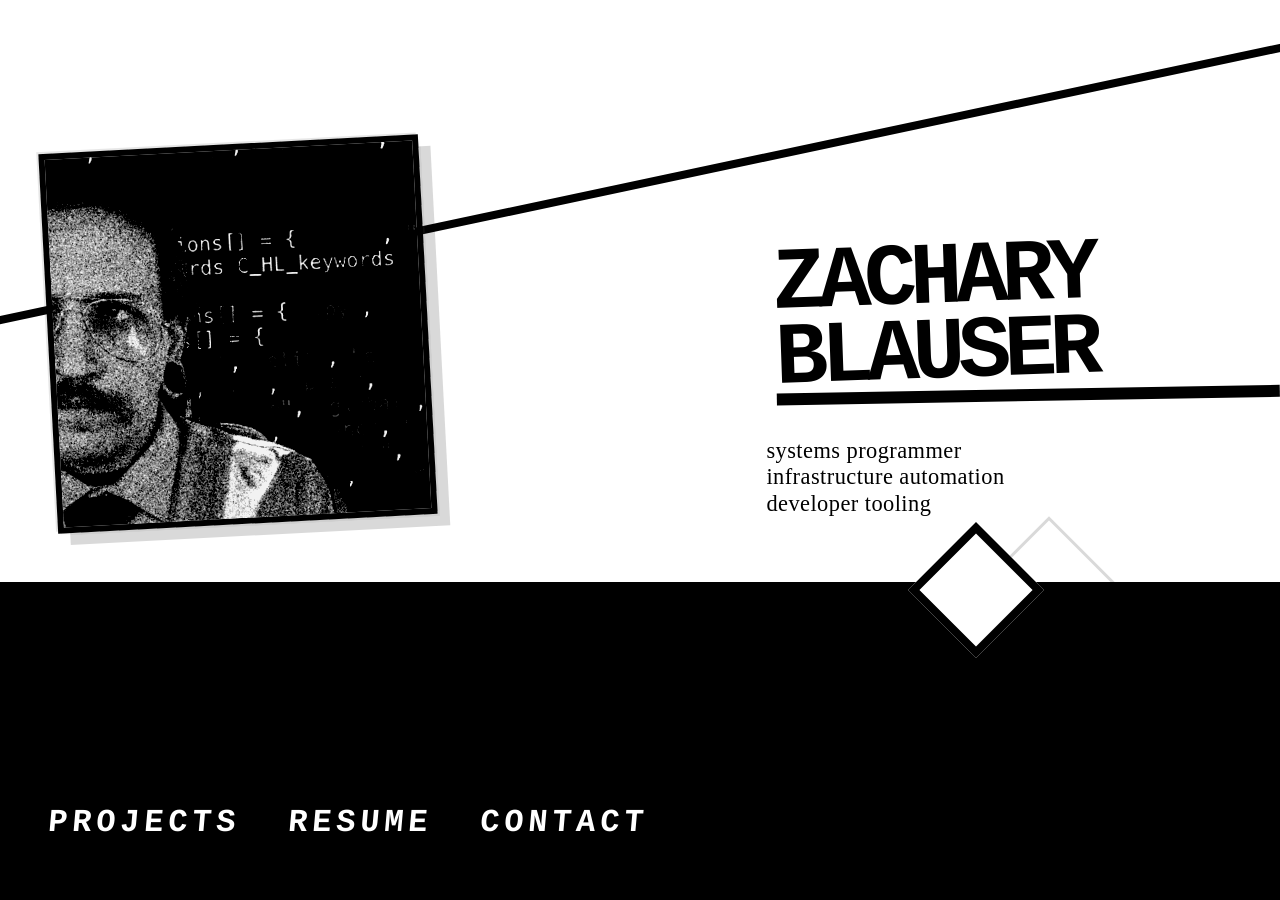
==== index.html @ addcf704 "v0.0.1 init commit" ====
<!DOCTYPE html>
<html lang="en">
<head>
	<meta charset="UTF-8">
	<meta name="viewport" content="width=device-width, initial-scale=1.0">
	<title>Zachary Blauser</title>
	<link rel="stylesheet" href="style.css">
</head>
<body>
	<div class="container">
		<!-- IMAGE PLACEHOLDER: 400x400px square, black and white preferred -->
		<!-- Place your image in /assets/profile.jpg or profile.png -->
		<div class="image-block">
			<img src="assets/profile.jpg" alt="Zachary Blauser">
		</div>

		<div class="text-block">
			<h1>ZACHARY BLAUSER</h1>
			<p class="subtitle">Systems programmer<br>Infrastructure automation<br>Developer tooling</p>
		</div>

		<nav class="nav-block">
			<a href="projects.html">PROJECTS</a>
			<a href="resume.html">RESUME</a>
			<a href="mailto:zacharymblauser@gmail.com">CONTACT</a>
		</nav>
	</div>
</body>
</html>
---- style.css ----
/* ========================================
   GLOBAL STYLES
   ======================================== */

* {
	margin: 0;
	padding: 0;
	box-sizing: border-box;
}

body {
	background: #ffffff;
	color: #000000;
	font-family: 'Courier New', monospace;
	line-height: 1.6;
	overflow-x: hidden;
}

/* ========================================
   HOMEPAGE STYLES
   ======================================== */

.container {
	min-height: 100vh;
	display: grid;
	grid-template-columns: 1.2fr 0.8fr;
	grid-template-rows: auto 1fr;
	gap: 0;
	padding: 3rem;
	position: relative;
}

/* Diagonal slash across the page */
.container::before {
	content: '';
	position: absolute;
	top: 20%;
	left: -10%;
	width: 120%;
	height: 8px;
	background: #000000;
	transform: rotate(-12deg);
	z-index: 0;
}

/* Pulsing geometric shape - trippy background element */
.container::after {
	content: '';
	position: absolute;
	bottom: 15%;
	right: 10%;
	width: 200px;
	height: 200px;
	border: 3px solid rgba(0, 0, 0, 0.15);
	transform: rotate(45deg);
	animation: pulse 8s ease-in-out infinite;
	z-index: 0;
}

@keyframes pulse {
	0%, 100% { transform: rotate(45deg) scale(1); opacity: 0.15; }
	50% { transform: rotate(45deg) scale(1.1); opacity: 0.25; }
}

/* IMAGE BLOCK - Tilted with RGB split */
.image-block {
	grid-column: 1;
	grid-row: 1 / 3;
	display: flex;
	align-items: flex-start;
	justify-content: flex-start;
	padding-right: 2rem;
	padding-top: 6rem;
	position: relative;
	z-index: 1;
}

.image-block img {
	width: 380px;
	height: 380px;
	object-fit: cover;
	border: 6px solid #000000;
	filter: grayscale(100%) contrast(1.4) brightness(0.95);
	image-rendering: crisp-edges;
	transform: rotate(-3deg);
	box-shadow: 
		12px 12px 0 rgba(0, 0, 0, 0.15),
		-2px -2px 0 rgba(255, 0, 0, 0.1),
		2px 2px 0 rgba(0, 255, 255, 0.1);
	position: relative;
}

/* TEXT BLOCK - Overlapping, aggressive scale */
.text-block {
	grid-column: 2;
	grid-row: 1;
	display: flex;
	flex-direction: column;
	justify-content: flex-start;
	align-items: flex-start;
	padding-top: 12rem;
	padding-left: 1rem;
	position: relative;
	z-index: 2;
}

/* Name with echo/shadow effect */
h1 {
	font-size: 5.5rem;
	font-weight: 900;
	letter-spacing: -0.08em;
	line-height: 0.85;
	text-transform: uppercase;
	margin-bottom: 3rem;
	position: relative;
	transform: rotate(-2deg);
}

/* Heavy underline slash */
h1::after {
	content: '';
	position: absolute;
	bottom: -12px;
	left: 0;
	width: 110%;
	height: 12px;
	background: #000000;
	transform: rotate(1deg);
}

.subtitle {
	font-size: 1.4rem;
	font-weight: 400;
	line-height: 1.2;
	text-transform: lowercase;
	font-family: 'Georgia', serif;
	letter-spacing: 0.02em;
	transform: translateX(-8px);
}

/* NAV BLOCK - Inverted section with glitch hover */
.nav-block {
	grid-column: 1 / 3;
	grid-row: 2;
	display: flex;
	flex-direction: row;
	justify-content: flex-start;
	align-items: flex-end;
	gap: 3rem;
	padding: 3rem;
	background: #000000;
	color: #ffffff;
	margin-top: 4rem;
	margin-left: -3rem;
	margin-right: -3rem;
	margin-bottom: -3rem;
	position: relative;
	z-index: 3;
}

.nav-block a {
	font-size: 2rem;
	font-weight: 900;
	text-decoration: none;
	color: #ffffff;
	text-transform: uppercase;
	letter-spacing: 0.15em;
	border-bottom: 4px solid transparent;
	transition: all 0.15s;
	transform: skewX(-5deg);
	position: relative;
}

/* Glitch effect on hover */
.nav-block a:hover {
	border-bottom: 4px solid #ffffff;
	transform: skewX(-5deg) translateY(-4px);
	animation: glitch 0.3s;
}

@keyframes glitch {
	0% { transform: skewX(-5deg) translateY(-4px); }
	25% { transform: skewX(-5deg) translateY(-4px) translateX(2px); }
	50% { transform: skewX(-5deg) translateY(-4px) translateX(-2px); }
	75% { transform: skewX(-5deg) translateY(-4px) translateX(1px); }
	100% { transform: skewX(-5deg) translateY(-4px); }
}

/* Geometric accent */
.nav-block::before {
	content: '';
	position: absolute;
	top: -40px;
	right: 20%;
	width: 80px;
	height: 80px;
	border: 8px solid #000000;
	background: #ffffff;
	transform: rotate(45deg);
}

/* ========================================
   RESUME PAGE STYLES
   ======================================== */

.resume-page {
	padding: 2rem 4rem;
	font-family: 'Georgia', serif;
}

/* Top navigation for resume/projects pages */
.top-nav {
	display: flex;
	gap: 2rem;
	justify-content: flex-start;
	padding: 1.5rem 0 2rem 0;
	border-bottom: 3px solid #000000;
	margin-bottom: 3rem;
}

/* Top navigation for resume/projects pages */
.top-nav a {
	font-family: 'Courier New', monospace;
	font-size: 1rem;
	font-weight: 900;
	text-decoration: none;
	color: #000000;
	text-transform: uppercase;
	letter-spacing: 0.12em;
	border-bottom: 3px solid transparent;
	transition: border-bottom 0.2s ease;
	display: inline-block;
}

.top-nav a:hover {
	border-bottom: 3px solid #000000;
}

.top-nav a:hover {
	animation: shake 0.3s ease;
}

/* Shake animation for nav hover */
@keyframes shake {
	0%, 100% { transform: translateX(0) rotate(0); }
	25% { transform: translateX(-3px) rotate(-1deg); }
	50% { transform: translateX(3px) rotate(1deg); }
	75% { transform: translateX(-2px) rotate(-0.5deg); }
}

/* Resume container */
.resume-container {
	max-width: 900px;
	margin: 0 auto;
	padding: 0 2rem;
}

/* Download section */
.download-section {
	text-align: left;
	margin-bottom: 3rem;
}

.download-btn {
	display: inline-block;
	font-family: 'Courier New', monospace;
	font-size: 1rem;
	font-weight: 900;
	text-decoration: none;
	color: #000000;
	background: transparent;
	padding: 0;
	text-transform: uppercase;
	letter-spacing: 0.12em;
	border: none;
	border-bottom: 3px solid transparent;
	transition: border-bottom 0.2s ease;
}

.download-btn:hover {
	border-bottom: 3px solid #000000;
}

.download-btn:hover {
	animation: pulse-scale 0.3s ease;
}

/* Pulse scale animation for download button */
@keyframes pulse-scale {
	0%, 100% { transform: scale(1); }
	50% { transform: scale(1.05); }
}

/* Resume header */
.resume-header {
	text-align: center;
	margin-bottom: 3rem;
	padding-bottom: 2rem;
	border-bottom: 4px solid #000000;
}

.resume-header h1 {
	font-family: 'Courier New', monospace;
	font-size: 3rem;
	font-weight: 900;
	letter-spacing: -0.05em;
	text-transform: uppercase;
	margin-bottom: 1rem;
	transform: none;
}

.resume-header h1::after {
	display: none;
}

.contact-info, .links {
	display: flex;
	justify-content: center;
	gap: 1.5rem;
	flex-wrap: wrap;
	font-size: 0.9rem;
	margin-top: 0.5rem;
}

.contact-info span, .links span {
	font-family: 'Courier New', monospace;
}

/* Resume sections */
.resume-section {
	margin-bottom: 2.5rem;
}

.resume-section h2 {
	font-family: 'Courier New', monospace;
	font-size: 1.3rem;
	font-weight: 900;
	text-transform: uppercase;
	letter-spacing: 0.05em;
	margin-bottom: 1rem;
	padding-bottom: 0.5rem;
	border-bottom: 3px solid #000000;
}

.resume-section p {
	margin-bottom: 1rem;
	text-align: justify;
}

/* Skills grid */
.skills-grid {
	display: grid;
	grid-template-columns: 1fr;
	gap: 0.5rem;
}

.skills-grid div {
	line-height: 1.8;
}

/* Job entries */
.job, .education, .project {
	margin-bottom: 2rem;
}

.job-header, .edu-header {
	display: flex;
	justify-content: space-between;
	align-items: baseline;
	margin-bottom: 0.25rem;
}

.job-header h3, .edu-header h3 {
	font-family: 'Courier New', monospace;
	font-size: 1.1rem;
	font-weight: 700;
}

.location {
	font-family: 'Courier New', monospace;
	font-size: 0.9rem;
	font-style: italic;
}

.job-title, .edu-details {
	display: flex;
	justify-content: space-between;
	font-style: italic;
	margin-bottom: 0.5rem;
	font-size: 0.95rem;
}

.date {
	font-family: 'Courier New', monospace;
	font-size: 0.9rem;
}

.job ul, .resume-section ul {
	margin-left: 1.5rem;
	margin-top: 0.5rem;
}

.job li, .resume-section li {
	margin-bottom: 0.5rem;
}

/* Project entries */
.project h3 {
	font-family: 'Courier New', monospace;
	font-size: 1rem;
	font-weight: 700;
	margin-bottom: 0.25rem;
}

.project p {
	margin-bottom: 0.5rem;
}

.github-link {
	font-style: italic;
	margin-top: 1rem;
}

/* ========================================
   PROJECTS PAGE STYLES
   ======================================== */

.projects-page {
	padding: 2rem 4rem;
	font-family: 'Georgia', serif;
}

/* Projects container */
.projects-container {
	max-width: 1000px;
	margin: 0 auto;
	padding: 0 2rem;
}

/* Projects header */
.projects-header {
	text-align: center;
	margin-bottom: 4rem;
	padding-bottom: 2rem;
	border-bottom: 4px solid #000000;
}

.projects-header h1 {
	font-family: 'Courier New', monospace;
	font-size: 3rem;
	font-weight: 900;
	letter-spacing: -0.05em;
	text-transform: uppercase;
	transform: none;
}

/* Individual project section */
.project-detail {
	margin-bottom: 5rem;
	padding-bottom: 3rem;
	border-bottom: 2px solid #000000;
}

.project-detail:last-of-type {
	border-bottom: none;
}

.project-content h2 {
	font-family: 'Courier New', monospace;
	font-size: 2.5rem;
	font-weight: 900;
	text-transform: uppercase;
	letter-spacing: -0.03em;
	margin-bottom: 0.5rem;
}

.project-subtitle {
	font-family: 'Courier New', monospace;
	font-size: 1.1rem;
	font-style: italic;
	margin-bottom: 2rem;
	color: #333333;
}

/* Project image */
.project-image {
	margin: 2rem 0;
	text-align: center;
}

.project-image img {
	max-width: 100%;
	height: auto;
	border: 3px solid #000000;
	box-shadow: 8px 8px 0 rgba(0, 0, 0, 0.1);
}

/* Project description */
.project-description {
	margin-bottom: 2rem;
}

.project-description p {
	margin-bottom: 1rem;
	line-height: 1.8;
}

.project-description ul {
	margin-left: 2rem;
	margin-top: 0.5rem;
	margin-bottom: 1rem;
}

.project-description li {
	margin-bottom: 0.5rem;
	line-height: 1.6;
}

.project-description code {
	font-family: 'Courier New', monospace;
	background: #f0f0f0;
	padding: 0.2rem 0.4rem;
	border: 1px solid #000000;
}

.tech-stack {
	font-family: 'Courier New', monospace;
	font-size: 0.95rem;
	margin-top: 1.5rem;
}

/* Project link */
.project-link {
	display: inline-block;
	font-family: 'Courier New', monospace;
	font-size: 1rem;
	font-weight: 900;
	text-decoration: none;
	color: #000000;
	text-transform: uppercase;
	letter-spacing: 0.12em;
	border-bottom: 3px solid #000000;
	padding-bottom: 0.25rem;
	transition: all 0.2s;
}

.project-link:hover {
	transform: translateX(5px);
	border-bottom: 3px solid transparent;
}

/* More projects section */
.more-projects {
	text-align: center;
	margin-top: 4rem;
	padding-top: 2rem;
	border-top: 2px solid #000000;
	font-style: italic;
}

.more-projects a {
	font-family: 'Courier New', monospace;
	color: #000000;
	text-decoration: underline;
	font-weight: 700;
}

.more-projects a:hover {
	text-decoration: none;
}

/* Projects page responsive */
@media (max-width: 768px) {
	.projects-page {
		padding: 1rem 1.5rem;
	}
	
	.projects-container {
		padding: 0 1rem;
	}

	.projects-header h1 {
		font-size: 2rem;
	}

	.project-content h2 {
		font-size: 1.8rem;
	}

	.project-image img {
		box-shadow: 4px 4px 0 rgba(0, 0, 0, 0.1);
	}
}

/* ========================================
   RESPONSIVE DESIGN
   ======================================== */

/* Homepage responsive */
@media (max-width: 768px) {
	.container {
		grid-template-columns: 1fr;
		grid-template-rows: auto auto auto;
		padding: 2rem;
	}

	.container::before,
	.container::after {
		display: none;
	}

	.image-block {
		grid-column: 1;
		grid-row: 1;
		padding-right: 0;
		padding-top: 0;
		justify-content: center;
		margin-bottom: 2rem;
	}

	.image-block img {
		width: 280px;
		height: 280px;
		transform: rotate(-2deg);
	}

	.text-block {
		grid-column: 1;
		grid-row: 2;
		padding-left: 0;
		padding-top: 0;
		align-items: center;
	}

	h1 {
		font-size: 3rem;
		text-align: center;
	}

	.subtitle {
		text-align: center;
		transform: none;
	}

	.nav-block {
		grid-column: 1;
		grid-row: 3;
		flex-direction: column;
		gap: 1.5rem;
		align-items: center;
		margin-left: -2rem;
		margin-right: -2rem;
	}

	.nav-block::before {
		display: none;
	}
}

/* Resume page responsive */
@media (max-width: 768px) {
	.resume-page {
		padding: 1rem 1.5rem;
	}
	
	.resume-container {
		padding: 0 1rem;
	}

	.resume-header h1 {
		font-size: 2rem;
	}

	.contact-info, .links {
		flex-direction: column;
		gap: 0.5rem;
	}

	.job-header, .edu-header, .job-title, .edu-details {
		flex-direction: column;
		gap: 0.25rem;
	}
}
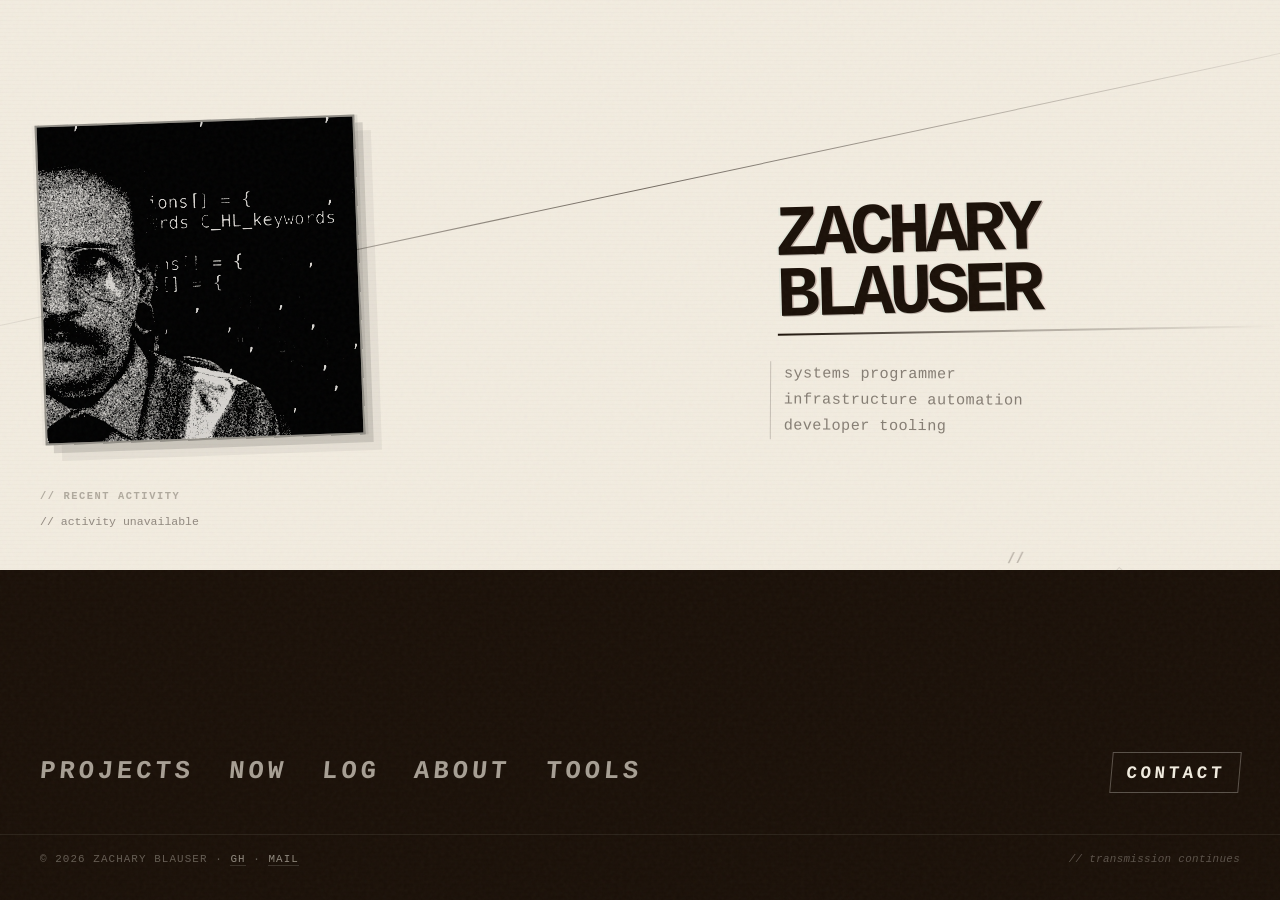
==== commit 7d9406b4: "v0.0.2 less static, more feed" ====
--- a/index.html
+++ b/index.html
@@ -8,22 +8,60 @@
 </head>
 <body>
 	<div class="container">
-		<!-- IMAGE PLACEHOLDER: 400x400px square, black and white preferred -->
-		<!-- Place your image in /assets/profile.jpg or profile.png -->
 		<div class="image-block">
 			<img src="assets/profile.jpg" alt="Zachary Blauser">
 		</div>
 
 		<div class="text-block">
 			<h1>ZACHARY BLAUSER</h1>
-			<p class="subtitle">Systems programmer<br>Infrastructure automation<br>Developer tooling</p>
+			<p class="subtitle">systems programmer<br>infrastructure automation<br>developer tooling</p>
+		</div>
+
+		<div class="activity-feed">
+			<h3>// recent activity</h3>
+			<ul class="activity-list" id="activity-list">
+				<li class="activity-loading">fetching commits...</li>
+			</ul>
 		</div>
 
 		<nav class="nav-block">
 			<a href="projects.html">PROJECTS</a>
-			<a href="resume.html">RESUME</a>
-			<a href="mailto:zacharymblauser@gmail.com">CONTACT</a>
+			<a href="now.html">NOW</a>
+			<a href="log.html">LOG</a>
+			<a href="about.html">ABOUT</a>
+			<a href="uses.html">TOOLS</a>
+			<a href="mailto:zacharymblauser@gmail.com" class="contact-cta">CONTACT</a>
 		</nav>
 	</div>
+
+	<script src="gh.js"></script>
+	<script src="site.js"></script>
+	<script>
+		async function renderActivity() {
+			const list = document.getElementById('activity-list');
+			const { events, error } = await GH.fetchEvents();
+
+			if (error && events.length === 0) {
+				list.innerHTML = '<li class="activity-item"><span class="message">// activity unavailable</span></li>';
+				return;
+			}
+			if (events.length === 0) {
+				list.innerHTML = '<li class="activity-item"><span class="message">// no recent activity</span></li>';
+				return;
+			}
+
+			const top = events.slice(0, 7);
+			list.innerHTML = top.map(item => `
+				<li class="activity-item">
+					<span class="repo">${GH.escapeHtml(item.repo)}</span>
+					<span class="message">${GH.escapeHtml(GH.truncate(item.message, 55))}</span>
+					<span class="time">${GH.timeAgo(item.time)}</span>
+				</li>
+			`).join('');
+		}
+
+		renderActivity();
+		Site.injectNav({ variant: 'home' }); Site.injectFooter({ variant: 'home', sig: '// transmission continues' });
+	</script>
 </body>
 </html>
--- a/style.css
+++ b/style.css
@@ -1,5 +1,6 @@
 /* ========================================
-   GLOBAL STYLES
+   ZACHARY BLAUSER — STYLE
+   Burroughs bones. Aged paper. Static nervous system.
    ======================================== */
 
 * {
@@ -8,61 +9,116 @@
 	box-sizing: border-box;
 }
 
+:root {
+	--ink: #1a1008;
+	--paper: #f2ece0;
+	--ink-90: rgba(26, 16, 8, 0.9);
+	--ink-70: rgba(26, 16, 8, 0.7);
+	--ink-50: rgba(26, 16, 8, 0.5);
+	--ink-35: rgba(26, 16, 8, 0.35);
+	--ink-20: rgba(26, 16, 8, 0.2);
+	--ink-10: rgba(26, 16, 8, 0.1);
+}
+
 body {
-	background: #ffffff;
-	color: #000000;
+	background: var(--paper);
+	color: var(--ink);
 	font-family: 'Courier New', monospace;
 	line-height: 1.6;
 	overflow-x: hidden;
 }
 
+/* Noise texture — aged paper */
+body::before {
+	content: '';
+	position: fixed;
+	inset: 0;
+	background-image: url("data:image/svg+xml,%3Csvg viewBox='0 0 256 256' xmlns='http://www.w3.org/2000/svg'%3E%3Cfilter id='noise'%3E%3CfeTurbulence type='fractalNoise' baseFrequency='0.85' numOctaves='4' stitchTiles='stitch'/%3E%3C/filter%3E%3Crect width='100%25' height='100%25' filter='url(%23noise)' opacity='0.035'/%3E%3C/svg%3E");
+	pointer-events: none;
+	z-index: 100;
+}
+
+/* Scanline — very subtle */
+body::after {
+	content: '';
+	position: fixed;
+	inset: 0;
+	background: repeating-linear-gradient(
+		0deg,
+		transparent,
+		transparent 3px,
+		rgba(26, 16, 8, 0.012) 3px,
+		rgba(26, 16, 8, 0.012) 4px
+	);
+	pointer-events: none;
+	z-index: 99;
+}
+
 /* ========================================
-   HOMEPAGE STYLES
+   PAGE FADE-IN — subtle entrance
+   ======================================== */
+
+@keyframes page-fade {
+	from { opacity: 0; transform: translateY(4px); }
+	to { opacity: 1; transform: translateY(0); }
+}
+
+body > * {
+	animation: page-fade 0.6s ease-out;
+}
+
+/* ========================================
+   HOMEPAGE
    ======================================== */
 
 .container {
 	min-height: 100vh;
 	display: grid;
 	grid-template-columns: 1.2fr 0.8fr;
-	grid-template-rows: auto 1fr;
+	grid-template-rows: auto auto 1fr auto;
 	gap: 0;
-	padding: 3rem;
+	padding: 2.5rem;
 	position: relative;
 }
 
-/* Diagonal slash across the page */
+/* Signal line */
 .container::before {
 	content: '';
 	position: absolute;
-	top: 20%;
+	top: 21%;
 	left: -10%;
 	width: 120%;
-	height: 8px;
-	background: #000000;
+	height: 1px;
+	background: linear-gradient(
+		90deg,
+		transparent,
+		rgba(26, 16, 8, 0.25),
+		rgba(26, 16, 8, 0.6),
+		rgba(26, 16, 8, 0.25),
+		transparent
+	);
 	transform: rotate(-12deg);
 	z-index: 0;
-}
-
-/* Pulsing geometric shape - trippy background element */
+	animation: signal-pulse 6s ease-in-out infinite;
+}
+
+@keyframes signal-pulse {
+	0%, 100% { opacity: 0.4; }
+	50% { opacity: 1; }
+}
+
 .container::after {
 	content: '';
 	position: absolute;
-	bottom: 15%;
-	right: 10%;
-	width: 200px;
-	height: 200px;
-	border: 3px solid rgba(0, 0, 0, 0.15);
-	transform: rotate(45deg);
-	animation: pulse 8s ease-in-out infinite;
+	bottom: 22%;
+	right: 8%;
+	width: 110px;
+	height: 110px;
+	border: 1px solid rgba(26, 16, 8, 0.1);
+	transform: rotate(43deg);
 	z-index: 0;
 }
 
-@keyframes pulse {
-	0%, 100% { transform: rotate(45deg) scale(1); opacity: 0.15; }
-	50% { transform: rotate(45deg) scale(1.1); opacity: 0.25; }
-}
-
-/* IMAGE BLOCK - Tilted with RGB split */
 .image-block {
 	grid-column: 1;
 	grid-row: 1 / 3;
@@ -70,27 +126,43 @@
 	align-items: flex-start;
 	justify-content: flex-start;
 	padding-right: 2rem;
-	padding-top: 6rem;
+	padding-top: 5rem;
 	position: relative;
 	z-index: 1;
 }
 
 .image-block img {
-	width: 380px;
-	height: 380px;
+	width: 320px;
+	height: 320px;
 	object-fit: cover;
-	border: 6px solid #000000;
-	filter: grayscale(100%) contrast(1.4) brightness(0.95);
+	border: 2px solid rgba(26, 16, 8, 0.4);
+	filter: grayscale(100%) contrast(1.7) brightness(0.82) sepia(0.08);
 	image-rendering: crisp-edges;
-	transform: rotate(-3deg);
-	box-shadow: 
-		12px 12px 0 rgba(0, 0, 0, 0.15),
-		-2px -2px 0 rgba(255, 0, 0, 0.1),
-		2px 2px 0 rgba(0, 255, 255, 0.1);
+	transform: rotate(-2deg);
+	box-shadow:
+		8px 8px 0 rgba(26, 16, 8, 0.12),
+		16px 16px 0 rgba(26, 16, 8, 0.05),
+		3px 0 0 rgba(180, 20, 20, 0.07),
+		-3px 0 0 rgba(0, 180, 180, 0.05);
 	position: relative;
-}
-
-/* TEXT BLOCK - Overlapping, aggressive scale */
+	animation: img-flicker 18s step-end infinite;
+}
+
+@keyframes img-flicker {
+	0%, 91%, 93%, 96%, 100% {
+		filter: grayscale(100%) contrast(1.7) brightness(0.82) sepia(0.08);
+		transform: rotate(-2deg);
+	}
+	92% {
+		filter: grayscale(100%) contrast(2.2) brightness(0.5);
+		transform: rotate(-2deg) translateX(2px);
+	}
+	94% {
+		filter: grayscale(90%) contrast(1.5) brightness(0.9) sepia(0.15);
+		transform: rotate(-2.3deg) translateX(-1px);
+	}
+}
+
 .text-block {
 	grid-column: 2;
 	grid-row: 1;
@@ -98,586 +170,1326 @@
 	flex-direction: column;
 	justify-content: flex-start;
 	align-items: flex-start;
-	padding-top: 12rem;
+	padding-top: 10rem;
 	padding-left: 1rem;
 	position: relative;
 	z-index: 2;
 }
 
-/* Name with echo/shadow effect */
 h1 {
-	font-size: 5.5rem;
+	font-size: 4.5rem;
 	font-weight: 900;
 	letter-spacing: -0.08em;
 	line-height: 0.85;
 	text-transform: uppercase;
-	margin-bottom: 3rem;
+	margin-bottom: 2.5rem;
 	position: relative;
-	transform: rotate(-2deg);
-}
-
-/* Heavy underline slash */
+	transform: rotate(-1.5deg);
+	color: var(--ink);
+	text-shadow:
+		1px 1px 0 rgba(26, 16, 8, 0.25),
+		2px 0 rgba(180, 20, 20, 0.08),
+		-2px 0 rgba(0, 160, 160, 0.06);
+}
+
 h1::after {
 	content: '';
 	position: absolute;
-	bottom: -12px;
+	bottom: -10px;
 	left: 0;
-	width: 110%;
-	height: 12px;
-	background: #000000;
-	transform: rotate(1deg);
+	width: 108%;
+	height: 2px;
+	background: linear-gradient(90deg, var(--ink), rgba(26, 16, 8, 0.3), transparent);
+	transform: rotate(0.5deg);
 }
 
 .subtitle {
-	font-size: 1.4rem;
+	font-size: 0.95rem;
 	font-weight: 400;
-	line-height: 1.2;
+	line-height: 1.7;
 	text-transform: lowercase;
-	font-family: 'Georgia', serif;
-	letter-spacing: 0.02em;
-	transform: translateX(-8px);
-}
-
-/* NAV BLOCK - Inverted section with glitch hover */
+	font-family: 'Courier New', monospace;
+	letter-spacing: 0.03em;
+	transform: translateX(-6px) rotate(0.3deg);
+	color: var(--ink-50);
+	border-left: 1px solid var(--ink-20);
+	padding-left: 0.8rem;
+}
+
+/* ACTIVITY FEED */
+.activity-feed {
+	grid-column: 1 / 3;
+	grid-row: 2;
+	padding: 1.5rem 0 0 0;
+	position: relative;
+	z-index: 2;
+	margin-top: 1.5rem;
+}
+
+.activity-feed h3 {
+	font-family: 'Courier New', monospace;
+	font-size: 0.65rem;
+	font-weight: 700;
+	text-transform: uppercase;
+	letter-spacing: 0.15em;
+	color: rgba(26, 16, 8, 0.3);
+	margin-bottom: 0.6rem;
+}
+
+.activity-list {
+	list-style: none;
+	display: flex;
+	flex-direction: column;
+	gap: 0.25rem;
+}
+
+.activity-item {
+	font-family: 'Courier New', monospace;
+	font-size: 0.72rem;
+	color: rgba(26, 16, 8, 0.45);
+	display: flex;
+	gap: 0.8rem;
+	align-items: baseline;
+	line-height: 1.4;
+	opacity: 0;
+	animation: fade-in-up 0.5s ease-out forwards;
+}
+
+.activity-item:nth-child(1) { animation-delay: 0.05s; }
+.activity-item:nth-child(2) { animation-delay: 0.10s; }
+.activity-item:nth-child(3) { animation-delay: 0.15s; }
+.activity-item:nth-child(4) { animation-delay: 0.20s; }
+.activity-item:nth-child(5) { animation-delay: 0.25s; }
+.activity-item:nth-child(6) { animation-delay: 0.30s; }
+.activity-item:nth-child(7) { animation-delay: 0.35s; }
+
+@keyframes fade-in-up {
+	from { opacity: 0; transform: translateY(3px); }
+	to { opacity: 1; transform: translateY(0); }
+}
+
+.activity-item .repo {
+	color: rgba(26, 16, 8, 0.65);
+	font-weight: 700;
+	min-width: 80px;
+}
+
+.activity-item .message {
+	flex: 1;
+	overflow: hidden;
+	text-overflow: ellipsis;
+	white-space: nowrap;
+}
+
+.activity-item .time {
+	color: rgba(26, 16, 8, 0.25);
+	white-space: nowrap;
+	font-size: 0.65rem;
+}
+
+.activity-loading {
+	font-family: 'Courier New', monospace;
+	font-size: 0.72rem;
+	color: rgba(26, 16, 8, 0.25);
+	animation: blink 1.2s step-end infinite;
+}
+
+/* NAV BLOCK (homepage) */
 .nav-block {
 	grid-column: 1 / 3;
-	grid-row: 2;
+	grid-row: 3;
 	display: flex;
 	flex-direction: row;
 	justify-content: flex-start;
 	align-items: flex-end;
-	gap: 3rem;
-	padding: 3rem;
-	background: #000000;
-	color: #ffffff;
-	margin-top: 4rem;
-	margin-left: -3rem;
-	margin-right: -3rem;
-	margin-bottom: -3rem;
+	gap: 2.2rem;
+	padding: 2.5rem;
+	background: var(--ink);
+	color: var(--paper);
+	margin-top: 2.5rem;
+	margin-left: -2.5rem;
+	margin-right: -2.5rem;
 	position: relative;
 	z-index: 3;
+	flex-wrap: wrap;
+}
+
+.nav-block::before {
+	content: '//';
+	position: absolute;
+	top: -22px;
+	right: 20%;
+	font-family: 'Courier New', monospace;
+	font-size: 0.9rem;
+	font-weight: 900;
+	color: rgba(26, 16, 8, 0.25);
+	transform: rotate(-2deg);
 }
 
 .nav-block a {
-	font-size: 2rem;
+	font-size: 1.6rem;
 	font-weight: 900;
 	text-decoration: none;
-	color: #ffffff;
+	color: rgba(242, 236, 224, 0.65);
 	text-transform: uppercase;
 	letter-spacing: 0.15em;
-	border-bottom: 4px solid transparent;
+	border-bottom: 1px solid transparent;
 	transition: all 0.15s;
 	transform: skewX(-5deg);
 	position: relative;
 }
 
-/* Glitch effect on hover */
+.nav-block a.contact-cta {
+	margin-left: auto;
+	color: var(--paper);
+	border: 1px solid rgba(242, 236, 224, 0.3);
+	padding: 0.35rem 0.9rem;
+	font-size: 1.1rem;
+	letter-spacing: 0.2em;
+}
+
+.nav-block a.contact-cta:hover {
+	background: var(--paper);
+	color: var(--ink);
+	border-color: var(--paper);
+	transform: skewX(-5deg) translateY(-2px);
+	text-shadow: none;
+	animation: none;
+}
+
 .nav-block a:hover {
-	border-bottom: 4px solid #ffffff;
+	color: var(--paper);
+	border-bottom: 1px solid rgba(242, 236, 224, 0.4);
 	transform: skewX(-5deg) translateY(-4px);
-	animation: glitch 0.3s;
-}
-
-@keyframes glitch {
+	text-shadow:
+		2px 0 rgba(180, 20, 20, 0.25),
+		-2px 0 rgba(0, 160, 160, 0.2);
+	animation: channel-glitch 0.35s;
+}
+
+@keyframes channel-glitch {
 	0% { transform: skewX(-5deg) translateY(-4px); }
-	25% { transform: skewX(-5deg) translateY(-4px) translateX(2px); }
-	50% { transform: skewX(-5deg) translateY(-4px) translateX(-2px); }
-	75% { transform: skewX(-5deg) translateY(-4px) translateX(1px); }
+	20% { transform: skewX(-5deg) translateY(-4px) translateX(3px) scaleY(1.01); }
+	40% { transform: skewX(-5deg) translateY(-4px) translateX(-2px) scaleY(0.99); }
+	70% { transform: skewX(-5deg) translateY(-4px) translateX(1px); }
 	100% { transform: skewX(-5deg) translateY(-4px); }
 }
 
-/* Geometric accent */
-.nav-block::before {
-	content: '';
-	position: absolute;
-	top: -40px;
-	right: 20%;
-	width: 80px;
-	height: 80px;
-	border: 8px solid #000000;
-	background: #ffffff;
-	transform: rotate(45deg);
-}
-
 /* ========================================
-   RESUME PAGE STYLES
+   SHARED INNER PAGE STYLES
+   ======================================== */
+
+.top-nav {
+	display: flex;
+	gap: 1.8rem;
+	justify-content: flex-start;
+	align-items: center;
+	padding: 1.2rem 0 1.5rem 0;
+	border-bottom: 1px solid rgba(26, 16, 8, 0.15);
+	margin-bottom: 2.5rem;
+	flex-wrap: wrap;
+}
+
+.top-nav a {
+	font-family: 'Courier New', monospace;
+	font-size: 0.82rem;
+	font-weight: 900;
+	text-decoration: none;
+	color: rgba(26, 16, 8, 0.45);
+	text-transform: uppercase;
+	letter-spacing: 0.12em;
+	transition: all 0.15s;
+}
+
+.top-nav a:hover {
+	color: var(--ink);
+	text-shadow: 1px 0 rgba(180,20,20,0.15), -1px 0 rgba(0,160,160,0.1);
+}
+
+.top-nav a.nav-current {
+	color: var(--ink);
+	border-bottom: 1px solid var(--ink);
+	padding-bottom: 0.1rem;
+}
+
+.top-nav a.contact-cta {
+	margin-left: auto;
+	border: 1px solid rgba(26, 16, 8, 0.3);
+	padding: 0.3rem 0.7rem;
+	color: var(--ink);
+}
+
+.top-nav a.contact-cta:hover {
+	background: var(--ink);
+	color: var(--paper);
+	text-shadow: none;
+}
+
+/* ========================================
+   RESUME PAGE
    ======================================== */
 
 .resume-page {
 	padding: 2rem 4rem;
 	font-family: 'Georgia', serif;
-}
-
-/* Top navigation for resume/projects pages */
-.top-nav {
-	display: flex;
-	gap: 2rem;
-	justify-content: flex-start;
-	padding: 1.5rem 0 2rem 0;
-	border-bottom: 3px solid #000000;
+	background: var(--paper);
+	min-height: 100vh;
+}
+
+.resume-container { max-width: 860px; margin: 0 auto; padding: 0 2rem; }
+
+.resume-embed-wrap {
+	margin-top: 1.5rem;
+	border: 1px solid rgba(26,16,8,0.15);
+	box-shadow: 6px 6px 0 rgba(26,16,8,0.07);
+}
+
+.resume-embed-wrap iframe {
+	width: 100%;
+	height: 85vh;
+	border: none;
+	display: block;
+}
+
+.resume-actions {
+	display: flex;
+	gap: 1.5rem;
+	align-items: center;
+	margin-bottom: 1.5rem;
+}
+
+/* ========================================
+   INNER PAGES — NOW / LOG / USES / ABOUT / PROJECTS
+   ======================================== */
+
+.inner-page {
+	padding: 2rem 4rem;
+	background: var(--paper);
+	min-height: 100vh;
+}
+
+.inner-container {
+	max-width: 680px;
+	margin: 0 auto;
+	padding: 0 2rem;
+}
+
+/* Projects gets a wider container */
+.projects-page {
+	font-family: 'Georgia', serif;
+}
+
+.projects-container { max-width: 860px; margin: 0 auto; padding: 2rem 2rem 0 2rem; }
+
+/* Unified inner page header */
+.projects-header,
+.inner-header {
+	margin-bottom: 2.5rem;
+	padding-bottom: 1.2rem;
+	border-bottom: 2px solid var(--ink);
+	display: flex;
+	justify-content: space-between;
+	align-items: baseline;
+}
+
+.projects-header h1,
+.inner-header h1 {
+	font-family: 'Courier New', monospace;
+	font-size: 2rem;
+	font-weight: 900;
+	letter-spacing: -0.05em;
+	text-transform: uppercase;
+	transform: none;
+	margin-bottom: 0;
+	text-shadow: 1px 1px 0 rgba(26,16,8,0.2), 2px 0 rgba(180,20,20,0.06), -2px 0 rgba(0,160,160,0.05);
+}
+
+.projects-header h1::after,
+.inner-header h1::after { display: none; }
+
+.projects-header .header-sub,
+.inner-header .header-sub {
+	font-family: 'Courier New', monospace;
+	font-size: 0.72rem;
+	color: rgba(26,16,8,0.3);
+	text-transform: uppercase;
+	letter-spacing: 0.1em;
+}
+
+/* PROJECT CARD */
+.project-card {
 	margin-bottom: 3rem;
-}
-
-/* Top navigation for resume/projects pages */
-.top-nav a {
-	font-family: 'Courier New', monospace;
-	font-size: 1rem;
+	padding-bottom: 2.5rem;
+	border-bottom: 1px solid rgba(26, 16, 8, 0.12);
+}
+
+.project-card:last-of-type { border-bottom: none; }
+
+.card-header {
+	display: flex;
+	justify-content: space-between;
+	align-items: baseline;
+	margin-bottom: 0.3rem;
+}
+
+.card-title {
+	font-family: 'Courier New', monospace;
+	font-size: 1.6rem;
+	font-weight: 900;
+	text-transform: uppercase;
+	letter-spacing: -0.03em;
+	text-shadow: 1px 1px 0 rgba(26,16,8,0.15);
+}
+
+.version-badge {
+	font-family: 'Courier New', monospace;
+	font-size: 0.68rem;
+	color: rgba(26, 16, 8, 0.35);
+	letter-spacing: 0.05em;
+	border: 1px solid rgba(26,16,8,0.15);
+	padding: 0.1rem 0.4rem;
+}
+
+.card-subtitle {
+	font-family: 'Courier New', monospace;
+	font-size: 0.8rem;
+	font-style: italic;
+	color: rgba(26, 16, 8, 0.38);
+	margin-bottom: 1rem;
+	border-left: 1px solid rgba(26,16,8,0.15);
+	padding-left: 0.6rem;
+}
+
+.card-description {
+	font-family: 'Georgia', serif;
+	font-size: 0.95rem;
+	line-height: 1.7;
+	color: rgba(26, 16, 8, 0.78);
+	margin-bottom: 1rem;
+	max-width: 680px;
+}
+
+.card-screenshots {
+	display: grid;
+	grid-template-columns: repeat(auto-fit, minmax(240px, 1fr));
+	gap: 0.8rem;
+	margin: 1rem 0;
+}
+
+.card-screenshots img {
+	width: 100%;
+	height: auto;
+	border: 1px solid rgba(26,16,8,0.2);
+	box-shadow: 4px 4px 0 rgba(26,16,8,0.08), 8px 8px 0 rgba(26,16,8,0.04);
+	filter: grayscale(15%) sepia(0.08) contrast(1.05);
+	transition: all 0.35s;
+	display: block;
+}
+
+.card-screenshots img:hover {
+	filter: grayscale(0%) sepia(0) contrast(1);
+	box-shadow: 6px 6px 0 rgba(26,16,8,0.12);
+	transform: translateY(-2px);
+}
+
+.card-footer {
+	display: flex;
+	align-items: center;
+	gap: 0.9rem;
+	flex-wrap: wrap;
+	margin-top: 1rem;
+}
+
+.card-link {
+	font-family: 'Courier New', monospace;
+	font-size: 0.8rem;
 	font-weight: 900;
 	text-decoration: none;
-	color: #000000;
-	text-transform: uppercase;
-	letter-spacing: 0.12em;
-	border-bottom: 3px solid transparent;
-	transition: border-bottom 0.2s ease;
+	color: var(--ink);
+	text-transform: uppercase;
+	letter-spacing: 0.1em;
+	border-bottom: 1px solid rgba(26,16,8,0.4);
+	padding-bottom: 0.15rem;
+	transition: all 0.15s;
+}
+
+.card-link:hover {
+	transform: translateX(4px);
+	border-bottom-color: transparent;
+	text-shadow: 1px 0 rgba(180,20,20,0.2), -1px 0 rgba(0,160,160,0.15);
+}
+
+.card-link.demo {
+	background: var(--ink);
+	color: var(--paper);
+	border-bottom: none;
+	padding: 0.22rem 0.6rem;
+}
+
+.card-link.demo:hover {
+	transform: translateX(4px);
+	text-shadow: none;
+	opacity: 0.85;
+}
+
+/* GitHub-style language bar + dots */
+.lang-bar {
+	display: flex;
+	width: 100%;
+	max-width: 680px;
+	height: 6px;
+	border-radius: 3px;
+	overflow: hidden;
+	margin: 0.2rem 0 0.6rem 0;
+	border: 1px solid rgba(26,16,8,0.1);
+	background: rgba(26,16,8,0.04);
+}
+
+.lang-bar-segment {
+	height: 100%;
+	opacity: 0;
+	animation: lang-fill 0.5s ease-out forwards;
+}
+
+@keyframes lang-fill {
+	from { opacity: 0; transform: scaleX(0.4); }
+	to { opacity: 1; transform: scaleX(1); }
+}
+
+.lang-group {
+	display: flex;
+	align-items: center;
+	gap: 0.7rem;
+	flex-wrap: wrap;
+	font-family: 'Courier New', monospace;
+	font-size: 0.72rem;
+	color: rgba(26, 16, 8, 0.55);
+}
+
+.lang-item {
+	display: inline-flex;
+	align-items: center;
+	gap: 0.35rem;
+}
+
+.lang-dot {
 	display: inline-block;
-}
-
-.top-nav a:hover {
-	border-bottom: 3px solid #000000;
-}
-
-.top-nav a:hover {
-	animation: shake 0.3s ease;
-}
-
-/* Shake animation for nav hover */
-@keyframes shake {
-	0%, 100% { transform: translateX(0) rotate(0); }
-	25% { transform: translateX(-3px) rotate(-1deg); }
-	50% { transform: translateX(3px) rotate(1deg); }
-	75% { transform: translateX(-2px) rotate(-0.5deg); }
-}
-
-/* Resume container */
-.resume-container {
-	max-width: 900px;
+	width: 10px;
+	height: 10px;
+	border-radius: 50%;
+	border: 1px solid rgba(26, 16, 8, 0.18);
+}
+
+.lang-pct {
+	color: rgba(26, 16, 8, 0.4);
+	font-size: 0.68rem;
+}
+
+.lang-loading {
+	font-family: 'Courier New', monospace;
+	font-size: 0.72rem;
+	color: rgba(26, 16, 8, 0.25);
+	animation: blink 1.2s step-end infinite;
+}
+
+.more-projects {
+	text-align: center;
+	margin-top: 2.5rem;
+	padding-top: 2rem;
+	border-top: 1px solid rgba(26,16,8,0.1);
+	font-style: italic;
+	color: rgba(26, 16, 8, 0.35);
+	font-family: 'Courier New', monospace;
+	font-size: 0.82rem;
+}
+
+.more-projects a { color: var(--ink); text-decoration: underline; font-weight: 700; }
+
+/* ========================================
+   SHARED UTILS
+   ======================================== */
+
+@keyframes blink {
+	0%, 100% { opacity: 1; }
+	50% { opacity: 0; }
+}
+
+/* ========================================
+   FIELDOPT IMAGE GRID
+   ======================================== */
+
+.fieldopt-grid,
+.hako-grid {
+	display: grid;
+	grid-template-columns: 1fr 1fr;
+	gap: 0.8rem;
+	margin: 1rem 0;
+	align-items: stretch;
+}
+
+.fieldopt-vertical,
+.hako-vertical {
+	width: 100%;
+	height: 100%;
+	object-fit: cover;
+	object-position: center;
+	border: 1px solid rgba(26,16,8,0.2);
+	box-shadow: 4px 4px 0 rgba(26,16,8,0.08);
+	filter: grayscale(15%) sepia(0.08) contrast(1.05);
+	transition: all 0.35s;
+	display: block;
+}
+
+.fieldopt-stack,
+.hako-stack {
+	display: flex;
+	flex-direction: column;
+	gap: 0.8rem;
+}
+
+.fieldopt-stack img,
+.hako-stack img {
+	width: 100%;
+	flex: 1;
+	object-fit: cover;
+	object-position: top left;
+	border: 1px solid rgba(26,16,8,0.2);
+	box-shadow: 4px 4px 0 rgba(26,16,8,0.08);
+	filter: grayscale(15%) sepia(0.08) contrast(1.05);
+	transition: all 0.35s;
+	display: block;
+}
+
+.fieldopt-vertical:hover,
+.hako-vertical:hover,
+.fieldopt-stack img:hover,
+.hako-stack img:hover {
+	filter: grayscale(0%) sepia(0) contrast(1);
+	transform: translateY(-2px);
+}
+
+/* ========================================
+   NOW PAGE
+   ======================================== */
+
+.now-section {
+	margin-bottom: 2.2rem;
+}
+
+.now-section h2,
+.uses-section h2 {
+	font-family: 'Courier New', monospace;
+	font-size: 0.75rem;
+	font-weight: 700;
+	text-transform: uppercase;
+	letter-spacing: 0.15em;
+	color: rgba(26,16,8,0.35);
+	margin-bottom: 1rem;
+	padding-bottom: 0.4rem;
+	border-bottom: 1px solid rgba(26,16,8,0.1);
+}
+
+.now-item {
+	margin-bottom: 1.3rem;
+}
+
+.now-label {
+	display: block;
+	font-family: 'Courier New', monospace;
+	font-size: 0.92rem;
+	font-weight: 900;
+	text-transform: uppercase;
+	letter-spacing: 0.05em;
+	margin-bottom: 0.3rem;
+	text-shadow: 1px 1px 0 rgba(26,16,8,0.15);
+}
+
+.now-item p {
+	font-family: 'Georgia', serif;
+	font-size: 0.9rem;
+	line-height: 1.7;
+	color: rgba(26,16,8,0.72);
+	margin-bottom: 0.4rem;
+}
+
+.now-link {
+	font-family: 'Courier New', monospace;
+	font-size: 0.75rem;
+	font-weight: 700;
+	text-decoration: none;
+	color: rgba(26,16,8,0.45);
+	border-bottom: 1px solid rgba(26,16,8,0.2);
+	transition: all 0.15s;
+	text-transform: lowercase;
+}
+
+.now-link:hover {
+	color: var(--ink);
+	text-shadow: 1px 0 rgba(180,20,20,0.15), -1px 0 rgba(0,160,160,0.1);
+	border-bottom-color: var(--ink);
+}
+
+.now-updated {
+	font-family: 'Courier New', monospace;
+	font-size: 0.68rem;
+	color: rgba(26,16,8,0.25);
+	margin-top: 2.5rem;
+	padding-top: 1.5rem;
+	border-top: 1px solid rgba(26,16,8,0.08);
+}
+
+/* TRANSMISSIONS — one-liner notes widget */
+.transmissions {
+	margin-top: 0.6rem;
+	padding: 1.1rem 1.3rem;
+	border: 1px solid rgba(26,16,8,0.18);
+	background: rgba(26,16,8,0.02);
+	position: relative;
+	box-shadow: 5px 5px 0 rgba(26,16,8,0.05);
+}
+
+.transmissions::before {
+	content: '';
+	position: absolute;
+	top: -1px;
+	left: 20px;
+	right: 20px;
+	height: 1px;
+	background: repeating-linear-gradient(
+		90deg,
+		rgba(26,16,8,0.3) 0,
+		rgba(26,16,8,0.3) 4px,
+		transparent 4px,
+		transparent 8px
+	);
+}
+
+.transmission-item {
+	padding: 0.6rem 0;
+	border-bottom: 1px dashed rgba(26,16,8,0.1);
+	font-family: 'Courier New', monospace;
+	font-size: 0.82rem;
+	color: rgba(26,16,8,0.78);
+	line-height: 1.55;
+	display: flex;
+	gap: 0.9rem;
+	align-items: baseline;
+	opacity: 0;
+	animation: fade-in-up 0.5s ease-out forwards;
+}
+
+.transmission-item:nth-child(1) { animation-delay: 0.05s; }
+.transmission-item:nth-child(2) { animation-delay: 0.10s; }
+.transmission-item:nth-child(3) { animation-delay: 0.15s; }
+.transmission-item:nth-child(4) { animation-delay: 0.20s; }
+.transmission-item:nth-child(5) { animation-delay: 0.25s; }
+
+.transmission-item:last-child { border-bottom: none; }
+
+.transmission-date {
+	font-size: 0.65rem;
+	color: rgba(26,16,8,0.35);
+	white-space: nowrap;
+	min-width: 60px;
+	letter-spacing: 0.05em;
+	text-transform: uppercase;
+}
+
+.transmission-text {
+	flex: 1;
+}
+
+/* LISTENING — YouTube */
+.listening-playlist {
+	border: 1px solid rgba(26,16,8,0.2);
+	box-shadow: 5px 5px 0 rgba(26,16,8,0.06);
+	margin-top: 0.6rem;
+	margin-bottom: 0.6rem;
+	position: relative;
+	filter: grayscale(25%) contrast(0.97);
+	transition: filter 0.4s;
+}
+
+.listening-playlist:hover {
+	filter: grayscale(0%) contrast(1);
+}
+
+.listening-playlist iframe {
+	width: 100%;
+	aspect-ratio: 16 / 9;
+	display: block;
+	border: none;
+}
+
+/* PRESENCE icon grid */
+.presence-grid {
+	display: grid;
+	grid-template-columns: repeat(auto-fit, minmax(150px, 1fr));
+	gap: 0.65rem;
+	margin-top: 0.5rem;
+}
+
+.presence-item {
+	display: flex;
+	align-items: center;
+	gap: 0.7rem;
+	padding: 0.65rem 0.85rem;
+	border: 1px solid rgba(26,16,8,0.15);
+	text-decoration: none;
+	color: rgba(26,16,8,0.75);
+	transition: all 0.2s;
+	background: rgba(26,16,8,0.015);
+}
+
+.presence-item:hover {
+	background: var(--ink);
+	color: var(--paper);
+	transform: translateX(3px);
+	border-color: var(--ink);
+}
+
+.presence-item:hover .presence-icon {
+	color: var(--paper);
+}
+
+.presence-icon {
+	width: 18px;
+	height: 18px;
+	flex-shrink: 0;
+	color: rgba(26,16,8,0.65);
+	transition: color 0.2s;
+}
+
+.presence-label {
+	font-family: 'Courier New', monospace;
+	font-size: 0.78rem;
+	font-weight: 700;
+	text-transform: lowercase;
+	letter-spacing: 0.05em;
+}
+
+/* ========================================
+   LOG PAGE
+   ======================================== */
+
+.log-loading,
+.log-empty {
+	font-family: 'Courier New', monospace;
+	font-size: 0.82rem;
+	color: rgba(26,16,8,0.3);
+	animation: blink 1.2s step-end infinite;
+}
+
+.log-day {
+	margin-bottom: 2.2rem;
+}
+
+.log-date {
+	font-family: 'Courier New', monospace;
+	font-size: 0.68rem;
+	font-weight: 700;
+	text-transform: uppercase;
+	letter-spacing: 0.15em;
+	color: rgba(26,16,8,0.3);
+	margin-bottom: 0.8rem;
+	padding-bottom: 0.4rem;
+	border-bottom: 1px solid rgba(26,16,8,0.08);
+}
+
+.log-entry {
+	margin-bottom: 1rem;
+	padding-left: 0.8rem;
+	border-left: 1px solid rgba(26,16,8,0.12);
+	transition: border-color 0.2s, padding-left 0.2s;
+}
+
+.log-entry:hover {
+	border-left-color: var(--ink);
+	padding-left: 1rem;
+}
+
+.log-entry-header {
+	display: flex;
+	gap: 0.7rem;
+	align-items: baseline;
+	margin-bottom: 0.2rem;
+	flex-wrap: wrap;
+}
+
+.log-repo {
+	font-family: 'Courier New', monospace;
+	font-size: 0.75rem;
+	font-weight: 900;
+	text-decoration: none;
+	color: rgba(26,16,8,0.6);
+	text-transform: uppercase;
+	letter-spacing: 0.05em;
+	transition: color 0.15s;
+}
+
+.log-repo:hover { color: var(--ink); }
+
+.log-source {
+	font-family: 'Courier New', monospace;
+	font-size: 0.62rem;
+	text-transform: uppercase;
+	letter-spacing: 0.1em;
+	color: rgba(26,16,8,0.4);
+	border: 1px solid rgba(26,16,8,0.15);
+	padding: 0.05rem 0.35rem;
+}
+
+.log-source.src-gh { background: rgba(26,16,8,0.03); }
+.log-source.src-rust { background: rgba(183, 65, 14, 0.08); color: rgba(183, 65, 14, 0.9); border-color: rgba(183, 65, 14, 0.2); }
+.log-source.src-dev { background: rgba(26,16,8,0.06); }
+
+.log-sha {
+	font-family: 'Courier New', monospace;
+	font-size: 0.68rem;
+	text-decoration: none;
+	color: rgba(26,16,8,0.25);
+	transition: color 0.15s;
+}
+
+.log-sha:hover { color: rgba(26,16,8,0.6); }
+
+.log-message {
+	font-family: 'Courier New', monospace;
+	font-size: 0.85rem;
+	color: rgba(26,16,8,0.75);
+	line-height: 1.5;
+}
+
+.log-message a {
+	color: rgba(26,16,8,0.9);
+	text-decoration: none;
+	border-bottom: 1px solid rgba(26,16,8,0.25);
+}
+
+.log-message a:hover { border-bottom-color: var(--ink); color: var(--ink); }
+
+.log-body {
+	font-family: 'Georgia', serif;
+	font-size: 0.8rem;
+	color: rgba(26,16,8,0.45);
+	line-height: 1.6;
+	margin-top: 0.3rem;
+	white-space: pre-wrap;
+}
+
+/* ========================================
+   USES PAGE
+   ======================================== */
+
+.uses-intro {
+	font-family: 'Georgia', serif;
+	font-size: 0.95rem;
+	line-height: 1.8;
+	color: rgba(26,16,8,0.75);
+	margin-bottom: 2.5rem;
+	padding-bottom: 1.8rem;
+	border-bottom: 1px solid rgba(26,16,8,0.1);
+	max-width: 620px;
+}
+
+.uses-intro p {
+	margin-bottom: 0.9rem;
+}
+
+.uses-intro p:last-child {
+	margin-bottom: 0;
+}
+
+.uses-section {
+	margin-bottom: 2rem;
+}
+
+/* Compact two-col uses */
+.uses-compact {
+	display: grid;
+	grid-template-columns: 1fr 1fr;
+	gap: 0.3rem 1.5rem;
+}
+
+.uses-compact .uses-item {
+	display: flex;
+	gap: 0.6rem;
+	align-items: baseline;
+	margin-bottom: 0;
+	padding: 0.2rem 0;
+	grid-template-columns: none;
+}
+
+.uses-item {
+	display: grid;
+	grid-template-columns: 130px 1fr;
+	gap: 1rem;
+	margin-bottom: 0.55rem;
+	align-items: baseline;
+}
+
+.uses-label {
+	font-family: 'Courier New', monospace;
+	font-size: 0.82rem;
+	font-weight: 900;
+	color: var(--ink);
+	text-shadow: 1px 1px 0 rgba(26,16,8,0.08);
+	white-space: nowrap;
+}
+
+.uses-desc {
+	font-family: 'Georgia', serif;
+	font-size: 0.88rem;
+	color: rgba(26,16,8,0.65);
+	line-height: 1.55;
+}
+
+.uses-compact .uses-desc {
+	font-size: 0.82rem;
+	color: rgba(26,16,8,0.55);
+}
+
+.uses-block-text {
+	font-family: 'Georgia', serif;
+	font-size: 0.9rem;
+	line-height: 1.75;
+	color: rgba(26,16,8,0.72);
+	max-width: 620px;
+}
+
+.uses-block-text p { margin-bottom: 0.8rem; }
+.uses-block-text p:last-child { margin-bottom: 0; }
+
+/* ========================================
+   ABOUT PAGE
+   ======================================== */
+
+.about-body p {
+	font-family: 'Georgia', serif;
+	font-size: 0.98rem;
+	line-height: 1.85;
+	color: rgba(26,16,8,0.78);
+	margin-bottom: 1.3rem;
+	max-width: 620px;
+}
+
+.about-body a {
+	color: var(--ink);
+	font-weight: 700;
+	text-decoration: underline;
+	transition: opacity 0.15s;
+}
+
+.about-body a:hover { opacity: 0.6; }
+
+.about-links {
+	margin-top: 2rem;
+	padding-top: 1.5rem;
+	border-top: 1px solid rgba(26,16,8,0.12);
+	display: flex;
+	flex-direction: column;
+	gap: 0.5rem;
+}
+
+.about-links a {
+	font-family: 'Courier New', monospace;
+	font-size: 0.82rem;
+	font-weight: 700;
+	text-decoration: none;
+	color: rgba(26,16,8,0.45);
+	border-bottom: 1px solid rgba(26,16,8,0.15);
+	padding-bottom: 0.1rem;
+	display: inline-block;
+	transition: all 0.15s;
+	width: fit-content;
+}
+
+.about-links a:hover {
+	color: var(--ink);
+	text-shadow: 1px 0 rgba(180,20,20,0.15), -1px 0 rgba(0,160,160,0.1);
+}
+
+/* ========================================
+   TOOLS PAGE — node graph
+   ======================================== */
+
+.tools-page .tools-container {
+	max-width: 1100px;
 	margin: 0 auto;
 	padding: 0 2rem;
 }
 
-/* Download section */
-.download-section {
-	text-align: left;
-	margin-bottom: 3rem;
-}
-
-.download-btn {
-	display: inline-block;
-	font-family: 'Courier New', monospace;
-	font-size: 1rem;
-	font-weight: 900;
-	text-decoration: none;
-	color: #000000;
-	background: transparent;
-	padding: 0;
-	text-transform: uppercase;
-	letter-spacing: 0.12em;
-	border: none;
-	border-bottom: 3px solid transparent;
-	transition: border-bottom 0.2s ease;
-}
-
-.download-btn:hover {
-	border-bottom: 3px solid #000000;
-}
-
-.download-btn:hover {
-	animation: pulse-scale 0.3s ease;
-}
-
-/* Pulse scale animation for download button */
-@keyframes pulse-scale {
-	0%, 100% { transform: scale(1); }
-	50% { transform: scale(1.05); }
-}
-
-/* Resume header */
-.resume-header {
-	text-align: center;
-	margin-bottom: 3rem;
-	padding-bottom: 2rem;
-	border-bottom: 4px solid #000000;
-}
-
-.resume-header h1 {
-	font-family: 'Courier New', monospace;
-	font-size: 3rem;
-	font-weight: 900;
-	letter-spacing: -0.05em;
-	text-transform: uppercase;
-	margin-bottom: 1rem;
-	transform: none;
-}
-
-.resume-header h1::after {
-	display: none;
-}
-
-.contact-info, .links {
-	display: flex;
-	justify-content: center;
-	gap: 1.5rem;
-	flex-wrap: wrap;
-	font-size: 0.9rem;
-	margin-top: 0.5rem;
-}
-
-.contact-info span, .links span {
-	font-family: 'Courier New', monospace;
-}
-
-/* Resume sections */
-.resume-section {
-	margin-bottom: 2.5rem;
-}
-
-.resume-section h2 {
-	font-family: 'Courier New', monospace;
-	font-size: 1.3rem;
-	font-weight: 900;
-	text-transform: uppercase;
-	letter-spacing: 0.05em;
-	margin-bottom: 1rem;
-	padding-bottom: 0.5rem;
-	border-bottom: 3px solid #000000;
-}
-
-.resume-section p {
-	margin-bottom: 1rem;
-	text-align: justify;
-}
-
-/* Skills grid */
-.skills-grid {
-	display: grid;
-	grid-template-columns: 1fr;
-	gap: 0.5rem;
-}
-
-.skills-grid div {
-	line-height: 1.8;
-}
-
-/* Job entries */
-.job, .education, .project {
-	margin-bottom: 2rem;
-}
-
-.job-header, .edu-header {
+.tools-page .uses-intro {
+	max-width: 680px;
+}
+
+.tools-graph-wrap {
+	margin: 2rem 0 1rem 0;
+	padding: 1rem 1.2rem 1.4rem 1.2rem;
+	border: 1px solid rgba(26,16,8,0.18);
+	background: rgba(26,16,8,0.015);
+	box-shadow: 5px 5px 0 rgba(26,16,8,0.05);
+	position: relative;
+}
+
+.tools-graph-wrap::before {
+	content: '';
+	position: absolute;
+	top: -1px; left: 20px; right: 20px;
+	height: 1px;
+	background: repeating-linear-gradient(
+		90deg,
+		rgba(26,16,8,0.3) 0,
+		rgba(26,16,8,0.3) 4px,
+		transparent 4px,
+		transparent 8px
+	);
+}
+
+.tools-graph-header {
 	display: flex;
 	justify-content: space-between;
 	align-items: baseline;
-	margin-bottom: 0.25rem;
-}
-
-.job-header h3, .edu-header h3 {
-	font-family: 'Courier New', monospace;
-	font-size: 1.1rem;
-	font-weight: 700;
-}
-
-.location {
-	font-family: 'Courier New', monospace;
-	font-size: 0.9rem;
+	flex-wrap: wrap;
+	gap: 0.8rem;
+	margin-bottom: 0.6rem;
+	padding-bottom: 0.5rem;
+	border-bottom: 1px solid rgba(26,16,8,0.08);
+}
+
+.tools-graph-label {
+	font-family: 'Courier New', monospace;
+	font-size: 0.7rem;
+	text-transform: uppercase;
+	letter-spacing: 0.12em;
+	color: rgba(26,16,8,0.4);
+}
+
+.tools-graph-legend {
+	display: flex;
+	flex-wrap: wrap;
+	gap: 0.9rem;
+	align-items: center;
+}
+
+.tools-legend-item {
+	display: inline-flex;
+	align-items: center;
+	gap: 0.3rem;
+	font-family: 'Courier New', monospace;
+	font-size: 0.7rem;
+	color: rgba(26,16,8,0.55);
+	text-transform: lowercase;
+}
+
+.tools-legend-dot {
+	display: inline-block;
+	width: 9px;
+	height: 9px;
+	border-radius: 50%;
+	border: 1px solid rgba(26,16,8,0.2);
+}
+
+.tools-graph {
+	width: 100%;
+	display: block;
+	cursor: default;
+	touch-action: none;
+}
+
+.tools-graph .tg-node text {
+	user-select: none;
+}
+
+/* Zoom controls */
+.tools-graph-controls {
+	position: absolute;
+	top: 3.4rem;
+	right: 1rem;
+	display: flex;
+	flex-direction: column;
+	gap: 0.3rem;
+	z-index: 2;
+}
+
+.tg-btn {
+	width: 28px;
+	height: 28px;
+	border: 1px solid rgba(26,16,8,0.25);
+	background: rgba(242, 236, 224, 0.9);
+	color: rgba(26,16,8,0.6);
+	font-family: 'Courier New', monospace;
+	font-size: 0.95rem;
+	font-weight: 900;
+	cursor: pointer;
+	transition: all 0.15s;
+	display: flex;
+	align-items: center;
+	justify-content: center;
+	padding: 0;
+	line-height: 1;
+}
+
+.tg-btn:hover {
+	background: var(--ink);
+	color: var(--paper);
+	border-color: var(--ink);
+}
+
+.tg-btn:active {
+	transform: scale(0.95);
+}
+
+/* ========================================
+   FOOTER — shared
+   ======================================== */
+
+.site-footer {
+	max-width: 860px;
+	margin: 3.5rem auto 0 auto;
+	padding: 1.6rem 2rem 2rem 2rem;
+	border-top: 1px solid rgba(26,16,8,0.15);
+	font-family: 'Courier New', monospace;
+	font-size: 0.68rem;
+	color: rgba(26,16,8,0.4);
+	display: flex;
+	justify-content: space-between;
+	align-items: baseline;
+	flex-wrap: wrap;
+	gap: 0.7rem;
+	text-transform: uppercase;
+	letter-spacing: 0.1em;
+}
+
+.site-footer .footer-sig {
 	font-style: italic;
-}
-
-.job-title, .edu-details {
+	text-transform: none;
+	letter-spacing: 0.03em;
+	color: rgba(26,16,8,0.3);
+}
+
+.site-footer a {
+	color: rgba(26,16,8,0.55);
+	text-decoration: none;
+	border-bottom: 1px solid rgba(26,16,8,0.15);
+	transition: all 0.15s;
+}
+
+.site-footer a:hover {
+	color: var(--ink);
+	border-bottom-color: var(--ink);
+}
+
+/* Homepage footer — lives inside the dark nav zone */
+.home-footer {
+	grid-column: 1 / 3;
+	grid-row: 4;
+	background: var(--ink);
+	color: rgba(242, 236, 224, 0.35);
+	margin-left: -2.5rem;
+	margin-right: -2.5rem;
+	margin-bottom: -2.5rem;
+	padding: 1rem 2.5rem 2rem 2.5rem;
+	border-top: 1px solid rgba(242, 236, 224, 0.08);
+	font-family: 'Courier New', monospace;
+	font-size: 0.68rem;
 	display: flex;
 	justify-content: space-between;
+	align-items: baseline;
+	flex-wrap: wrap;
+	gap: 0.7rem;
+	text-transform: uppercase;
+	letter-spacing: 0.1em;
+}
+
+.home-footer .footer-sig {
 	font-style: italic;
-	margin-bottom: 0.5rem;
-	font-size: 0.95rem;
-}
-
-.date {
-	font-family: 'Courier New', monospace;
-	font-size: 0.9rem;
-}
-
-.job ul, .resume-section ul {
-	margin-left: 1.5rem;
-	margin-top: 0.5rem;
-}
-
-.job li, .resume-section li {
-	margin-bottom: 0.5rem;
-}
-
-/* Project entries */
-.project h3 {
-	font-family: 'Courier New', monospace;
-	font-size: 1rem;
-	font-weight: 700;
-	margin-bottom: 0.25rem;
-}
-
-.project p {
-	margin-bottom: 0.5rem;
-}
-
-.github-link {
-	font-style: italic;
-	margin-top: 1rem;
+	text-transform: none;
+	letter-spacing: 0.03em;
+	color: rgba(242, 236, 224, 0.3);
+}
+
+.home-footer a {
+	color: rgba(242, 236, 224, 0.55);
+	text-decoration: none;
+	border-bottom: 1px solid rgba(242, 236, 224, 0.15);
+	transition: all 0.15s;
+}
+
+.home-footer a:hover {
+	color: var(--paper);
+	border-bottom-color: var(--paper);
 }
 
 /* ========================================
-   PROJECTS PAGE STYLES
+   RESPONSIVE
    ======================================== */
 
-.projects-page {
-	padding: 2rem 4rem;
-	font-family: 'Georgia', serif;
-}
-
-/* Projects container */
-.projects-container {
-	max-width: 1000px;
-	margin: 0 auto;
-	padding: 0 2rem;
-}
-
-/* Projects header */
-.projects-header {
-	text-align: center;
-	margin-bottom: 4rem;
-	padding-bottom: 2rem;
-	border-bottom: 4px solid #000000;
-}
-
-.projects-header h1 {
-	font-family: 'Courier New', monospace;
-	font-size: 3rem;
-	font-weight: 900;
-	letter-spacing: -0.05em;
-	text-transform: uppercase;
-	transform: none;
-}
-
-/* Individual project section */
-.project-detail {
-	margin-bottom: 5rem;
-	padding-bottom: 3rem;
-	border-bottom: 2px solid #000000;
-}
-
-.project-detail:last-of-type {
-	border-bottom: none;
-}
-
-.project-content h2 {
-	font-family: 'Courier New', monospace;
-	font-size: 2.5rem;
-	font-weight: 900;
-	text-transform: uppercase;
-	letter-spacing: -0.03em;
-	margin-bottom: 0.5rem;
-}
-
-.project-subtitle {
-	font-family: 'Courier New', monospace;
-	font-size: 1.1rem;
-	font-style: italic;
-	margin-bottom: 2rem;
-	color: #333333;
-}
-
-/* Project image */
-.project-image {
-	margin: 2rem 0;
-	text-align: center;
-}
-
-.project-image img {
-	max-width: 100%;
-	height: auto;
-	border: 3px solid #000000;
-	box-shadow: 8px 8px 0 rgba(0, 0, 0, 0.1);
-}
-
-/* Project description */
-.project-description {
-	margin-bottom: 2rem;
-}
-
-.project-description p {
-	margin-bottom: 1rem;
-	line-height: 1.8;
-}
-
-.project-description ul {
-	margin-left: 2rem;
-	margin-top: 0.5rem;
-	margin-bottom: 1rem;
-}
-
-.project-description li {
-	margin-bottom: 0.5rem;
-	line-height: 1.6;
-}
-
-.project-description code {
-	font-family: 'Courier New', monospace;
-	background: #f0f0f0;
-	padding: 0.2rem 0.4rem;
-	border: 1px solid #000000;
-}
-
-.tech-stack {
-	font-family: 'Courier New', monospace;
-	font-size: 0.95rem;
-	margin-top: 1.5rem;
-}
-
-/* Project link */
-.project-link {
-	display: inline-block;
-	font-family: 'Courier New', monospace;
-	font-size: 1rem;
-	font-weight: 900;
-	text-decoration: none;
-	color: #000000;
-	text-transform: uppercase;
-	letter-spacing: 0.12em;
-	border-bottom: 3px solid #000000;
-	padding-bottom: 0.25rem;
-	transition: all 0.2s;
-}
-
-.project-link:hover {
-	transform: translateX(5px);
-	border-bottom: 3px solid transparent;
-}
-
-/* More projects section */
-.more-projects {
-	text-align: center;
-	margin-top: 4rem;
-	padding-top: 2rem;
-	border-top: 2px solid #000000;
-	font-style: italic;
-}
-
-.more-projects a {
-	font-family: 'Courier New', monospace;
-	color: #000000;
-	text-decoration: underline;
-	font-weight: 700;
-}
-
-.more-projects a:hover {
-	text-decoration: none;
-}
-
-/* Projects page responsive */
-@media (max-width: 768px) {
-	.projects-page {
-		padding: 1rem 1.5rem;
-	}
-	
-	.projects-container {
-		padding: 0 1rem;
-	}
-
-	.projects-header h1 {
-		font-size: 2rem;
-	}
-
-	.project-content h2 {
-		font-size: 1.8rem;
-	}
-
-	.project-image img {
-		box-shadow: 4px 4px 0 rgba(0, 0, 0, 0.1);
-	}
-}
-
-/* ========================================
-   RESPONSIVE DESIGN
-   ======================================== */
-
-/* Homepage responsive */
 @media (max-width: 768px) {
 	.container {
 		grid-template-columns: 1fr;
-		grid-template-rows: auto auto auto;
+		grid-template-rows: auto auto auto auto auto;
 		padding: 2rem;
 	}
 
-	.container::before,
-	.container::after {
-		display: none;
-	}
+	.container::before, .container::after { display: none; }
 
 	.image-block {
-		grid-column: 1;
-		grid-row: 1;
-		padding-right: 0;
-		padding-top: 0;
+		grid-column: 1; grid-row: 1;
+		padding-right: 0; padding-top: 0;
 		justify-content: center;
 		margin-bottom: 2rem;
 	}
 
-	.image-block img {
-		width: 280px;
-		height: 280px;
-		transform: rotate(-2deg);
-	}
+	.image-block img { width: 240px; height: 240px; }
 
 	.text-block {
-		grid-column: 1;
-		grid-row: 2;
-		padding-left: 0;
-		padding-top: 0;
+		grid-column: 1; grid-row: 2;
+		padding-left: 0; padding-top: 0;
 		align-items: center;
 	}
 
-	h1 {
-		font-size: 3rem;
-		text-align: center;
-	}
-
-	.subtitle {
-		text-align: center;
-		transform: none;
-	}
+	h1 { font-size: 2.6rem; text-align: center; }
+	.subtitle { text-align: center; transform: none; border-left: none; padding-left: 0; }
+
+	.activity-feed { grid-column: 1; grid-row: 3; }
 
 	.nav-block {
-		grid-column: 1;
-		grid-row: 3;
+		grid-column: 1; grid-row: 4;
 		flex-direction: column;
-		gap: 1.5rem;
+		gap: 1.2rem;
 		align-items: center;
 		margin-left: -2rem;
 		margin-right: -2rem;
 	}
 
-	.nav-block::before {
-		display: none;
+	.nav-block a.contact-cta { margin-left: 0; }
+	.nav-block::before { display: none; }
+
+	.home-footer {
+		grid-column: 1; grid-row: 5;
+		margin-left: -2rem;
+		margin-right: -2rem;
+		flex-direction: column;
+		align-items: flex-start;
 	}
-}
-
-/* Resume page responsive */
-@media (max-width: 768px) {
-	.resume-page {
-		padding: 1rem 1.5rem;
-	}
-	
-	.resume-container {
-		padding: 0 1rem;
-	}
-
-	.resume-header h1 {
-		font-size: 2rem;
-	}
-
-	.contact-info, .links {
-		flex-direction: column;
-		gap: 0.5rem;
-	}
-
-	.job-header, .edu-header, .job-title, .edu-details {
-		flex-direction: column;
-		gap: 0.25rem;
-	}
-}
+
+	.resume-page, .projects-page { padding: 1rem 1.5rem; }
+	.resume-container { padding: 0; }
+	.projects-container { padding: 1.5rem 0 0 0; }
+	.projects-header h1, .inner-header h1 { font-size: 1.6rem; }
+	.card-screenshots { grid-template-columns: 1fr; }
+	.card-header { flex-direction: column; gap: 0.3rem; }
+	.projects-header, .inner-header { flex-direction: column; gap: 0.4rem; align-items: flex-start; }
+	.fieldopt-grid, .hako-grid { grid-template-columns: 1fr; }
+	.fieldopt-vertical, .hako-vertical { height: auto; }
+	.inner-page { padding: 1rem 1.5rem; }
+	.inner-container { padding: 0; }
+	.uses-item { grid-template-columns: 1fr; gap: 0.2rem; }
+	.uses-compact { grid-template-columns: 1fr; }
+	.uses-compact .uses-item { padding: 0.15rem 0; }
+	.uses-label { font-size: 0.78rem; }
+	.top-nav a.contact-cta { margin-left: 0; }
+	.site-footer { flex-direction: column; align-items: flex-start; padding: 1.5rem 1.5rem; }
+	.resume-embed-wrap iframe { height: 70vh; }
+}
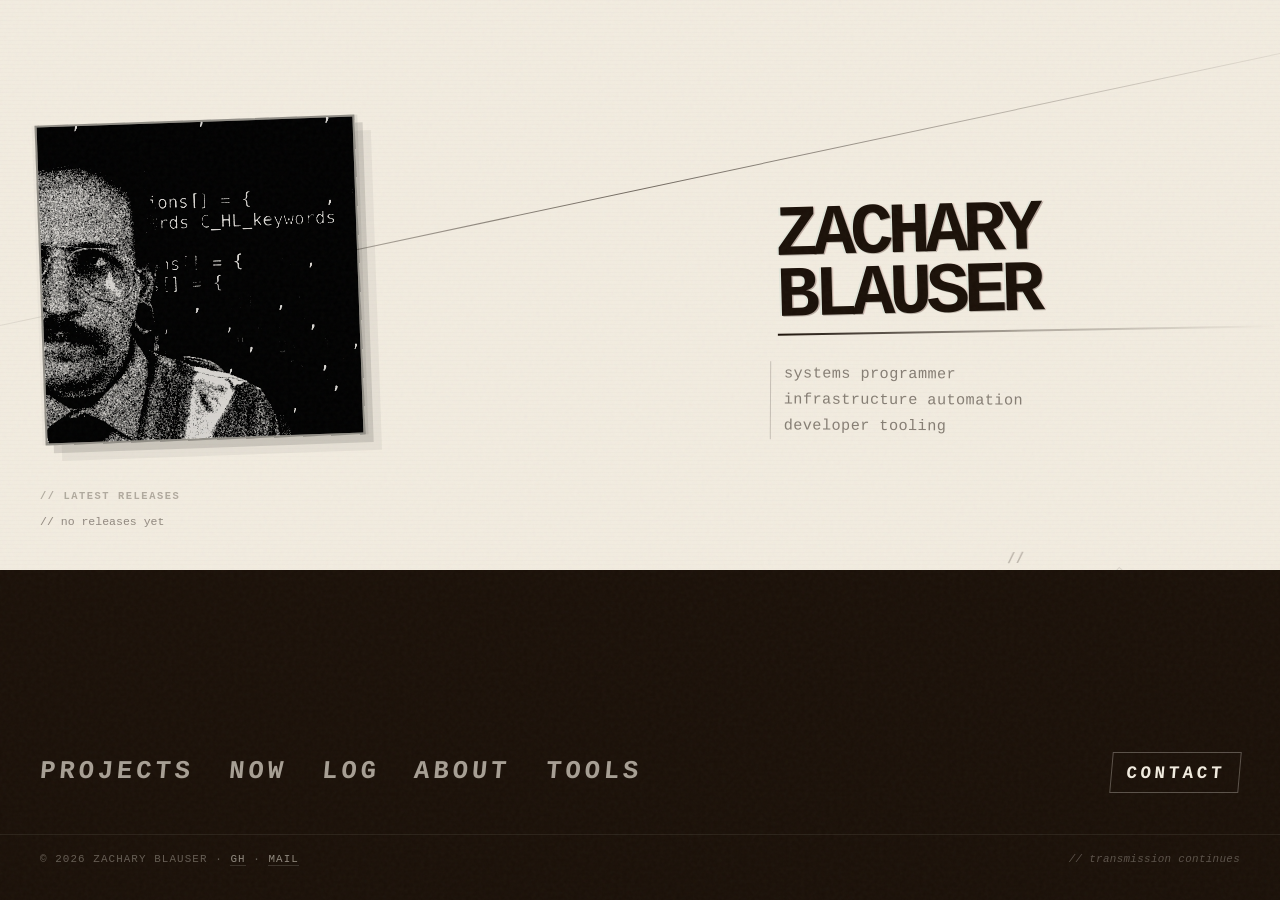
==== commit e5c7a841: "v0.0.3 more automatic fetching, rewrote about" ====
--- a/index.html
+++ b/index.html
@@ -18,7 +18,7 @@
 		</div>
 
 		<div class="activity-feed">
-			<h3>// recent activity</h3>
+			<h3>// latest releases</h3>
 			<ul class="activity-list" id="activity-list">
 				<li class="activity-loading">fetching commits...</li>
 			</ul>
@@ -39,23 +39,18 @@
 	<script>
 		async function renderActivity() {
 			const list = document.getElementById('activity-list');
-			const { events, error } = await GH.fetchEvents();
+			const { releases } = await GH.fetchReleases();
 
-			if (error && events.length === 0) {
-				list.innerHTML = '<li class="activity-item"><span class="message">// activity unavailable</span></li>';
-				return;
-			}
-			if (events.length === 0) {
-				list.innerHTML = '<li class="activity-item"><span class="message">// no recent activity</span></li>';
+			if (!releases || releases.length === 0) {
+				list.innerHTML = '<li class="activity-item"><span class="message">// no releases yet</span></li>';
 				return;
 			}
 
-			const top = events.slice(0, 7);
-			list.innerHTML = top.map(item => `
+			list.innerHTML = releases.map(r => `
 				<li class="activity-item">
-					<span class="repo">${GH.escapeHtml(item.repo)}</span>
-					<span class="message">${GH.escapeHtml(GH.truncate(item.message, 55))}</span>
-					<span class="time">${GH.timeAgo(item.time)}</span>
+					<span class="repo">${GH.escapeHtml(r.repo)}</span>
+					<span class="message"><a href="${r.url}" target="_blank" rel="noopener" style="color:inherit;text-decoration:none;border-bottom:1px solid rgba(26,16,8,0.2)">${GH.escapeHtml(r.tag)}</a></span>
+					<span class="time">${GH.timeAgo(r.time)}</span>
 				</li>
 			`).join('');
 		}
--- a/style.css
+++ b/style.css
@@ -7,6 +7,11 @@
 	margin: 0;
 	padding: 0;
 	box-sizing: border-box;
+}
+
+html {
+	overflow-x: hidden;
+	background: var(--paper);
 }
 
 :root {
@@ -1422,6 +1427,353 @@
 }
 
 /* ========================================
+   ORG CARDS & README EXPAND
+   ======================================== */
+
+.card-top {
+	display: flex;
+	align-items: flex-start;
+	justify-content: space-between;
+	gap: 1rem;
+	margin-bottom: 0;
+}
+
+.card-top-text {
+	flex: 1;
+	min-width: 0;
+}
+
+.card-org-label {
+	font-family: 'Courier New', monospace;
+	font-size: 0.65rem;
+	text-transform: uppercase;
+	letter-spacing: 0.12em;
+	color: rgba(26,16,8,0.35);
+	margin-bottom: 0.35rem;
+}
+
+.card-org-avatar-lg {
+	width: 52px;
+	height: 52px;
+	object-fit: cover;
+	# filter: grayscale(100%) contrast(1.1) sepia(0.05);
+	border: 1px solid rgba(26,16,8,0.15);
+	flex-shrink: 0;
+	margin-top: 0.1rem;
+}
+
+.card-title-wrap {
+	display: flex;
+	align-items: center;
+	gap: 0.5rem;
+}
+
+.card-title-icon {
+	width: 22px;
+	height: 22px;
+	object-fit: cover;
+	filter: grayscale(100%) contrast(1.2) sepia(0.05);
+	border: 1px solid rgba(26,16,8,0.15);
+	flex-shrink: 0;
+}
+
+.org-tools {
+	display: flex;
+	flex-direction: column;
+	gap: 0.7rem;
+	margin: 1rem 0;
+	padding: 1rem 1.2rem;
+	border: 1px solid rgba(26,16,8,0.1);
+	background: rgba(26,16,8,0.02);
+}
+
+.org-tool {
+	display: flex;
+	flex-direction: column;
+	gap: 0.25rem;
+}
+
+.org-tool-header {
+	display: flex;
+	align-items: center;
+	gap: 0.5rem;
+}
+
+.org-tool-icon {
+	width: 24px;
+	height: 24px;
+	object-fit: cover;
+	filter: grayscale(100%) contrast(1.2) sepia(0.05);
+	border: 1px solid rgba(26,16,8,0.15);
+	flex-shrink: 0;
+}
+
+.org-tool-name {
+	font-family: 'Courier New', monospace;
+	font-size: 0.88rem;
+	font-weight: 900;
+	color: var(--ink);
+}
+
+.org-tool-badge {
+	font-family: 'Courier New', monospace;
+	font-size: 0.65rem;
+	color: rgba(26,16,8,0.35);
+	border: 1px solid rgba(26,16,8,0.15);
+	padding: 0.05rem 0.35rem;
+	white-space: nowrap;
+}
+
+.org-tool-desc {
+	font-family: 'Georgia', serif;
+	font-size: 0.85rem;
+	color: rgba(26,16,8,0.6);
+	line-height: 1.5;
+}
+
+.org-tool-links {
+	margin-left: auto;
+	display: flex;
+	gap: 0.7rem;
+	align-items: center;
+	flex-shrink: 0;
+}
+
+.org-tool-link {
+	font-family: 'Courier New', monospace;
+	font-size: 0.68rem;
+	font-weight: 700;
+	text-decoration: none;
+	color: rgba(26,16,8,0.38);
+	text-transform: lowercase;
+	border-bottom: 1px solid rgba(26,16,8,0.18);
+	transition: all 0.15s;
+	white-space: nowrap;
+}
+
+.org-tool-link:hover {
+	color: var(--ink);
+	border-bottom-color: var(--ink);
+}
+
+.readme-toggle {
+	font-family: 'Courier New', monospace;
+	font-size: 0.8rem;
+	font-weight: 900;
+	text-transform: uppercase;
+	letter-spacing: 0.1em;
+	color: rgba(26,16,8,0.45);
+	background: none;
+	border: none;
+	border-bottom: 1px solid rgba(26,16,8,0.2);
+	cursor: pointer;
+	padding: 0 0 0.15rem 0;
+	transition: all 0.15s;
+}
+
+.readme-toggle:hover {
+	color: var(--ink);
+	border-bottom-color: var(--ink);
+}
+
+.readme-panel {
+	margin-top: 1.2rem;
+	padding: 1.4rem 1.6rem;
+	border: 1px solid rgba(26,16,8,0.12);
+	background: rgba(26,16,8,0.015);
+	max-height: 720px;
+	overflow-y: auto;
+	overflow-x: hidden;
+}
+
+.readme-panel h1,
+.readme-panel h2,
+.readme-panel h3 {
+	font-family: 'Courier New', monospace;
+	font-weight: 900;
+	margin: 1rem 0 0.5rem 0;
+	color: var(--ink);
+	text-transform: uppercase;
+}
+
+.readme-panel h1 { font-size: 1.1rem; }
+.readme-panel h2 { font-size: 0.95rem; }
+.readme-panel h3 { font-size: 0.85rem; }
+
+.readme-panel p {
+	font-family: 'Georgia', serif;
+	font-size: 0.88rem;
+	line-height: 1.75;
+	color: rgba(26,16,8,0.78);
+	margin-bottom: 0.8rem;
+}
+
+.readme-panel code {
+	font-family: 'Courier New', monospace;
+	font-size: 0.82rem;
+	background: rgba(26,16,8,0.06);
+	padding: 0.1rem 0.3rem;
+}
+
+.readme-panel pre {
+	background: rgba(26,16,8,0.05);
+	padding: 0.8rem;
+	overflow-x: auto;
+	margin-bottom: 0.8rem;
+	border: 1px solid rgba(26,16,8,0.1);
+}
+
+.readme-panel pre code {
+	background: none;
+	padding: 0;
+}
+
+.readme-panel a {
+	color: var(--ink);
+	text-decoration: underline;
+}
+
+.readme-panel ul,
+.readme-panel ol {
+	font-family: 'Georgia', serif;
+	font-size: 0.88rem;
+	line-height: 1.75;
+	color: rgba(26,16,8,0.78);
+	padding-left: 1.5rem;
+	margin-bottom: 0.8rem;
+}
+
+.readme-panel img {
+	max-width: 100%;
+	height: auto;
+	display: block;
+	margin: 1rem auto;
+	filter: none;
+	border: 1px solid rgba(26,16,8,0.1);
+}
+
+.readme-panel blockquote {
+	border-left: 3px solid rgba(26,16,8,0.25);
+	padding: 0.3rem 0 0.3rem 1rem;
+	margin: 0.8rem 0;
+	color: rgba(26,16,8,0.55);
+	font-style: italic;
+}
+
+.readme-panel hr {
+	border: none;
+	border-top: 1px solid rgba(26,16,8,0.1);
+	margin: 1.2rem 0;
+}
+
+.readme-panel table {
+	border-collapse: collapse;
+	width: 100%;
+	font-family: 'Courier New', monospace;
+	font-size: 0.8rem;
+	margin-bottom: 0.8rem;
+	display: block;
+	overflow-x: auto;
+}
+
+.readme-panel th,
+.readme-panel td {
+	border: 1px solid rgba(26,16,8,0.15);
+	padding: 0.35rem 0.6rem;
+	text-align: left;
+	color: rgba(26,16,8,0.75);
+}
+
+.readme-panel th {
+	background: rgba(26,16,8,0.05);
+	font-weight: 700;
+}
+
+.card-link-sep {
+	font-family: 'Courier New', monospace;
+	color: rgba(26,16,8,0.2);
+	padding: 0 0.1rem;
+	user-select: none;
+}
+
+.org-avatar-wrap {
+	display: flex;
+	justify-content: flex-start;
+	margin: 1rem 0;
+}
+
+.org-avatar {
+	width: 120px;
+	height: 120px;
+	object-fit: cover;
+	border: 1px solid rgba(26,16,8,0.2);
+	filter: grayscale(100%) contrast(1.2) sepia(0.08);
+}
+
+.transmission-hidden {
+	display: none;
+}
+
+.transmission-more {
+	font-family: 'Courier New', monospace;
+	font-size: 0.72rem;
+	color: rgba(26,16,8,0.35);
+	background: none;
+	border: none;
+	border-bottom: 1px dashed rgba(26,16,8,0.2);
+	cursor: pointer;
+	padding: 0.4rem 0 0.15rem 0;
+	margin-top: 0.3rem;
+	transition: color 0.15s;
+	display: block;
+}
+
+.transmission-more:hover {
+	color: var(--ink);
+}
+
+.log-week {
+	margin-bottom: 1.5rem;
+}
+
+.log-week-toggle {
+	display: flex;
+	justify-content: space-between;
+	align-items: baseline;
+	width: 100%;
+	background: none;
+	border: none;
+	border-bottom: 1px solid rgba(26,16,8,0.12);
+	padding: 0.4rem 0;
+	cursor: pointer;
+	text-align: left;
+	margin-bottom: 0.8rem;
+}
+
+.log-week-toggle:hover .log-week-label {
+	color: var(--ink);
+}
+
+.log-week-label {
+	font-family: 'Courier New', monospace;
+	font-size: 0.68rem;
+	font-weight: 700;
+	text-transform: uppercase;
+	letter-spacing: 0.12em;
+	color: rgba(26,16,8,0.45);
+	transition: color 0.15s;
+}
+
+.log-week-count {
+	font-family: 'Courier New', monospace;
+	font-size: 0.62rem;
+	color: rgba(26,16,8,0.55);
+	border: 1px solid rgba(26,16,8,0.2);
+	padding: 0.05rem 0.35rem;
+	letter-spacing: 0.05em;
+}
+
+/* ========================================
    RESPONSIVE
    ======================================== */
 
@@ -1474,6 +1826,7 @@
 		align-items: flex-start;
 	}
 
+	.tools-page .tools-container { padding: 0; }
 	.resume-page, .projects-page { padding: 1rem 1.5rem; }
 	.resume-container { padding: 0; }
 	.projects-container { padding: 1.5rem 0 0 0; }
@@ -1492,4 +1845,7 @@
 	.top-nav a.contact-cta { margin-left: 0; }
 	.site-footer { flex-direction: column; align-items: flex-start; padding: 1.5rem 1.5rem; }
 	.resume-embed-wrap iframe { height: 70vh; }
-}
+	.org-tool-badge { display: inline-block; margin-bottom: 0.1rem; }
+	.card-org-avatar-lg { width: 40px; height: 40px; }
+	.readme-panel { max-height: 380px; }
+}
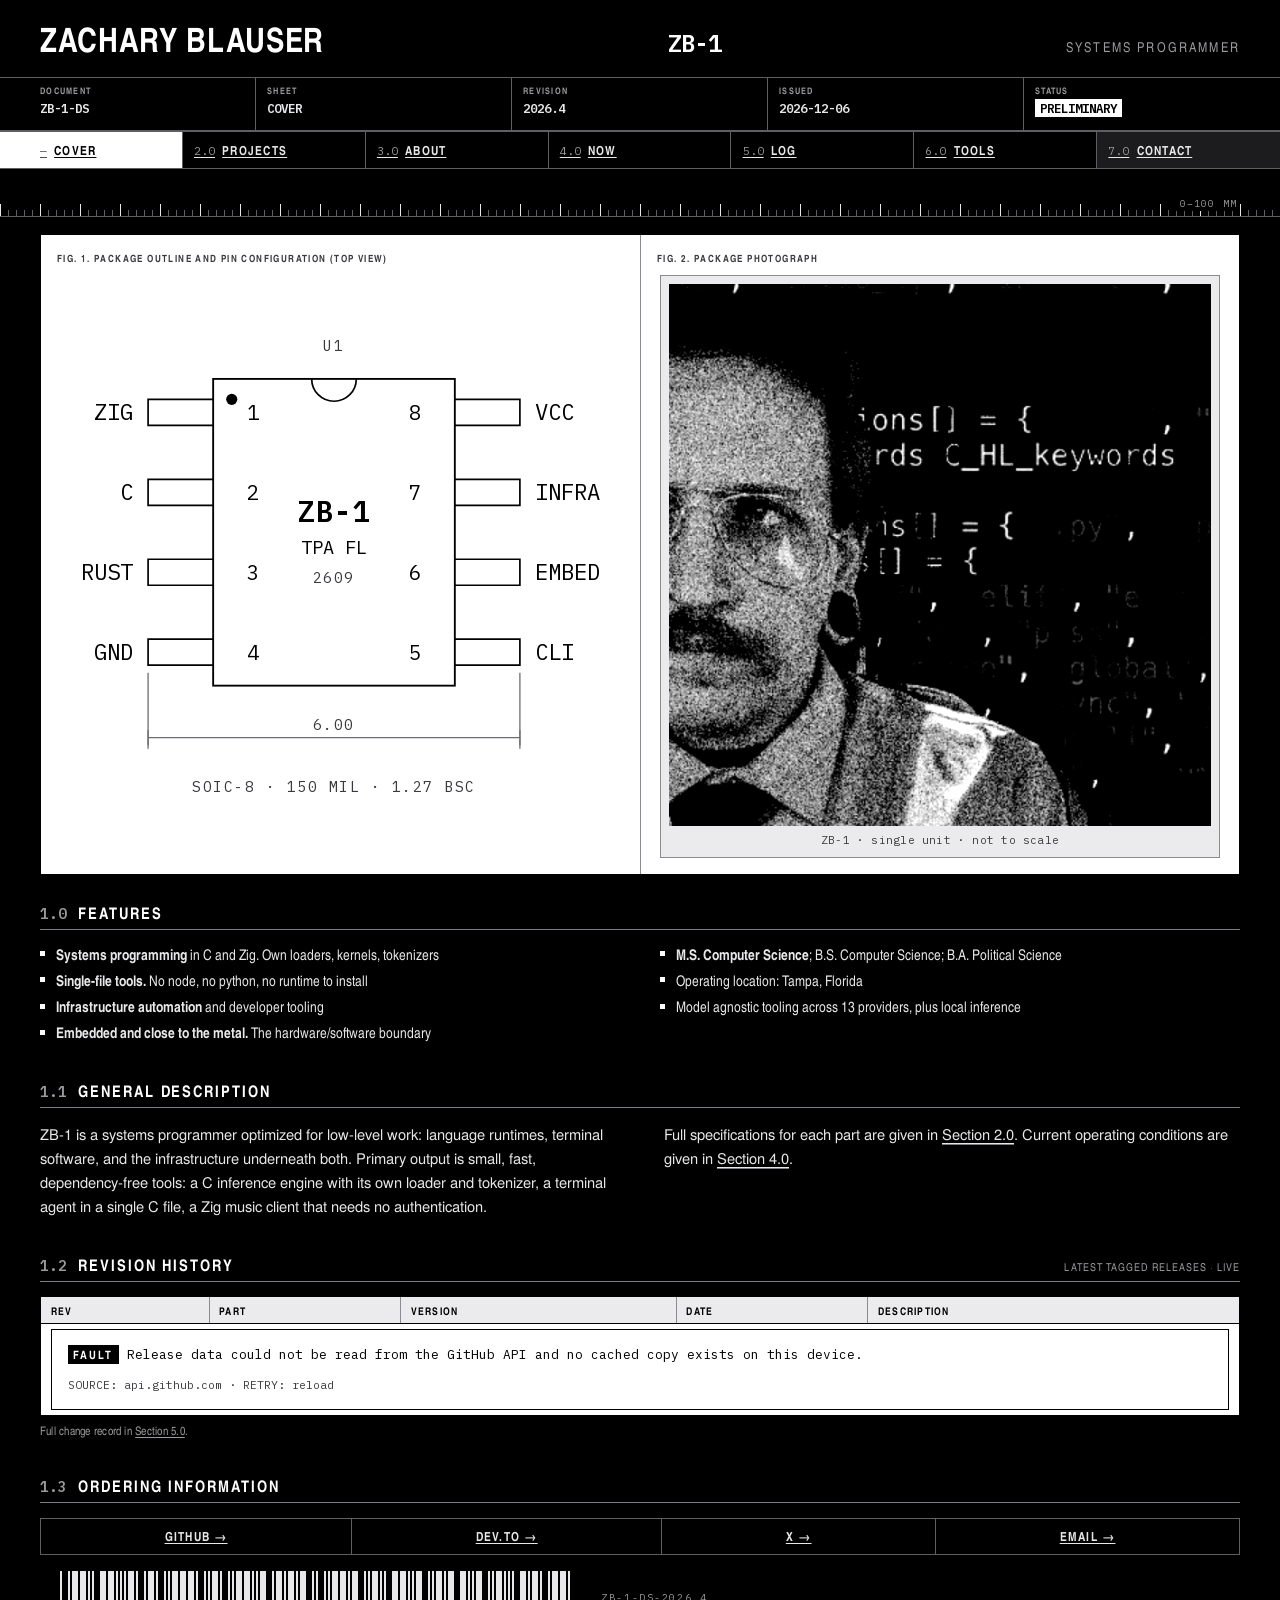
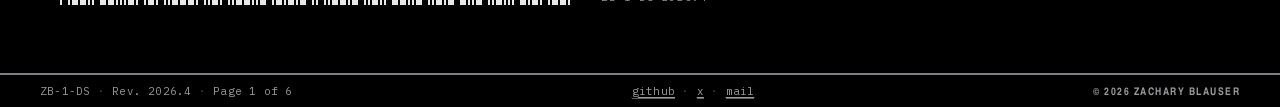
==== commit 01b09242: "v0.0.4 redesign" ====
--- a/index.html
+++ b/index.html
@@ -3,60 +3,254 @@
 <head>
 	<meta charset="UTF-8">
 	<meta name="viewport" content="width=device-width, initial-scale=1.0">
-	<title>Zachary Blauser</title>
+	<title>ZB-1 · Zachary Blauser</title>
+	<meta name="description" content="Zachary Blauser, systems programmer. C and Zig, infrastructure automation, developer tooling. Tampa, Florida.">
+	<link rel="canonical" href="https://zblauser.dev/">
+	<link rel="icon" href="assets/favicon.svg" type="image/svg+xml">
+	<link rel="icon" href="assets/favicon-32.png" sizes="32x32">
+	<link rel="apple-touch-icon" href="assets/favicon-180.png">
+	<meta name="theme-color" content="#000000">
+	<meta property="og:type" content="website">
+	<meta property="og:site_name" content="Zachary Blauser">
+	<meta property="og:title" content="ZB-1 · Zachary Blauser">
+	<meta property="og:description" content="Zachary Blauser, systems programmer. C and Zig, infrastructure automation, developer tooling. Tampa, Florida.">
+	<meta property="og:url" content="https://zblauser.dev/">
+	<meta property="og:image" content="https://zblauser.dev/assets/og.png">
+	<meta property="og:image:width" content="1200">
+	<meta property="og:image:height" content="630">
+	<meta name="twitter:card" content="summary_large_image">
+	<meta name="twitter:creator" content="@parhelicsquare">
+	<meta name="twitter:title" content="ZB-1 · Zachary Blauser">
+	<meta name="twitter:description" content="Zachary Blauser, systems programmer. C and Zig, infrastructure automation, developer tooling. Tampa, Florida.">
+	<meta name="twitter:image" content="https://zblauser.dev/assets/og.png">
 	<link rel="stylesheet" href="style.css">
 </head>
 <body>
-	<div class="container">
-		<div class="image-block">
-			<img src="assets/profile.jpg" alt="Zachary Blauser">
-		</div>
-
-		<div class="text-block">
-			<h1>ZACHARY BLAUSER</h1>
-			<p class="subtitle">systems programmer<br>infrastructure automation<br>developer tooling</p>
-		</div>
-
-		<div class="activity-feed">
-			<h3>// latest releases</h3>
-			<ul class="activity-list" id="activity-list">
-				<li class="activity-loading">fetching commits...</li>
-			</ul>
-		</div>
-
-		<nav class="nav-block">
-			<a href="projects.html">PROJECTS</a>
-			<a href="now.html">NOW</a>
-			<a href="log.html">LOG</a>
-			<a href="about.html">ABOUT</a>
-			<a href="uses.html">TOOLS</a>
-			<a href="mailto:zacharymblauser@gmail.com" class="contact-cta">CONTACT</a>
-		</nav>
+	<div class="sheet">
+		<header class="title-block">
+			<div class="tb-name">
+				<h1>ZACHARY BLAUSER</h1>
+				<span class="tb-part">ZB-1</span>
+				<span class="tb-fn">SYSTEMS PROGRAMMER</span>
+			</div>
+			<div class="tb-cells">
+				<div class="tb-cell"><span class="lbl">Document</span><span class="val">ZB-1-DS</span></div>
+				<div class="tb-cell"><span class="lbl">Sheet</span><span class="val">COVER</span></div>
+			</div>
+		</header>
+		<nav class="toc"><a href="index.html" aria-current="page"><span class="sec">—</span>COVER</a><a href="projects.html"><span class="sec">2.0</span>PROJECTS</a><a href="about.html"><span class="sec">3.0</span>ABOUT</a><a href="now.html"><span class="sec">4.0</span>NOW</a><a href="log.html"><span class="sec">5.0</span>LOG</a><a href="uses.html"><span class="sec">6.0</span>TOOLS</a><a href="mailto:zacharymblauser@gmail.com" class="contact-cta"><span class="sec">7.0</span>CONTACT</a></nav>
+
+		<main class="doc-body">
+
+			<div class="tick-rule" data-label="0–100 MM"></div>
+
+
+			<div class="cover-grid">
+				<div class="cover-cell">
+					<span class="cell-label">Fig. 1. Package outline and pin configuration (top view)</span>
+					<svg class="pin-diagram" viewBox="51 26 305 260" role="img"
+						aria-label="SOIC-8 package, top view. Left pins 1 to 4: ZIG, C, RUST, GND. Right pins 8 to 5: VCC, INFRA, EMBED, CLI.">
+
+						<text class="ref" x="200" y="40" text-anchor="middle">U1</text>
+
+						<!-- gull-wing leads, drawn to pitch: 1.27 BSC scaled off the body -->
+						<path class="pin-lead" d="M 135 66 H 100 V 80 H 135" />
+						<path class="pin-lead" d="M 135 109 H 100 V 123 H 135" />
+						<path class="pin-lead" d="M 135 152 H 100 V 166 H 135" />
+						<path class="pin-lead" d="M 135 195 H 100 V 209 H 135" />
+						<path class="pin-lead" d="M 265 66 H 300 V 80 H 265" />
+						<path class="pin-lead" d="M 265 109 H 300 V 123 H 265" />
+						<path class="pin-lead" d="M 265 152 H 300 V 166 H 265" />
+						<path class="pin-lead" d="M 265 195 H 300 V 209 H 265" />
+
+						<!-- body, drawn over the lead roots so they read as tucked under -->
+						<rect class="pkg-body" x="135" y="55" width="130" height="165" />
+						<path class="pkg-mark" d="M 188 55 A 12 12 0 0 0 212 55" />
+						<circle class="pin-pad" cx="145" cy="66" r="3" />
+
+						<!-- pin numbers inside the body, signal names outside the leads -->
+						<text class="pin-num" x="153" y="77">1</text>
+						<text class="pin-num" x="153" y="120">2</text>
+						<text class="pin-num" x="153" y="163">3</text>
+						<text class="pin-num" x="153" y="206">4</text>
+						<text class="pin-num" x="247" y="77"  text-anchor="end">8</text>
+						<text class="pin-num" x="247" y="120" text-anchor="end">7</text>
+						<text class="pin-num" x="247" y="163" text-anchor="end">6</text>
+						<text class="pin-num" x="247" y="206" text-anchor="end">5</text>
+
+						<text x="92" y="77"  font-size="12" text-anchor="end">ZIG</text>
+						<text x="92" y="120" font-size="12" text-anchor="end">C</text>
+						<text x="92" y="163" font-size="12" text-anchor="end">RUST</text>
+						<text x="92" y="206" font-size="12" text-anchor="end">GND</text>
+						<text x="308" y="77"  font-size="12">VCC</text>
+						<text x="308" y="120" font-size="12">INFRA</text>
+						<text x="308" y="163" font-size="12">EMBED</text>
+						<text x="308" y="206" font-size="12">CLI</text>
+
+						<!-- laser marking -->
+						<text x="200" y="132" font-size="16" text-anchor="middle" font-weight="600">ZB-1</text>
+						<text x="200" y="149" font-size="10" text-anchor="middle">TPA FL</text>
+						<text class="ref" x="200" y="165" text-anchor="middle">2609</text>
+
+						<!-- overall lead span, real datasheet furniture -->
+						<path class="dim" d="M 100 213 V 254" />
+						<path class="dim" d="M 300 213 V 254" />
+						<path class="dim" d="M 100 248 H 300" />
+						<path class="dim" d="M 100 244 V 252" />
+						<path class="dim" d="M 300 244 V 252" />
+						<text class="ref" x="200" y="244" text-anchor="middle">6.00</text>
+
+						<text class="ref" x="200" y="277" text-anchor="middle">SOIC-8 &#183; 150 MIL &#183; 1.27 BSC</text>
+					</svg>
+				</div>
+
+				<div class="cover-cell">
+					<span class="cell-label">Fig. 2. Package photograph</span>
+					<figure class="package-photo">
+						<img src="assets/profile.jpg" alt="Zachary Blauser">
+						<figcaption>ZB-1 · single unit · not to scale</figcaption>
+					</figure>
+				</div>
+			</div>
+
+			<section class="section" id="features">
+				<h2><span class="sec-no">1.0</span> Features</h2>
+				<ul class="features">
+					<li><b>Systems programming</b> in C and Zig. Own loaders, kernels, tokenizers</li>
+					<li><b>Single-file tools.</b> No node, no python, no runtime to install</li>
+					<li><b>Infrastructure automation</b> and developer tooling</li>
+					<li><b>Embedded and close to the metal.</b> The hardware/software boundary</li>
+					<li><b>M.S. Computer Science</b>; B.S. Computer Science; B.A. Political Science</li>
+					<li>Operating location: Tampa, Florida</li>
+					<li>Model agnostic tooling across 13 providers, plus local inference</li>
+				</ul>
+			</section>
+
+			<section class="section" id="description">
+				<h2><span class="sec-no">1.1</span> General Description</h2>
+				<div class="prose">
+					<p>
+						ZB-1 is a systems programmer optimized for low-level work: language runtimes,
+						terminal software, and the infrastructure underneath both. Primary output is
+						small, fast, dependency-free tools: a C inference engine with its own loader
+						and tokenizer, a terminal agent in a single C file, a Zig music client that
+						needs no authentication.
+					</p>
+					<p>
+						Full specifications for each part are given in
+						<a href="projects.html">Section 2.0</a>. Current operating conditions are given
+						in <a href="now.html">Section 4.0</a>.
+					</p>
+				</div>
+			</section>
+
+			<section class="section" id="revisions">
+				<h2>
+					<span class="sec-no">1.2</span> Revision History
+					<span class="sec-note">Latest tagged releases · live</span>
+				</h2>
+				<div class="table-wrap">
+					<table class="spec">
+						<thead>
+							<tr>
+								<th>Rev</th>
+								<th>Part</th>
+								<th>Version</th>
+								<th>Date</th>
+								<th>Description</th>
+							</tr>
+						</thead>
+						<tbody id="rev-body">
+							<tr><td colspan="5"><span class="data-na">READING</span></td></tr>
+						</tbody>
+					</table>
+				</div>
+				<p class="table-note">Full change record in <a href="log.html">Section 5.0</a>.</p>
+			</section>
+
+			<section class="section" id="ordering">
+				<h2><span class="sec-no">1.3</span> Ordering Information</h2>
+				<div class="order-links" id="order-links"></div>
+				<div class="barcode-row" data-barcode></div>
+			</section>
+
+		</main>
 	</div>
 
 	<script src="gh.js"></script>
 	<script src="site.js"></script>
 	<script>
-		async function renderActivity() {
-			const list = document.getElementById('activity-list');
-			const { releases } = await GH.fetchReleases();
+		Site.initDoc({ title: 'COVER' });
+
+		// Ordering information. Links only, no third-party feeds.
+		(function renderOrder() {
+			const host = document.getElementById('order-links');
+			const D = Site.DOC;
+			const items = [
+				{ href: D.github, label: 'GitHub' },
+				{ href: 'https://dev.to/zblauser', label: 'dev.to' },
+				D.x ? { href: D.x, label: 'X' } : null,
+				{ href: 'mailto:' + D.email, label: 'Email' }
+			].filter(Boolean);
+
+			host.innerHTML = items.map(i =>
+				`<a href="${i.href}"${i.href.startsWith('mailto:') ? '' : ' target="_blank" rel="noopener"'}>${i.label} →</a>`
+			).join('');
+		})();
+
+		// Revision history: latest release per part, newest first.
+		//
+		// Deferred until the table is actually on screen. This costs ten of a
+		// visitor's sixty unauthenticated GitHub requests, and section 1.2 sits
+		// well below the fold — a reader who never scrolls to it should not pay
+		// for it. IntersectionObserver is unavailable in nothing we support, but
+		// the fallback runs the fetch immediately rather than showing nothing.
+		function whenVisible(el, run) {
+			if (!('IntersectionObserver' in window)) { run(); return; }
+			const io = new IntersectionObserver(entries => {
+				if (entries.some(e => e.isIntersecting)) { io.disconnect(); run(); }
+			}, { rootMargin: '300px' });
+			io.observe(el);
+		}
+
+		whenVisible(document.getElementById('revisions'), async function renderRevisions() {
+			const body = document.getElementById('rev-body');
+			const { releases, stale } = await GH.fetchReleases();
 
 			if (!releases || releases.length === 0) {
-				list.innerHTML = '<li class="activity-item"><span class="message">// no releases yet</span></li>';
+				body.innerHTML = '<tr><td colspan="5">' + Site.fault(
+					'Release data could not be read from the GitHub API and no cached copy exists on this device.',
+					'SOURCE: api.github.com · RETRY: reload'
+				) + '</td></tr>';
 				return;
 			}
 
-			list.innerHTML = releases.map(r => `
-				<li class="activity-item">
-					<span class="repo">${GH.escapeHtml(r.repo)}</span>
-					<span class="message"><a href="${r.url}" target="_blank" rel="noopener" style="color:inherit;text-decoration:none;border-bottom:1px solid rgba(26,16,8,0.2)">${GH.escapeHtml(r.tag)}</a></span>
-					<span class="time">${GH.timeAgo(r.time)}</span>
-				</li>
-			`).join('');
-		}
-
-		renderActivity();
-		Site.injectNav({ variant: 'home' }); Site.injectFooter({ variant: 'home', sig: '// transmission continues' });
+			const rows = releases.slice(0, 8);
+			const total = rows.length;
+
+			body.innerHTML = rows.map((r, i) => {
+				// Newest release carries the highest revision number.
+				const rev = String(total - i).padStart(3, '0');
+				const isNew = GH.isRecent(r.time, 21);
+				const desc = GH.escapeHtml(GH.truncate(r.body || r.name || '—', 64));
+				return `
+					<tr${isNew ? ' class="is-new"' : ''}>
+						<td class="num">${rev}</td>
+						<td class="id"><a href="https://github.com/${GH.escapeHtml(r.repoFull)}" target="_blank" rel="noopener">${GH.escapeHtml(r.repo)}</a></td>
+						<td class="id"><a href="${GH.escapeHtml(r.url)}" target="_blank" rel="noopener">${GH.escapeHtml(r.tag)}</a></td>
+						<td class="num">${GH.isoDate(r.time)}</td>
+						<td>${desc}</td>
+					</tr>
+				`;
+			}).join('');
+
+			if (stale) {
+				body.insertAdjacentHTML('beforeend', '<tr><td colspan="5">' + Site.fault(
+					'Showing the last cached copy. The GitHub API did not respond.',
+					'SOURCE: api.github.com · CACHED'
+				) + '</td></tr>');
+			}
+		});
 	</script>
 </body>
 </html>
--- a/style.css
+++ b/style.css
@@ -1,7 +1,99 @@
 /* ========================================
-   ZACHARY BLAUSER — STYLE
-   Burroughs bones. Aged paper. Static nervous system.
-   ======================================== */
+   ZACHARY BLAUSER — ZB-1 DATASHEET
+   Document type: semiconductor part specification.
+   Hierarchy comes from rule weight, type size and alignment.
+   No opacity ramps, no texture overlays, no glitch.
+   ======================================== */
+
+/* ========================================
+   FONTS — self-hosted, no third-party requests.
+   TeX Gyre Heros / Heros Cn — GUST Font License (LPPL-style).
+   IBM Plex Mono — SIL OFL 1.1.
+   Licenses in assets/fonts/.
+   ======================================== */
+
+@font-face {
+	font-family: 'Heros';
+	src: url('assets/fonts/heros-regular.woff2') format('woff2');
+	font-weight: 400;
+	font-style: normal;
+	font-display: swap;
+}
+
+@font-face {
+	font-family: 'Heros';
+	src: url('assets/fonts/heros-bold.woff2') format('woff2');
+	font-weight: 700;
+	font-style: normal;
+	font-display: swap;
+}
+
+@font-face {
+	font-family: 'Heros Cn';
+	src: url('assets/fonts/heros-cn-regular.woff2') format('woff2');
+	font-weight: 400;
+	font-style: normal;
+	font-display: swap;
+}
+
+@font-face {
+	font-family: 'Heros Cn';
+	src: url('assets/fonts/heros-cn-bold.woff2') format('woff2');
+	font-weight: 700;
+	font-style: normal;
+	font-display: swap;
+}
+
+@font-face {
+	font-family: 'Plex Mono';
+	src: url('assets/fonts/plex-mono-regular.woff2') format('woff2');
+	font-weight: 400;
+	font-style: normal;
+	font-display: swap;
+}
+
+@font-face {
+	font-family: 'Plex Mono';
+	src: url('assets/fonts/plex-mono-semibold.woff2') format('woff2');
+	font-weight: 600;
+	font-style: normal;
+	font-display: swap;
+}
+
+/* ========================================
+   TOKENS
+   Black and white only, blueprint logic. The sheet is black with white
+   ink; figures and tables invert to white with black ink. No hue at all,
+   so emphasis is carried by inversion rather than colour.
+   ======================================== */
+
+:root {
+	--ground: #121214;       /* outside the sheet, so the sheet edge reads */
+	--stock: #000000;        /* the sheet itself */
+	--ink: #e8e8ea;          /* white ink */
+	--bright: #ffffff;
+	--dim: #9a9a9e;
+	--rule: #5e5e63;
+	--rule-bright: #7d7d83;
+	--tint: #141416;
+	--tint-deep: #1c1c1f;
+
+	/* Inverted panel. Figures and tables are drawings pasted onto the sheet,
+	   so they carry the opposite polarity. No hue anywhere: emphasis comes
+	   from inversion, the way schematic printing does it. */
+	--panel: #ffffff;
+	--panel-ink: #000000;
+	--panel-dim: #3a3a3e;
+	--panel-rule: #8a8a90;
+	--panel-rule-bright: #6e6e74;
+	--panel-tint: #ebebed;
+
+	--sans: 'Heros', Helvetica, Arial, sans-serif;
+	--cond: 'Heros Cn', 'Helvetica Neue Condensed', 'Arial Narrow', Helvetica, sans-serif;
+	--mono: 'Plex Mono', ui-monospace, Menlo, monospace;
+
+	--gut: 2.5rem;
+}
 
 * {
 	margin: 0;
@@ -10,1842 +102,1262 @@
 }
 
 html {
-	overflow-x: hidden;
-	background: var(--paper);
-}
-
-:root {
-	--ink: #1a1008;
-	--paper: #f2ece0;
-	--ink-90: rgba(26, 16, 8, 0.9);
-	--ink-70: rgba(26, 16, 8, 0.7);
-	--ink-50: rgba(26, 16, 8, 0.5);
-	--ink-35: rgba(26, 16, 8, 0.35);
-	--ink-20: rgba(26, 16, 8, 0.2);
-	--ink-10: rgba(26, 16, 8, 0.1);
+	background: var(--stock);
+	-webkit-text-size-adjust: 100%;
+	color-scheme: dark;
 }
 
 body {
-	background: var(--paper);
+	background: var(--stock);
 	color: var(--ink);
-	font-family: 'Courier New', monospace;
-	line-height: 1.6;
-	overflow-x: hidden;
-}
-
-/* Noise texture — aged paper */
-body::before {
-	content: '';
-	position: fixed;
-	inset: 0;
-	background-image: url("data:image/svg+xml,%3Csvg viewBox='0 0 256 256' xmlns='http://www.w3.org/2000/svg'%3E%3Cfilter id='noise'%3E%3CfeTurbulence type='fractalNoise' baseFrequency='0.85' numOctaves='4' stitchTiles='stitch'/%3E%3C/filter%3E%3Crect width='100%25' height='100%25' filter='url(%23noise)' opacity='0.035'/%3E%3C/svg%3E");
-	pointer-events: none;
-	z-index: 100;
-}
-
-/* Scanline — very subtle */
-body::after {
-	content: '';
-	position: fixed;
-	inset: 0;
-	background: repeating-linear-gradient(
-		0deg,
-		transparent,
-		transparent 3px,
-		rgba(26, 16, 8, 0.012) 3px,
-		rgba(26, 16, 8, 0.012) 4px
-	);
-	pointer-events: none;
-	z-index: 99;
-}
-
-/* ========================================
-   PAGE FADE-IN — subtle entrance
-   ======================================== */
-
-@keyframes page-fade {
-	from { opacity: 0; transform: translateY(4px); }
-	to { opacity: 1; transform: translateY(0); }
-}
-
-body > * {
-	animation: page-fade 0.6s ease-out;
-}
-
-/* ========================================
-   HOMEPAGE
-   ======================================== */
-
-.container {
+	font-family: var(--cond);
+	font-size: 15px;
+	line-height: 1.45;
+}
+
+.sheet {
+	width: 100%;
+	background: var(--stock);
 	min-height: 100vh;
+	padding: 0 var(--gut);
+	display: flex;
+	flex-direction: column;
+}
+
+/* Wider windows get a deeper margin so the rules do not run to the glass. */
+@media (min-width: 1400px) {
+	:root { --gut: 4rem; }
+}
+
+a {
+	color: inherit;
+	text-decoration: underline;
+	text-underline-offset: 0.18em;
+	text-decoration-thickness: 1px;
+}
+
+a:hover {
+	background: var(--bright);
+	color: var(--stock);
+	text-decoration: none;
+}
+
+::selection {
+	background: var(--bright);
+	color: var(--stock);
+}
+
+/* ========================================
+   TITLE BLOCK
+   Drawing title block: labelled cells, divided by rules.
+   ======================================== */
+
+.title-block {
+	border-bottom: 2px solid var(--rule);
+	margin: 0 calc(-1 * var(--gut));
+	padding: 0;
+}
+
+.tb-name {
+	display: flex;
+	align-items: baseline;
+	justify-content: space-between;
+	gap: 1rem;
+	padding: 1.4rem var(--gut) 1rem var(--gut);
+	border-bottom: 1px solid var(--rule);
+	flex-wrap: wrap;
+}
+
+.tb-name h1 {
+	font-family: var(--cond);
+	font-size: 2.1rem;
+	font-weight: 700;
+	letter-spacing: 0.02em;
+	text-transform: uppercase;
+	line-height: 1;
+}
+
+.tb-name .tb-part {
+	font-family: var(--mono);
+	font-size: 1.5rem;
+	font-weight: 600;
+	letter-spacing: -0.02em;
+}
+
+.tb-name .tb-fn {
+	font-family: var(--cond);
+	font-size: 0.85rem;
+	text-transform: uppercase;
+	letter-spacing: 0.16em;
+	white-space: nowrap;
+}
+
+/* Labelled cell strip */
+.tb-cells {
 	display: grid;
-	grid-template-columns: 1.2fr 0.8fr;
-	grid-template-rows: auto auto 1fr auto;
-	gap: 0;
-	padding: 2.5rem;
+	grid-template-columns: repeat(5, 1fr);
+}
+
+.tb-cell {
+	padding: 0.4rem 0.7rem 0.45rem 0.7rem;
+	border-right: 1px solid var(--rule);
+	min-width: 0;
+}
+
+.tb-cell:first-child { padding-left: var(--gut); }
+.tb-cell:last-child { border-right: none; padding-right: var(--gut); }
+
+.tb-cell .lbl {
+	display: block;
+	font-family: var(--cond);
+	font-size: 0.56rem;
+	font-weight: 700;
+	letter-spacing: 0.14em;
+	text-transform: uppercase;
+	color: var(--ink);
+	opacity: 0.55;
+	margin-bottom: 0.1rem;
+}
+
+.tb-cell .val {
+	display: block;
+	font-family: var(--mono);
+	font-size: 0.78rem;
+	font-weight: 600;
+	white-space: nowrap;
+	overflow: hidden;
+	text-overflow: ellipsis;
+}
+
+.tb-cell .val.caution {
+	color: var(--stock);
+	background: var(--bright);
+	padding: 0 0.3rem;
+	display: inline-block;
+}
+
+/* ========================================
+   TABLE OF CONTENTS / NAV
+   ======================================== */
+
+.toc {
+	display: grid;
+	grid-template-columns: repeat(7, 1fr);
+	border-bottom: 1px solid var(--rule);
+	margin: 0 calc(-1 * var(--gut));
+}
+
+.toc a {
+	display: flex;
+	align-items: baseline;
+	gap: 0.45rem;
+	padding: 0.55rem 0.7rem;
+	border-right: 1px solid var(--rule);
+	font-family: var(--cond);
+	font-size: 0.78rem;
+	font-weight: 700;
+	letter-spacing: 0.1em;
+	text-transform: uppercase;
+}
+
+.toc a:first-child { padding-left: var(--gut); }
+.toc a:last-child { border-right: none; }
+
+.toc a .sec {
+	font-family: var(--mono);
+	font-size: 0.7rem;
+	font-weight: 400;
+	opacity: 0.55;
+	letter-spacing: 0;
+}
+
+.toc a:hover {
+	background: var(--tint);
+}
+
+.toc a[aria-current='page'] {
+	background: var(--ink);
+	color: var(--stock);
+}
+
+.toc a[aria-current='page'] .sec { opacity: 0.7; }
+
+.toc a.contact-cta {
+	background: var(--tint-deep);
+}
+
+.toc a.contact-cta:hover {
+	background: var(--ink);
+	color: var(--stock);
+}
+
+/* ========================================
+   SECTIONS
+   ======================================== */
+
+.doc-body {
+	flex: 1;
+	padding: 1.6rem 0 2rem 0;
+}
+
+.section {
+	margin-bottom: 2.2rem;
+}
+
+.section > h2 {
+	display: flex;
+	align-items: baseline;
+	gap: 0.7rem;
+	font-family: var(--cond);
+	font-size: 1rem;
+	font-weight: 700;
+	letter-spacing: 0.12em;
+	text-transform: uppercase;
+	border-bottom: 1.5px solid var(--rule);
+	padding-bottom: 0.25rem;
+	margin-bottom: 0.9rem;
+}
+
+.section > h2 .sec-no {
+	font-family: var(--mono);
+	font-size: 0.9rem;
+	font-weight: 600;
+	letter-spacing: 0;
+}
+
+.section > h2 .sec-note {
+	margin-left: auto;
+	font-size: 0.68rem;
+	font-weight: 400;
+	letter-spacing: 0.1em;
+	opacity: 0.6;
+}
+
+.section h3 {
+	font-family: var(--cond);
+	font-size: 0.85rem;
+	font-weight: 700;
+	letter-spacing: 0.1em;
+	text-transform: uppercase;
+	margin: 1.3rem 0 0.5rem 0;
+	display: flex;
+	align-items: baseline;
+	gap: 0.6rem;
+}
+
+.section h3 .sec-no {
+	font-family: var(--mono);
+	font-size: 0.78rem;
+	font-weight: 400;
+	opacity: 0.6;
+}
+
+/* ========================================
+   FEATURES LIST — square bullets, two columns
+   ======================================== */
+
+.features {
+	list-style: none;
+	columns: 2;
+	column-gap: 2.5rem;
+	font-size: 0.92rem;
+}
+
+.features li {
+	break-inside: avoid;
+	padding-left: 1rem;
 	position: relative;
-}
-
-/* Signal line */
-.container::before {
+	margin-bottom: 0.3rem;
+}
+
+.features li::before {
 	content: '';
 	position: absolute;
-	top: 21%;
-	left: -10%;
-	width: 120%;
-	height: 1px;
-	background: linear-gradient(
-		90deg,
-		transparent,
-		rgba(26, 16, 8, 0.25),
-		rgba(26, 16, 8, 0.6),
-		rgba(26, 16, 8, 0.25),
-		transparent
-	);
-	transform: rotate(-12deg);
-	z-index: 0;
-	animation: signal-pulse 6s ease-in-out infinite;
-}
-
-@keyframes signal-pulse {
-	0%, 100% { opacity: 0.4; }
-	50% { opacity: 1; }
-}
-
-.container::after {
-	content: '';
-	position: absolute;
-	bottom: 22%;
-	right: 8%;
-	width: 110px;
-	height: 110px;
-	border: 1px solid rgba(26, 16, 8, 0.1);
-	transform: rotate(43deg);
-	z-index: 0;
-}
-
-.image-block {
-	grid-column: 1;
-	grid-row: 1 / 3;
-	display: flex;
-	align-items: flex-start;
-	justify-content: flex-start;
-	padding-right: 2rem;
-	padding-top: 5rem;
-	position: relative;
-	z-index: 1;
-}
-
-.image-block img {
-	width: 320px;
-	height: 320px;
-	object-fit: cover;
-	border: 2px solid rgba(26, 16, 8, 0.4);
-	filter: grayscale(100%) contrast(1.7) brightness(0.82) sepia(0.08);
-	image-rendering: crisp-edges;
-	transform: rotate(-2deg);
-	box-shadow:
-		8px 8px 0 rgba(26, 16, 8, 0.12),
-		16px 16px 0 rgba(26, 16, 8, 0.05),
-		3px 0 0 rgba(180, 20, 20, 0.07),
-		-3px 0 0 rgba(0, 180, 180, 0.05);
-	position: relative;
-	animation: img-flicker 18s step-end infinite;
-}
-
-@keyframes img-flicker {
-	0%, 91%, 93%, 96%, 100% {
-		filter: grayscale(100%) contrast(1.7) brightness(0.82) sepia(0.08);
-		transform: rotate(-2deg);
-	}
-	92% {
-		filter: grayscale(100%) contrast(2.2) brightness(0.5);
-		transform: rotate(-2deg) translateX(2px);
-	}
-	94% {
-		filter: grayscale(90%) contrast(1.5) brightness(0.9) sepia(0.15);
-		transform: rotate(-2.3deg) translateX(-1px);
-	}
-}
-
-.text-block {
-	grid-column: 2;
-	grid-row: 1;
+	left: 0;
+	top: 0.5em;
+	width: 5px;
+	height: 5px;
+	background: var(--ink);
+}
+
+.features li b {
+	font-weight: 700;
+}
+
+/* ========================================
+   SPEC TABLES
+   ======================================== */
+
+.table-wrap {
+	overflow-x: auto;
+	-webkit-overflow-scrolling: touch;
+	border: 1px solid var(--rule);
+}
+
+table.spec {
+	width: 100%;
+	border-collapse: collapse;
+	font-size: 0.82rem;
+	min-width: 780px;
+}
+
+table.spec caption {
+	caption-side: top;
+	text-align: left;
+	font-family: var(--cond);
+	font-size: 0.7rem;
+	font-weight: 700;
+	letter-spacing: 0.12em;
+	text-transform: uppercase;
+	padding: 0 0 0.35rem 0;
+}
+
+table.spec thead th {
+	background: var(--tint);
+	font-family: var(--cond);
+	font-size: 0.66rem;
+	font-weight: 700;
+	letter-spacing: 0.12em;
+	text-transform: uppercase;
+	text-align: left;
+	padding: 0.35rem 0.6rem;
+	border-bottom: 1px solid var(--rule);
+	border-right: 1px solid var(--rule);
+	white-space: nowrap;
+}
+
+table.spec thead th:last-child { border-right: none; }
+
+table.spec tbody td {
+	padding: 0.3rem 0.6rem;
+	min-width: 0;
+	border-bottom: 1px solid rgba(46, 138, 82, 0.28);
+	border-right: 1px solid rgba(46, 138, 82, 0.18);
+	vertical-align: top;
+}
+
+table.spec tbody td:last-child { border-right: none; }
+table.spec tbody tr:last-child td { border-bottom: none; }
+
+/* Numeric / identifier columns run in mono, right aligned. */
+table.spec .num,
+table.spec td.num {
+	font-family: var(--mono);
+	font-size: 0.76rem;
+	text-align: right;
+	white-space: nowrap;
+}
+
+table.spec .id,
+table.spec td.id {
+	font-family: var(--mono);
+	font-size: 0.76rem;
+	font-weight: 600;
+	white-space: nowrap;
+}
+
+table.spec .unit {
+	font-family: var(--cond);
+	font-size: 0.72rem;
+	text-transform: uppercase;
+	letter-spacing: 0.06em;
+	opacity: 0.7;
+	white-space: nowrap;
+}
+
+
+/* Short columns never wrap; the description column takes the slack. */
+table.spec thead th:not(:last-child),
+table.spec tbody td.id,
+table.spec tbody td.num,
+table.spec tbody td.unit { white-space: nowrap; }
+
+table.spec tbody td:last-child { min-width: 22ch; }
+
+table.spec tr.caution td {
+	font-weight: 700;
+}
+
+table.spec tr.is-new td.id::after {
+	content: 'NEW';
+	display: inline-block;
+	margin-left: 0.4rem;
+	font-family: var(--cond);
+	font-size: 0.58rem;
+	font-weight: 700;
+	letter-spacing: 0.1em;
+	color: var(--panel);
+	background: var(--panel-ink);
+	padding: 0 0.25rem;
+	vertical-align: 0.1em;
+}
+
+table.spec tr.is-new td.id ~ td.id::after { content: none; }
+
+table.spec tbody tr:hover {
+	background: var(--tint);
+}
+
+table.spec a {
+	border-bottom: 1px solid var(--rule);
+}
+
+table.spec a:hover {
+	border-bottom-color: var(--ink);
+	background: var(--tint-deep);
+}
+
+.table-note {
+	font-family: var(--cond);
+	font-size: 0.74rem;
+	letter-spacing: 0.02em;
+	margin-top: 0.4rem;
+}
+
+/* Short metadata strips keep the caps treatment. */
+.table-note.meta {
+	font-size: 0.68rem;
+	letter-spacing: 0.06em;
+	text-transform: uppercase;
+}
+
+.data-na {
+	font-family: var(--mono);
+	font-size: 0.76rem;
+	letter-spacing: 0.04em;
+	opacity: 0.65;
+}
+
+/* Vendored icons: small, squared off, no rounding. */
+.part-icon {
+	width: 14px;
+	height: 14px;
+	object-fit: contain;
+	vertical-align: -2px;
+	margin-right: 0.35rem;
+}
+
+.org-avatar {
+	width: 18px;
+	height: 18px;
+	object-fit: contain;
+	border: 1px solid var(--rule);
+	vertical-align: -4px;
+}
+
+/* ========================================
+   COVER — pin diagram beside package photo
+   ======================================== */
+
+.cover-grid {
+	display: grid;
+	grid-template-columns: 1fr 1fr;
+	gap: 0;
+	border: 1px solid var(--rule);
+	margin-bottom: 1.6rem;
+}
+
+.cover-cell {
+	padding: 1rem;
+	min-width: 0;
 	display: flex;
 	flex-direction: column;
-	justify-content: flex-start;
-	align-items: flex-start;
-	padding-top: 10rem;
-	padding-left: 1rem;
-	position: relative;
-	z-index: 2;
-}
-
-h1 {
-	font-size: 4.5rem;
-	font-weight: 900;
-	letter-spacing: -0.08em;
-	line-height: 0.85;
-	text-transform: uppercase;
-	margin-bottom: 2.5rem;
-	position: relative;
-	transform: rotate(-1.5deg);
-	color: var(--ink);
-	text-shadow:
-		1px 1px 0 rgba(26, 16, 8, 0.25),
-		2px 0 rgba(180, 20, 20, 0.08),
-		-2px 0 rgba(0, 160, 160, 0.06);
-}
-
-h1::after {
-	content: '';
-	position: absolute;
-	bottom: -10px;
-	left: 0;
-	width: 108%;
-	height: 2px;
-	background: linear-gradient(90deg, var(--ink), rgba(26, 16, 8, 0.3), transparent);
-	transform: rotate(0.5deg);
-}
-
-.subtitle {
-	font-size: 0.95rem;
-	font-weight: 400;
-	line-height: 1.7;
-	text-transform: lowercase;
-	font-family: 'Courier New', monospace;
-	letter-spacing: 0.03em;
-	transform: translateX(-6px) rotate(0.3deg);
-	color: var(--ink-50);
-	border-left: 1px solid var(--ink-20);
-	padding-left: 0.8rem;
-}
-
-/* ACTIVITY FEED */
-.activity-feed {
-	grid-column: 1 / 3;
-	grid-row: 2;
-	padding: 1.5rem 0 0 0;
-	position: relative;
-	z-index: 2;
-	margin-top: 1.5rem;
-}
-
-.activity-feed h3 {
-	font-family: 'Courier New', monospace;
-	font-size: 0.65rem;
-	font-weight: 700;
-	text-transform: uppercase;
-	letter-spacing: 0.15em;
-	color: rgba(26, 16, 8, 0.3);
+}
+
+/* The two cells rarely match in height; centre the drawing in whatever
+   space it gets rather than leaving a block of empty panel beneath it. */
+.cover-cell .pin-diagram {
+	margin-block: auto;
+	margin-inline: auto;
+	max-width: 620px;
+}
+
+.cover-cell .package-photo {
+	margin-block: auto;
+	margin-inline: auto;
+	max-width: 560px;
+	width: 100%;
+}
+
+.cover-cell + .cover-cell {
+	border-left: 1px solid var(--rule);
+}
+
+.cover-cell .cell-label {
+	font-family: var(--cond);
+	font-size: 0.62rem;
+	font-weight: 700;
+	letter-spacing: 0.14em;
+	text-transform: uppercase;
+	opacity: 0.6;
 	margin-bottom: 0.6rem;
-}
-
-.activity-list {
-	list-style: none;
+	display: block;
+}
+
+.pin-diagram {
+	width: 100%;
+	height: auto;
+	display: block;
+}
+
+.pin-diagram text {
+	font-family: var(--mono);
+	fill: var(--ink);
+}
+
+.pin-diagram .pkg-body {
+	fill: none;
+	stroke: var(--ink);
+	stroke-width: 1;
+}
+
+.pin-diagram .pin-lead {
+	fill: none;
+	stroke: var(--ink);
+	stroke-width: 0.9;
+}
+
+/* Pin numbers sit inside the body: smaller than the signal names, and
+   left to inherit their colour from `.pin-diagram text` so they invert
+   correctly inside a white panel. */
+.pin-diagram .pin-num { font-size: 11px; }
+
+/* Dimension lines are furniture, not the part: lighter than the outline. */
+.pin-diagram .dim {
+	fill: none;
+	stroke: var(--rule-bright);
+	stroke-width: 0.7;
+}
+
+.pin-diagram .pin-pad {
+	fill: var(--ink);
+}
+
+.pin-diagram .pkg-mark {
+	fill: none;
+	stroke: var(--ink);
+	stroke-width: 0.9;
+}
+
+.package-photo {
+	border: 1px solid var(--rule);
+	padding: 0.5rem;
+	background: var(--tint);
+}
+
+.package-photo img {
+	width: 100%;
+	height: auto;
+	display: block;
+	filter: grayscale(1) contrast(1.08);
+}
+
+.package-photo figcaption {
+	font-family: var(--mono);
+	font-size: 0.68rem;
+	margin-top: 0.45rem;
+	text-align: center;
+	letter-spacing: 0.02em;
+}
+
+/* ========================================
+   PROSE — set in normal-width Heros, datasheet measure
+   ======================================== */
+
+.prose {
+	font-family: var(--sans);
+	font-size: 0.92rem;
+	line-height: 1.62;
+	max-width: 78ch;
+}
+
+/* Above roughly 1150px there is room for two measures side by side. */
+@media (min-width: 1150px) {
+	.prose {
+		max-width: none;
+		column-width: 30rem;
+		column-gap: 3rem;
+	}
+
+	.prose p { break-inside: avoid-column; }
+}
+
+.prose p {
+	margin-bottom: 0.85rem;
+}
+
+.prose p:last-child { margin-bottom: 0; }
+
+.prose a {
+	border-bottom: 1px solid var(--rule-bright);
+}
+
+.prose a:hover {
+	background: var(--tint-deep);
+	border-bottom-color: var(--ink);
+}
+
+.prose-cols {
+	columns: 2;
+	column-gap: 2.5rem;
+	max-width: none;
+}
+
+.prose-cols p { break-inside: avoid-column; }
+
+/* ========================================
+   LINK ROW — ordering information style
+   ======================================== */
+
+.order-links {
 	display: flex;
-	flex-direction: column;
-	gap: 0.25rem;
-}
-
-.activity-item {
-	font-family: 'Courier New', monospace;
-	font-size: 0.72rem;
-	color: rgba(26, 16, 8, 0.45);
-	display: flex;
-	gap: 0.8rem;
-	align-items: baseline;
-	line-height: 1.4;
-	opacity: 0;
-	animation: fade-in-up 0.5s ease-out forwards;
-}
-
-.activity-item:nth-child(1) { animation-delay: 0.05s; }
-.activity-item:nth-child(2) { animation-delay: 0.10s; }
-.activity-item:nth-child(3) { animation-delay: 0.15s; }
-.activity-item:nth-child(4) { animation-delay: 0.20s; }
-.activity-item:nth-child(5) { animation-delay: 0.25s; }
-.activity-item:nth-child(6) { animation-delay: 0.30s; }
-.activity-item:nth-child(7) { animation-delay: 0.35s; }
-
-@keyframes fade-in-up {
-	from { opacity: 0; transform: translateY(3px); }
-	to { opacity: 1; transform: translateY(0); }
-}
-
-.activity-item .repo {
-	color: rgba(26, 16, 8, 0.65);
-	font-weight: 700;
-	min-width: 80px;
-}
-
-.activity-item .message {
-	flex: 1;
-	overflow: hidden;
-	text-overflow: ellipsis;
+	flex-wrap: wrap;
+	gap: 0;
+	border: 1px solid var(--rule);
+}
+
+.order-links a {
+	flex: 1 1 auto;
+	padding: 0.55rem 0.9rem;
+	border-right: 1px solid var(--rule);
+	font-family: var(--cond);
+	font-size: 0.78rem;
+	font-weight: 700;
+	letter-spacing: 0.1em;
+	text-transform: uppercase;
+	text-align: center;
 	white-space: nowrap;
 }
 
-.activity-item .time {
-	color: rgba(26, 16, 8, 0.25);
-	white-space: nowrap;
-	font-size: 0.65rem;
-}
-
-.activity-loading {
-	font-family: 'Courier New', monospace;
-	font-size: 0.72rem;
-	color: rgba(26, 16, 8, 0.25);
-	animation: blink 1.2s step-end infinite;
-}
-
-/* NAV BLOCK (homepage) */
-.nav-block {
-	grid-column: 1 / 3;
-	grid-row: 3;
-	display: flex;
-	flex-direction: row;
-	justify-content: flex-start;
-	align-items: flex-end;
-	gap: 2.2rem;
-	padding: 2.5rem;
+.order-links a:last-child { border-right: none; }
+
+.order-links a:hover {
 	background: var(--ink);
-	color: var(--paper);
-	margin-top: 2.5rem;
-	margin-left: -2.5rem;
-	margin-right: -2.5rem;
-	position: relative;
-	z-index: 3;
-	flex-wrap: wrap;
-}
-
-.nav-block::before {
-	content: '//';
-	position: absolute;
-	top: -22px;
-	right: 20%;
-	font-family: 'Courier New', monospace;
-	font-size: 0.9rem;
-	font-weight: 900;
-	color: rgba(26, 16, 8, 0.25);
-	transform: rotate(-2deg);
-}
-
-.nav-block a {
-	font-size: 1.6rem;
-	font-weight: 900;
-	text-decoration: none;
-	color: rgba(242, 236, 224, 0.65);
-	text-transform: uppercase;
-	letter-spacing: 0.15em;
-	border-bottom: 1px solid transparent;
-	transition: all 0.15s;
-	transform: skewX(-5deg);
-	position: relative;
-}
-
-.nav-block a.contact-cta {
-	margin-left: auto;
-	color: var(--paper);
-	border: 1px solid rgba(242, 236, 224, 0.3);
-	padding: 0.35rem 0.9rem;
-	font-size: 1.1rem;
-	letter-spacing: 0.2em;
-}
-
-.nav-block a.contact-cta:hover {
-	background: var(--paper);
-	color: var(--ink);
-	border-color: var(--paper);
-	transform: skewX(-5deg) translateY(-2px);
-	text-shadow: none;
-	animation: none;
-}
-
-.nav-block a:hover {
-	color: var(--paper);
-	border-bottom: 1px solid rgba(242, 236, 224, 0.4);
-	transform: skewX(-5deg) translateY(-4px);
-	text-shadow:
-		2px 0 rgba(180, 20, 20, 0.25),
-		-2px 0 rgba(0, 160, 160, 0.2);
-	animation: channel-glitch 0.35s;
-}
-
-@keyframes channel-glitch {
-	0% { transform: skewX(-5deg) translateY(-4px); }
-	20% { transform: skewX(-5deg) translateY(-4px) translateX(3px) scaleY(1.01); }
-	40% { transform: skewX(-5deg) translateY(-4px) translateX(-2px) scaleY(0.99); }
-	70% { transform: skewX(-5deg) translateY(-4px) translateX(1px); }
-	100% { transform: skewX(-5deg) translateY(-4px); }
-}
-
-/* ========================================
-   SHARED INNER PAGE STYLES
-   ======================================== */
-
-.top-nav {
-	display: flex;
-	gap: 1.8rem;
-	justify-content: flex-start;
-	align-items: center;
-	padding: 1.2rem 0 1.5rem 0;
-	border-bottom: 1px solid rgba(26, 16, 8, 0.15);
-	margin-bottom: 2.5rem;
-	flex-wrap: wrap;
-}
-
-.top-nav a {
-	font-family: 'Courier New', monospace;
-	font-size: 0.82rem;
-	font-weight: 900;
-	text-decoration: none;
-	color: rgba(26, 16, 8, 0.45);
-	text-transform: uppercase;
-	letter-spacing: 0.12em;
-	transition: all 0.15s;
-}
-
-.top-nav a:hover {
-	color: var(--ink);
-	text-shadow: 1px 0 rgba(180,20,20,0.15), -1px 0 rgba(0,160,160,0.1);
-}
-
-.top-nav a.nav-current {
-	color: var(--ink);
-	border-bottom: 1px solid var(--ink);
-	padding-bottom: 0.1rem;
-}
-
-.top-nav a.contact-cta {
-	margin-left: auto;
-	border: 1px solid rgba(26, 16, 8, 0.3);
-	padding: 0.3rem 0.7rem;
-	color: var(--ink);
-}
-
-.top-nav a.contact-cta:hover {
-	background: var(--ink);
-	color: var(--paper);
-	text-shadow: none;
-}
-
-/* ========================================
-   RESUME PAGE
-   ======================================== */
-
-.resume-page {
-	padding: 2rem 4rem;
-	font-family: 'Georgia', serif;
-	background: var(--paper);
-	min-height: 100vh;
-}
-
-.resume-container { max-width: 860px; margin: 0 auto; padding: 0 2rem; }
-
-.resume-embed-wrap {
-	margin-top: 1.5rem;
-	border: 1px solid rgba(26,16,8,0.15);
-	box-shadow: 6px 6px 0 rgba(26,16,8,0.07);
-}
-
-.resume-embed-wrap iframe {
-	width: 100%;
-	height: 85vh;
-	border: none;
-	display: block;
-}
-
-.resume-actions {
-	display: flex;
-	gap: 1.5rem;
-	align-items: center;
-	margin-bottom: 1.5rem;
-}
-
-/* ========================================
-   INNER PAGES — NOW / LOG / USES / ABOUT / PROJECTS
-   ======================================== */
-
-.inner-page {
-	padding: 2rem 4rem;
-	background: var(--paper);
-	min-height: 100vh;
-}
-
-.inner-container {
-	max-width: 680px;
-	margin: 0 auto;
-	padding: 0 2rem;
-}
-
-/* Projects gets a wider container */
-.projects-page {
-	font-family: 'Georgia', serif;
-}
-
-.projects-container { max-width: 860px; margin: 0 auto; padding: 2rem 2rem 0 2rem; }
-
-/* Unified inner page header */
-.projects-header,
-.inner-header {
-	margin-bottom: 2.5rem;
-	padding-bottom: 1.2rem;
-	border-bottom: 2px solid var(--ink);
+	color: var(--stock);
+}
+
+/* ========================================
+   DOCUMENT FOOTER
+   ======================================== */
+
+.doc-footer {
+	border-top: 2px solid var(--rule);
+	margin: 0 calc(-1 * var(--gut));
+	padding: 0.5rem var(--gut);
 	display: flex;
 	justify-content: space-between;
 	align-items: baseline;
-}
-
-.projects-header h1,
-.inner-header h1 {
-	font-family: 'Courier New', monospace;
-	font-size: 2rem;
-	font-weight: 900;
-	letter-spacing: -0.05em;
-	text-transform: uppercase;
-	transform: none;
-	margin-bottom: 0;
-	text-shadow: 1px 1px 0 rgba(26,16,8,0.2), 2px 0 rgba(180,20,20,0.06), -2px 0 rgba(0,160,160,0.05);
-}
-
-.projects-header h1::after,
-.inner-header h1::after { display: none; }
-
-.projects-header .header-sub,
-.inner-header .header-sub {
-	font-family: 'Courier New', monospace;
-	font-size: 0.72rem;
-	color: rgba(26,16,8,0.3);
-	text-transform: uppercase;
+	gap: 1rem;
+	flex-wrap: wrap;
+	font-family: var(--mono);
+	font-size: 0.68rem;
+	letter-spacing: 0.02em;
+}
+
+.doc-footer a {
+	border-bottom: 1px solid var(--rule);
+}
+
+.doc-footer a:hover { background: var(--tint-deep); }
+
+.doc-footer .foot-sep { opacity: 0.4; }
+
+.doc-footer .foot-status {
+	font-family: var(--cond);
+	font-weight: 700;
+	letter-spacing: 0.14em;
+	text-transform: uppercase;
+	font-size: 0.66rem;
+}
+
+/* ========================================
+   BLOCK DIAGRAM — uses / typical application
+   ======================================== */
+
+.block-diagram {
+	width: 100%;
+	max-width: 900px;
+	height: auto;
+	display: block;
+	margin-inline: auto;
+	border: 1px solid var(--rule);
+	background: var(--stock);
+	/* Arrow markers resolve `currentColor` against this. */
+	color: var(--ink);
+}
+
+.block-diagram text {
+	font-family: var(--mono);
+	fill: var(--ink);
+}
+
+.block-diagram .blk {
+	fill: none;
+	stroke: var(--ink);
+	stroke-width: 1;
+}
+
+.block-diagram .blk-fill {
+	fill: var(--tint);
+	stroke: var(--ink);
+	stroke-width: 1;
+}
+
+.block-diagram .sig {
+	stroke: var(--ink);
+	stroke-width: 0.9;
+	fill: none;
+}
+
+.block-diagram .sig-label {
+	font-size: 9px;
+	letter-spacing: 0.04em;
+}
+
+/* Reference designators sit under the part name, never level with it. */
+.pin-diagram .ref,
+.block-diagram .ref {
+	font-size: 8px;
 	letter-spacing: 0.1em;
-}
-
-/* PROJECT CARD */
-.project-card {
-	margin-bottom: 3rem;
-	padding-bottom: 2.5rem;
-	border-bottom: 1px solid rgba(26, 16, 8, 0.12);
-}
-
-.project-card:last-of-type { border-bottom: none; }
-
-.card-header {
-	display: flex;
-	justify-content: space-between;
-	align-items: baseline;
-	margin-bottom: 0.3rem;
-}
-
-.card-title {
-	font-family: 'Courier New', monospace;
-	font-size: 1.6rem;
-	font-weight: 900;
-	text-transform: uppercase;
-	letter-spacing: -0.03em;
-	text-shadow: 1px 1px 0 rgba(26,16,8,0.15);
-}
-
-.version-badge {
-	font-family: 'Courier New', monospace;
-	font-size: 0.68rem;
-	color: rgba(26, 16, 8, 0.35);
-	letter-spacing: 0.05em;
-	border: 1px solid rgba(26,16,8,0.15);
-	padding: 0.1rem 0.4rem;
-}
-
-.card-subtitle {
-	font-family: 'Courier New', monospace;
-	font-size: 0.8rem;
-	font-style: italic;
-	color: rgba(26, 16, 8, 0.38);
-	margin-bottom: 1rem;
-	border-left: 1px solid rgba(26,16,8,0.15);
-	padding-left: 0.6rem;
-}
-
-.card-description {
-	font-family: 'Georgia', serif;
-	font-size: 0.95rem;
-	line-height: 1.7;
-	color: rgba(26, 16, 8, 0.78);
-	margin-bottom: 1rem;
-	max-width: 680px;
-}
-
-.card-screenshots {
+	fill: var(--dim);
+}
+
+/* ========================================
+   NOTES / TRANSMISSIONS
+   ======================================== */
+
+.notes-list {
+	list-style: none;
+	border: 1px solid var(--rule);
+}
+
+.notes-list li {
 	display: grid;
-	grid-template-columns: repeat(auto-fit, minmax(240px, 1fr));
+	grid-template-columns: 6.5rem 1fr;
 	gap: 0.8rem;
-	margin: 1rem 0;
-}
-
-.card-screenshots img {
-	width: 100%;
-	height: auto;
-	border: 1px solid rgba(26,16,8,0.2);
-	box-shadow: 4px 4px 0 rgba(26,16,8,0.08), 8px 8px 0 rgba(26,16,8,0.04);
-	filter: grayscale(15%) sepia(0.08) contrast(1.05);
-	transition: all 0.35s;
-	display: block;
-}
-
-.card-screenshots img:hover {
-	filter: grayscale(0%) sepia(0) contrast(1);
-	box-shadow: 6px 6px 0 rgba(26,16,8,0.12);
-	transform: translateY(-2px);
-}
-
-.card-footer {
-	display: flex;
-	align-items: center;
-	gap: 0.9rem;
-	flex-wrap: wrap;
-	margin-top: 1rem;
-}
-
-.card-link {
-	font-family: 'Courier New', monospace;
-	font-size: 0.8rem;
-	font-weight: 900;
-	text-decoration: none;
-	color: var(--ink);
-	text-transform: uppercase;
-	letter-spacing: 0.1em;
-	border-bottom: 1px solid rgba(26,16,8,0.4);
-	padding-bottom: 0.15rem;
-	transition: all 0.15s;
-}
-
-.card-link:hover {
-	transform: translateX(4px);
-	border-bottom-color: transparent;
-	text-shadow: 1px 0 rgba(180,20,20,0.2), -1px 0 rgba(0,160,160,0.15);
-}
-
-.card-link.demo {
-	background: var(--ink);
-	color: var(--paper);
-	border-bottom: none;
-	padding: 0.22rem 0.6rem;
-}
-
-.card-link.demo:hover {
-	transform: translateX(4px);
-	text-shadow: none;
-	opacity: 0.85;
-}
-
-/* GitHub-style language bar + dots */
-.lang-bar {
-	display: flex;
-	width: 100%;
-	max-width: 680px;
-	height: 6px;
-	border-radius: 3px;
-	overflow: hidden;
-	margin: 0.2rem 0 0.6rem 0;
-	border: 1px solid rgba(26,16,8,0.1);
-	background: rgba(26,16,8,0.04);
-}
-
-.lang-bar-segment {
-	height: 100%;
-	opacity: 0;
-	animation: lang-fill 0.5s ease-out forwards;
-}
-
-@keyframes lang-fill {
-	from { opacity: 0; transform: scaleX(0.4); }
-	to { opacity: 1; transform: scaleX(1); }
-}
-
-.lang-group {
-	display: flex;
-	align-items: center;
-	gap: 0.7rem;
-	flex-wrap: wrap;
-	font-family: 'Courier New', monospace;
-	font-size: 0.72rem;
-	color: rgba(26, 16, 8, 0.55);
-}
-
-.lang-item {
-	display: inline-flex;
-	align-items: center;
-	gap: 0.35rem;
-}
-
-.lang-dot {
-	display: inline-block;
-	width: 10px;
-	height: 10px;
-	border-radius: 50%;
-	border: 1px solid rgba(26, 16, 8, 0.18);
-}
-
-.lang-pct {
-	color: rgba(26, 16, 8, 0.4);
-	font-size: 0.68rem;
-}
-
-.lang-loading {
-	font-family: 'Courier New', monospace;
-	font-size: 0.72rem;
-	color: rgba(26, 16, 8, 0.25);
-	animation: blink 1.2s step-end infinite;
-}
-
-.more-projects {
-	text-align: center;
-	margin-top: 2.5rem;
-	padding-top: 2rem;
-	border-top: 1px solid rgba(26,16,8,0.1);
-	font-style: italic;
-	color: rgba(26, 16, 8, 0.35);
-	font-family: 'Courier New', monospace;
-	font-size: 0.82rem;
-}
-
-.more-projects a { color: var(--ink); text-decoration: underline; font-weight: 700; }
-
-/* ========================================
-   SHARED UTILS
-   ======================================== */
-
-@keyframes blink {
-	0%, 100% { opacity: 1; }
-	50% { opacity: 0; }
-}
-
-/* ========================================
-   FIELDOPT IMAGE GRID
-   ======================================== */
-
-.fieldopt-grid,
-.hako-grid {
-	display: grid;
-	grid-template-columns: 1fr 1fr;
-	gap: 0.8rem;
-	margin: 1rem 0;
-	align-items: stretch;
-}
-
-.fieldopt-vertical,
-.hako-vertical {
-	width: 100%;
-	height: 100%;
-	object-fit: cover;
-	object-position: center;
-	border: 1px solid rgba(26,16,8,0.2);
-	box-shadow: 4px 4px 0 rgba(26,16,8,0.08);
-	filter: grayscale(15%) sepia(0.08) contrast(1.05);
-	transition: all 0.35s;
-	display: block;
-}
-
-.fieldopt-stack,
-.hako-stack {
-	display: flex;
-	flex-direction: column;
-	gap: 0.8rem;
-}
-
-.fieldopt-stack img,
-.hako-stack img {
-	width: 100%;
-	flex: 1;
-	object-fit: cover;
-	object-position: top left;
-	border: 1px solid rgba(26,16,8,0.2);
-	box-shadow: 4px 4px 0 rgba(26,16,8,0.08);
-	filter: grayscale(15%) sepia(0.08) contrast(1.05);
-	transition: all 0.35s;
-	display: block;
-}
-
-.fieldopt-vertical:hover,
-.hako-vertical:hover,
-.fieldopt-stack img:hover,
-.hako-stack img:hover {
-	filter: grayscale(0%) sepia(0) contrast(1);
-	transform: translateY(-2px);
-}
-
-/* ========================================
-   NOW PAGE
-   ======================================== */
-
-.now-section {
-	margin-bottom: 2.2rem;
-}
-
-.now-section h2,
-.uses-section h2 {
-	font-family: 'Courier New', monospace;
-	font-size: 0.75rem;
-	font-weight: 700;
-	text-transform: uppercase;
-	letter-spacing: 0.15em;
-	color: rgba(26,16,8,0.35);
-	margin-bottom: 1rem;
-	padding-bottom: 0.4rem;
-	border-bottom: 1px solid rgba(26,16,8,0.1);
-}
-
-.now-item {
-	margin-bottom: 1.3rem;
-}
-
-.now-label {
-	display: block;
-	font-family: 'Courier New', monospace;
-	font-size: 0.92rem;
-	font-weight: 900;
-	text-transform: uppercase;
-	letter-spacing: 0.05em;
-	margin-bottom: 0.3rem;
-	text-shadow: 1px 1px 0 rgba(26,16,8,0.15);
-}
-
-.now-item p {
-	font-family: 'Georgia', serif;
-	font-size: 0.9rem;
-	line-height: 1.7;
-	color: rgba(26,16,8,0.72);
-	margin-bottom: 0.4rem;
-}
-
-.now-link {
-	font-family: 'Courier New', monospace;
-	font-size: 0.75rem;
-	font-weight: 700;
-	text-decoration: none;
-	color: rgba(26,16,8,0.45);
-	border-bottom: 1px solid rgba(26,16,8,0.2);
-	transition: all 0.15s;
-	text-transform: lowercase;
-}
-
-.now-link:hover {
-	color: var(--ink);
-	text-shadow: 1px 0 rgba(180,20,20,0.15), -1px 0 rgba(0,160,160,0.1);
-	border-bottom-color: var(--ink);
-}
-
-.now-updated {
-	font-family: 'Courier New', monospace;
-	font-size: 0.68rem;
-	color: rgba(26,16,8,0.25);
-	margin-top: 2.5rem;
-	padding-top: 1.5rem;
-	border-top: 1px solid rgba(26,16,8,0.08);
-}
-
-/* TRANSMISSIONS — one-liner notes widget */
-.transmissions {
-	margin-top: 0.6rem;
-	padding: 1.1rem 1.3rem;
-	border: 1px solid rgba(26,16,8,0.18);
-	background: rgba(26,16,8,0.02);
-	position: relative;
-	box-shadow: 5px 5px 0 rgba(26,16,8,0.05);
-}
-
-.transmissions::before {
-	content: '';
-	position: absolute;
-	top: -1px;
-	left: 20px;
-	right: 20px;
-	height: 1px;
-	background: repeating-linear-gradient(
-		90deg,
-		rgba(26,16,8,0.3) 0,
-		rgba(26,16,8,0.3) 4px,
-		transparent 4px,
-		transparent 8px
-	);
-}
-
-.transmission-item {
-	padding: 0.6rem 0;
-	border-bottom: 1px dashed rgba(26,16,8,0.1);
-	font-family: 'Courier New', monospace;
-	font-size: 0.82rem;
-	color: rgba(26,16,8,0.78);
-	line-height: 1.55;
-	display: flex;
-	gap: 0.9rem;
-	align-items: baseline;
-	opacity: 0;
-	animation: fade-in-up 0.5s ease-out forwards;
-}
-
-.transmission-item:nth-child(1) { animation-delay: 0.05s; }
-.transmission-item:nth-child(2) { animation-delay: 0.10s; }
-.transmission-item:nth-child(3) { animation-delay: 0.15s; }
-.transmission-item:nth-child(4) { animation-delay: 0.20s; }
-.transmission-item:nth-child(5) { animation-delay: 0.25s; }
-
-.transmission-item:last-child { border-bottom: none; }
-
-.transmission-date {
-	font-size: 0.65rem;
-	color: rgba(26,16,8,0.35);
+	padding: 0.45rem 0.7rem;
+	border-bottom: 1px solid rgba(46, 138, 82, 0.28);
+	font-size: 0.86rem;
+}
+
+.notes-list li:last-child { border-bottom: none; }
+.notes-list li:hover { background: var(--tint); }
+
+.notes-list .note-date {
+	font-family: var(--mono);
+	font-size: 0.74rem;
 	white-space: nowrap;
-	min-width: 60px;
-	letter-spacing: 0.05em;
-	text-transform: uppercase;
-}
-
-.transmission-text {
-	flex: 1;
-}
-
-/* LISTENING — YouTube */
-.listening-playlist {
-	border: 1px solid rgba(26,16,8,0.2);
-	box-shadow: 5px 5px 0 rgba(26,16,8,0.06);
-	margin-top: 0.6rem;
-	margin-bottom: 0.6rem;
-	position: relative;
-	filter: grayscale(25%) contrast(0.97);
-	transition: filter 0.4s;
-}
-
-.listening-playlist:hover {
-	filter: grayscale(0%) contrast(1);
-}
-
-.listening-playlist iframe {
-	width: 100%;
-	aspect-ratio: 16 / 9;
-	display: block;
-	border: none;
-}
-
-/* PRESENCE icon grid */
-.presence-grid {
-	display: grid;
-	grid-template-columns: repeat(auto-fit, minmax(150px, 1fr));
-	gap: 0.65rem;
-	margin-top: 0.5rem;
-}
-
-.presence-item {
-	display: flex;
-	align-items: center;
-	gap: 0.7rem;
-	padding: 0.65rem 0.85rem;
-	border: 1px solid rgba(26,16,8,0.15);
-	text-decoration: none;
-	color: rgba(26,16,8,0.75);
-	transition: all 0.2s;
-	background: rgba(26,16,8,0.015);
-}
-
-.presence-item:hover {
-	background: var(--ink);
-	color: var(--paper);
-	transform: translateX(3px);
-	border-color: var(--ink);
-}
-
-.presence-item:hover .presence-icon {
-	color: var(--paper);
-}
-
-.presence-icon {
-	width: 18px;
-	height: 18px;
-	flex-shrink: 0;
-	color: rgba(26,16,8,0.65);
-	transition: color 0.2s;
-}
-
-.presence-label {
-	font-family: 'Courier New', monospace;
-	font-size: 0.78rem;
-	font-weight: 700;
-	text-transform: lowercase;
-	letter-spacing: 0.05em;
-}
-
-/* ========================================
-   LOG PAGE
-   ======================================== */
-
-.log-loading,
-.log-empty {
-	font-family: 'Courier New', monospace;
-	font-size: 0.82rem;
-	color: rgba(26,16,8,0.3);
-	animation: blink 1.2s step-end infinite;
-}
-
-.log-day {
-	margin-bottom: 2.2rem;
-}
-
-.log-date {
-	font-family: 'Courier New', monospace;
-	font-size: 0.68rem;
-	font-weight: 700;
-	text-transform: uppercase;
-	letter-spacing: 0.15em;
-	color: rgba(26,16,8,0.3);
-	margin-bottom: 0.8rem;
-	padding-bottom: 0.4rem;
-	border-bottom: 1px solid rgba(26,16,8,0.08);
-}
-
-.log-entry {
-	margin-bottom: 1rem;
-	padding-left: 0.8rem;
-	border-left: 1px solid rgba(26,16,8,0.12);
-	transition: border-color 0.2s, padding-left 0.2s;
-}
-
-.log-entry:hover {
-	border-left-color: var(--ink);
-	padding-left: 1rem;
-}
-
-.log-entry-header {
-	display: flex;
-	gap: 0.7rem;
-	align-items: baseline;
-	margin-bottom: 0.2rem;
-	flex-wrap: wrap;
-}
-
-.log-repo {
-	font-family: 'Courier New', monospace;
-	font-size: 0.75rem;
-	font-weight: 900;
-	text-decoration: none;
-	color: rgba(26,16,8,0.6);
-	text-transform: uppercase;
-	letter-spacing: 0.05em;
-	transition: color 0.15s;
-}
-
-.log-repo:hover { color: var(--ink); }
-
-.log-source {
-	font-family: 'Courier New', monospace;
-	font-size: 0.62rem;
-	text-transform: uppercase;
-	letter-spacing: 0.1em;
-	color: rgba(26,16,8,0.4);
-	border: 1px solid rgba(26,16,8,0.15);
-	padding: 0.05rem 0.35rem;
-}
-
-.log-source.src-gh { background: rgba(26,16,8,0.03); }
-.log-source.src-rust { background: rgba(183, 65, 14, 0.08); color: rgba(183, 65, 14, 0.9); border-color: rgba(183, 65, 14, 0.2); }
-.log-source.src-dev { background: rgba(26,16,8,0.06); }
-
-.log-sha {
-	font-family: 'Courier New', monospace;
-	font-size: 0.68rem;
-	text-decoration: none;
-	color: rgba(26,16,8,0.25);
-	transition: color 0.15s;
-}
-
-.log-sha:hover { color: rgba(26,16,8,0.6); }
-
-.log-message {
-	font-family: 'Courier New', monospace;
-	font-size: 0.85rem;
-	color: rgba(26,16,8,0.75);
+}
+
+.notes-list .note-text {
+	font-family: var(--sans);
 	line-height: 1.5;
 }
 
-.log-message a {
-	color: rgba(26,16,8,0.9);
-	text-decoration: none;
-	border-bottom: 1px solid rgba(26,16,8,0.25);
-}
-
-.log-message a:hover { border-bottom-color: var(--ink); color: var(--ink); }
-
-.log-body {
-	font-family: 'Georgia', serif;
-	font-size: 0.8rem;
-	color: rgba(26,16,8,0.45);
-	line-height: 1.6;
-	margin-top: 0.3rem;
-	white-space: pre-wrap;
-}
-
-/* ========================================
-   USES PAGE
-   ======================================== */
-
-.uses-intro {
-	font-family: 'Georgia', serif;
-	font-size: 0.95rem;
-	line-height: 1.8;
-	color: rgba(26,16,8,0.75);
-	margin-bottom: 2.5rem;
-	padding-bottom: 1.8rem;
-	border-bottom: 1px solid rgba(26,16,8,0.1);
-	max-width: 620px;
-}
-
-.uses-intro p {
-	margin-bottom: 0.9rem;
-}
-
-.uses-intro p:last-child {
-	margin-bottom: 0;
-}
-
-.uses-section {
-	margin-bottom: 2rem;
-}
-
-/* Compact two-col uses */
-.uses-compact {
-	display: grid;
-	grid-template-columns: 1fr 1fr;
-	gap: 0.3rem 1.5rem;
-}
-
-.uses-compact .uses-item {
-	display: flex;
-	gap: 0.6rem;
-	align-items: baseline;
-	margin-bottom: 0;
-	padding: 0.2rem 0;
-	grid-template-columns: none;
-}
-
-.uses-item {
-	display: grid;
-	grid-template-columns: 130px 1fr;
-	gap: 1rem;
-	margin-bottom: 0.55rem;
-	align-items: baseline;
-}
-
-.uses-label {
-	font-family: 'Courier New', monospace;
-	font-size: 0.82rem;
-	font-weight: 900;
-	color: var(--ink);
-	text-shadow: 1px 1px 0 rgba(26,16,8,0.08);
-	white-space: nowrap;
-}
-
-.uses-desc {
-	font-family: 'Georgia', serif;
-	font-size: 0.88rem;
-	color: rgba(26,16,8,0.65);
-	line-height: 1.55;
-}
-
-.uses-compact .uses-desc {
-	font-size: 0.82rem;
-	color: rgba(26,16,8,0.55);
-}
-
-.uses-block-text {
-	font-family: 'Georgia', serif;
-	font-size: 0.9rem;
-	line-height: 1.75;
-	color: rgba(26,16,8,0.72);
-	max-width: 620px;
-}
-
-.uses-block-text p { margin-bottom: 0.8rem; }
-.uses-block-text p:last-child { margin-bottom: 0; }
-
-/* ========================================
-   ABOUT PAGE
-   ======================================== */
-
-.about-body p {
-	font-family: 'Georgia', serif;
-	font-size: 0.98rem;
-	line-height: 1.85;
-	color: rgba(26,16,8,0.78);
-	margin-bottom: 1.3rem;
-	max-width: 620px;
-}
-
-.about-body a {
-	color: var(--ink);
-	font-weight: 700;
-	text-decoration: underline;
-	transition: opacity 0.15s;
-}
-
-.about-body a:hover { opacity: 0.6; }
-
-.about-links {
-	margin-top: 2rem;
-	padding-top: 1.5rem;
-	border-top: 1px solid rgba(26,16,8,0.12);
-	display: flex;
-	flex-direction: column;
-	gap: 0.5rem;
-}
-
-.about-links a {
-	font-family: 'Courier New', monospace;
-	font-size: 0.82rem;
-	font-weight: 700;
-	text-decoration: none;
-	color: rgba(26,16,8,0.45);
-	border-bottom: 1px solid rgba(26,16,8,0.15);
-	padding-bottom: 0.1rem;
-	display: inline-block;
-	transition: all 0.15s;
-	width: fit-content;
-}
-
-.about-links a:hover {
-	color: var(--ink);
-	text-shadow: 1px 0 rgba(180,20,20,0.15), -1px 0 rgba(0,160,160,0.1);
-}
-
-/* ========================================
-   TOOLS PAGE — node graph
-   ======================================== */
-
-.tools-page .tools-container {
-	max-width: 1100px;
-	margin: 0 auto;
-	padding: 0 2rem;
-}
-
-.tools-page .uses-intro {
-	max-width: 680px;
-}
-
-.tools-graph-wrap {
-	margin: 2rem 0 1rem 0;
-	padding: 1rem 1.2rem 1.4rem 1.2rem;
-	border: 1px solid rgba(26,16,8,0.18);
-	background: rgba(26,16,8,0.015);
-	box-shadow: 5px 5px 0 rgba(26,16,8,0.05);
-	position: relative;
-}
-
-.tools-graph-wrap::before {
-	content: '';
-	position: absolute;
-	top: -1px; left: 20px; right: 20px;
-	height: 1px;
-	background: repeating-linear-gradient(
-		90deg,
-		rgba(26,16,8,0.3) 0,
-		rgba(26,16,8,0.3) 4px,
-		transparent 4px,
-		transparent 8px
-	);
-}
-
-.tools-graph-header {
-	display: flex;
-	justify-content: space-between;
-	align-items: baseline;
-	flex-wrap: wrap;
-	gap: 0.8rem;
-	margin-bottom: 0.6rem;
-	padding-bottom: 0.5rem;
-	border-bottom: 1px solid rgba(26,16,8,0.08);
-}
-
-.tools-graph-label {
-	font-family: 'Courier New', monospace;
-	font-size: 0.7rem;
-	text-transform: uppercase;
-	letter-spacing: 0.12em;
-	color: rgba(26,16,8,0.4);
-}
-
-.tools-graph-legend {
+
+/* ========================================
+   CONTROLS — filters, inline buttons
+   ======================================== */
+
+.filter-row {
 	display: flex;
 	flex-wrap: wrap;
-	gap: 0.9rem;
-	align-items: center;
-}
-
-.tools-legend-item {
-	display: inline-flex;
-	align-items: center;
-	gap: 0.3rem;
-	font-family: 'Courier New', monospace;
-	font-size: 0.7rem;
-	color: rgba(26,16,8,0.55);
-	text-transform: lowercase;
-}
-
-.tools-legend-dot {
-	display: inline-block;
-	width: 9px;
-	height: 9px;
-	border-radius: 50%;
-	border: 1px solid rgba(26,16,8,0.2);
-}
-
-.tools-graph {
-	width: 100%;
-	display: block;
+	border: 1px solid var(--rule);
+	margin-bottom: 0.8rem;
+}
+
+.filter-btn {
+	flex: 1 1 auto;
+	background: none;
+	border: none;
+	border-right: 1px solid var(--rule);
+	padding: 0.45rem 0.9rem;
+	font-family: var(--cond);
+	font-size: 0.74rem;
+	font-weight: 700;
+	letter-spacing: 0.1em;
+	text-transform: uppercase;
+	color: var(--ink);
+	cursor: pointer;
+	display: flex;
+	align-items: baseline;
+	justify-content: center;
+	gap: 0.4rem;
+}
+
+.filter-btn:last-child { border-right: none; }
+.filter-btn:hover { background: var(--tint); }
+
+.filter-btn.is-active {
+	background: var(--ink);
+	color: var(--stock);
+}
+
+.filter-count {
+	font-family: var(--mono);
+	font-size: 0.68rem;
+	font-weight: 400;
+	letter-spacing: 0;
+	opacity: 0.65;
+}
+
+.link-btn {
+	background: none;
+	border: none;
+	border-bottom: 1px solid var(--rule-bright);
+	padding: 0;
+	font: inherit;
+	color: inherit;
+	cursor: pointer;
+	text-transform: inherit;
+	letter-spacing: inherit;
+}
+
+.link-btn:hover { background: var(--tint-deep); }
+
+/* Pager. Disabled reads through colour and cursor, not an opacity ramp. */
+.pager-label { margin-right: 0.9rem; }
+
+.pager-btn + .pager-btn { margin-left: 0.9rem; }
+
+.link-btn[disabled] {
+	color: var(--dim);
+	border-bottom-color: var(--rule);
 	cursor: default;
-	touch-action: none;
-}
-
-.tools-graph .tg-node text {
-	user-select: none;
-}
-
-/* Zoom controls */
-.tools-graph-controls {
-	position: absolute;
-	top: 3.4rem;
-	right: 1rem;
-	display: flex;
-	flex-direction: column;
-	gap: 0.3rem;
-	z-index: 2;
-}
-
-.tg-btn {
-	width: 28px;
-	height: 28px;
-	border: 1px solid rgba(26,16,8,0.25);
-	background: rgba(242, 236, 224, 0.9);
-	color: rgba(26,16,8,0.6);
-	font-family: 'Courier New', monospace;
-	font-size: 0.95rem;
-	font-weight: 900;
-	cursor: pointer;
-	transition: all 0.15s;
+}
+
+.link-btn[disabled]:hover { background: none; }
+
+/* ========================================
+   EMBED FACADE
+   Nothing third-party loads until the reader asks for it.
+   ======================================== */
+
+.embed-facade {
+	border: 1px solid var(--rule);
+	background: var(--tint);
+	aspect-ratio: 16 / 9;
 	display: flex;
 	align-items: center;
 	justify-content: center;
-	padding: 0;
-	line-height: 1;
-}
-
-.tg-btn:hover {
+	padding: 1.2rem;
+}
+
+.embed-facade-body {
+	max-width: 46ch;
+	text-align: center;
+}
+
+.embed-kicker {
+	display: block;
+	font-family: var(--cond);
+	font-size: 0.62rem;
+	font-weight: 700;
+	letter-spacing: 0.16em;
+	text-transform: uppercase;
+	opacity: 0.6;
+}
+
+.embed-title {
+	display: block;
+	font-family: var(--cond);
+	font-size: 1.4rem;
+	font-weight: 700;
+	letter-spacing: 0.04em;
+	text-transform: uppercase;
+	margin: 0.2rem 0 0.5rem 0;
+}
+
+.embed-note {
+	font-family: var(--sans);
+	font-size: 0.78rem;
+	line-height: 1.5;
+	margin-bottom: 0.9rem;
+}
+
+.embed-btn {
 	background: var(--ink);
-	color: var(--paper);
-	border-color: var(--ink);
-}
-
-.tg-btn:active {
-	transform: scale(0.95);
-}
-
-/* ========================================
-   FOOTER — shared
-   ======================================== */
-
-.site-footer {
-	max-width: 860px;
-	margin: 3.5rem auto 0 auto;
-	padding: 1.6rem 2rem 2rem 2rem;
-	border-top: 1px solid rgba(26,16,8,0.15);
-	font-family: 'Courier New', monospace;
-	font-size: 0.68rem;
-	color: rgba(26,16,8,0.4);
+	color: var(--stock);
+	border: 1px solid var(--rule);
+	padding: 0.45rem 1.1rem;
+	font-family: var(--cond);
+	font-size: 0.76rem;
+	font-weight: 700;
+	letter-spacing: 0.12em;
+	text-transform: uppercase;
+	cursor: pointer;
+}
+
+.embed-btn:hover {
+	background: var(--stock);
+	color: var(--ink);
+}
+
+.embed-frame {
+	width: 100%;
+	aspect-ratio: 16 / 9;
+	border: 1px solid var(--rule);
+	display: block;
+}
+
+/* ========================================
+   SURFACE
+   The metal is neutral; the accent is spent sparingly on
+   identifiers and interactive states, never on body copy.
+   ======================================== */
+
+.tb-name h1 { color: var(--bright); }
+.tb-name .tb-part { color: var(--bright); }
+
+.tb-name .tb-fn { color: var(--dim); }
+
+.tb-cell .lbl { color: var(--dim); opacity: 1; }
+.tb-cell .val { color: var(--ink); }
+
+.section > h2 {
+	color: var(--bright);
+	border-bottom-color: var(--rule-bright);
+}
+
+.section > h2 .sec-note { color: var(--dim); opacity: 1; }
+.section > h2 .sec-no { color: var(--dim); }
+.section h3 { color: var(--bright); }
+.section h3 .sec-no { color: var(--dim); }
+
+
+.toc a { color: var(--ink); }
+.toc a .sec { color: var(--dim); opacity: 1; }
+.toc a[aria-current='page'] { background: var(--bright); color: var(--stock); }
+.toc a[aria-current='page'] .sec { color: var(--stock); opacity: 0.7; }
+.toc a.contact-cta:hover,
+.order-links a:hover,
+.embed-btn,
+.filter-btn.is-active { background: var(--bright); color: var(--stock); }
+
+.embed-btn:hover { background: transparent; color: var(--bright); }
+
+table.spec thead th { color: var(--bright); background: var(--tint-deep); }
+
+table.spec tbody td { color: var(--ink); }
+table.spec .unit { color: var(--dim); opacity: 1; }
+table.spec tbody tr:hover { background: var(--tint); }
+
+
+.features li::before { background: var(--bright); }
+.table-note { color: var(--dim); opacity: 1; }
+.data-na { color: var(--dim); opacity: 1; }
+.cell-label { color: var(--dim) !important; opacity: 1 !important; }
+.prose { color: var(--ink); }
+.notes-list .note-date { color: var(--dim); }
+
+.doc-footer { border-top-color: var(--rule-bright); color: var(--dim); }
+.doc-footer .foot-status { color: var(--dim); }
+
+/* Line art is drawn in silver; the accent marks contacts only. */
+.pin-diagram text,
+.block-diagram text { fill: var(--ink); }
+.pin-diagram .pkg-body,
+.pin-diagram .pin-lead,
+.pin-diagram .pkg-mark,
+.block-diagram .blk,
+.block-diagram .sig { stroke: var(--ink); }
+.pin-diagram .pin-pad { fill: var(--panel-ink); }
+.block-diagram { color: var(--ink); background: var(--stock); border-color: var(--rule); }
+.block-diagram .blk-fill { fill: var(--tint-deep); stroke: var(--ink); }
+
+/* Photograph: neutral monochrome, no tint. */
+.package-photo { background: var(--tint-deep); border-color: var(--rule); }
+
+.package-photo img {
+	filter: grayscale(1) contrast(1.04) brightness(1.06);
+}
+
+.package-photo figcaption { color: var(--dim); }
+
+/* ========================================
+   INVERTED PANELS
+   Figures and tables are drawings pasted onto a black sheet, so they
+   carry the opposite polarity. There is no hue in this document;
+   emphasis is inversion, the way schematic printing does it.
+   ======================================== */
+
+.table-wrap,
+.cover-cell,
+.block-diagram {
+	background: var(--panel);
+	color: var(--panel-ink);
+	border-color: var(--panel-ink);
+}
+
+.cover-grid { border-color: var(--panel-ink); }
+.cover-cell + .cover-cell { border-left-color: var(--panel-rule); }
+.cover-cell .cell-label { color: var(--panel-dim) !important; }
+
+/* Spec tables */
+table.spec thead th {
+	background: var(--panel-tint);
+	color: var(--panel-ink);
+	border-bottom-color: var(--panel-ink);
+	border-right-color: var(--panel-rule);
+}
+
+table.spec tbody td {
+	color: var(--panel-ink);
+	border-bottom-color: var(--panel-rule);
+	border-right-color: var(--panel-rule);
+}
+
+table.spec .unit,
+table.spec tbody td.unit { color: var(--panel-dim); }
+table.spec tbody tr:hover { background: var(--panel-tint); }
+
+table.spec a { color: var(--panel-ink); border-bottom: none; }
+table.spec a:hover {
+	background: var(--panel-ink);
+	color: var(--panel);
+	text-decoration: none;
+}
+
+/* Vendored icons are colour images; the document is not. */
+.part-icon,
+.org-avatar { filter: grayscale(1) contrast(1.1); }
+.org-avatar { border-color: var(--panel-rule); }
+
+/* Line art, drawn in black on the white panel */
+.pin-diagram text { fill: var(--panel-ink); }
+.pin-diagram .pkg-body,
+.pin-diagram .pin-lead,
+.pin-diagram .pkg-mark { stroke: var(--panel-ink); }
+.pin-diagram .pin-pad { fill: var(--panel-ink); }
+.pin-diagram .ref { fill: var(--panel-dim); }
+.pin-diagram .dim { stroke: var(--panel-rule-bright); }
+
+.block-diagram { color: var(--panel-ink); }
+.block-diagram text { fill: var(--panel-ink); }
+.block-diagram .blk,
+.block-diagram .sig { stroke: var(--panel-ink); }
+.block-diagram .blk-fill { fill: var(--panel-tint); stroke: var(--panel-ink); }
+.block-diagram .ref { fill: var(--panel-dim); }
+
+.package-photo {
+	background: var(--panel-tint);
+	border-color: var(--panel-rule);
+}
+
+.package-photo img { filter: grayscale(1) contrast(1.04) brightness(1.06); }
+.package-photo figcaption { color: var(--panel-dim); }
+
+/* ========================================
+   TICK RULE — measurement scale
+   Graduations every 8px, taller every fifth, numbered every tenth.
+   ======================================== */
+
+.tick-rule {
+	position: relative;
+	height: 22px;
+	margin: 0 calc(-1 * var(--gut)) 1.1rem calc(-1 * var(--gut));
+	border-bottom: 1px solid var(--rule);
+	background-image:
+		repeating-linear-gradient(90deg, var(--ink) 0 1px, transparent 1px 40px),
+		repeating-linear-gradient(90deg, var(--rule) 0 1px, transparent 1px 8px);
+	background-size: 100% 12px, 100% 6px;
+	background-position: left bottom, left bottom;
+	background-repeat: repeat-x;
+}
+
+.tick-rule::after {
+	content: attr(data-label);
+	position: absolute;
+	right: var(--gut);
+	bottom: 5px;
+	font-family: var(--mono);
+	font-size: 0.6rem;
+	letter-spacing: 0.12em;
+	color: var(--dim);
+	background: var(--stock);
+	padding: 0 0.2rem 0 0.6rem;
+}
+
+/* ========================================
+   SYSTEM FAULT — the loud failure state
+   When a source is unreachable the page says so at full width,
+   in amber, instead of whispering in grey.
+   ======================================== */
+
+.system-fault {
+	border: 1px solid var(--panel-ink);
+	background: var(--panel);
+	color: var(--panel-ink);
+	font-family: var(--mono);
+	font-size: 0.8rem;
+	line-height: 1.55;
+	padding: 0.9rem 1rem;
+	margin: 0.6rem 0;
+}
+
+.system-fault .fault-head {
+	display: block;
+	font-family: var(--cond);
+	font-size: 0.72rem;
+	font-weight: 700;
+	letter-spacing: 0.18em;
+	text-transform: uppercase;
+	margin-bottom: 0.35rem;
+}
+
+.system-fault .fault-code {
+	display: block;
+	margin-top: 0.45rem;
+	font-size: 0.7rem;
+	color: var(--panel-dim);
+}
+
+.system-fault .fault-head {
+	background: var(--panel-ink);
+	color: var(--panel);
+	display: inline-block;
+	padding: 0.05rem 0.35rem;
+}
+
+/* Inside a table it spans the row without breaking the grid. */
+td > .system-fault { margin: 0; }
+
+/* ========================================
+   BARCODE — real Code 39, generated in site.js
+   ======================================== */
+
+.barcode {
+	display: block;
+	height: 34px;
+	width: auto;
+	max-width: 100%;
+}
+
+.barcode rect { fill: var(--ink); }
+.barcode { background: transparent; }
+
+.barcode-block {
 	display: flex;
-	justify-content: space-between;
-	align-items: baseline;
+	align-items: flex-end;
+	gap: 0.7rem;
 	flex-wrap: wrap;
+}
+
+.barcode-block .barcode-text {
+	font-family: var(--mono);
+	font-size: 0.62rem;
+	letter-spacing: 0.16em;
+	color: var(--dim);
+}
+
+.fig-caption {
+	font-family: var(--cond);
+	font-size: 0.66rem;
+	letter-spacing: 0.12em;
+	text-transform: uppercase;
+	color: var(--dim);
+	margin-top: 0.4rem;
+}
+
+.barcode-row {
+	margin-top: 1rem;
+	display: flex;
+	align-items: flex-end;
 	gap: 0.7rem;
-	text-transform: uppercase;
-	letter-spacing: 0.1em;
-}
-
-.site-footer .footer-sig {
-	font-style: italic;
-	text-transform: none;
-	letter-spacing: 0.03em;
-	color: rgba(26,16,8,0.3);
-}
-
-.site-footer a {
-	color: rgba(26,16,8,0.55);
-	text-decoration: none;
-	border-bottom: 1px solid rgba(26,16,8,0.15);
-	transition: all 0.15s;
-}
-
-.site-footer a:hover {
-	color: var(--ink);
-	border-bottom-color: var(--ink);
-}
-
-/* Homepage footer — lives inside the dark nav zone */
-.home-footer {
-	grid-column: 1 / 3;
-	grid-row: 4;
-	background: var(--ink);
-	color: rgba(242, 236, 224, 0.35);
-	margin-left: -2.5rem;
-	margin-right: -2.5rem;
-	margin-bottom: -2.5rem;
-	padding: 1rem 2.5rem 2rem 2.5rem;
-	border-top: 1px solid rgba(242, 236, 224, 0.08);
-	font-family: 'Courier New', monospace;
-	font-size: 0.68rem;
-	display: flex;
-	justify-content: space-between;
-	align-items: baseline;
 	flex-wrap: wrap;
-	gap: 0.7rem;
-	text-transform: uppercase;
-	letter-spacing: 0.1em;
-}
-
-.home-footer .footer-sig {
-	font-style: italic;
-	text-transform: none;
-	letter-spacing: 0.03em;
-	color: rgba(242, 236, 224, 0.3);
-}
-
-.home-footer a {
-	color: rgba(242, 236, 224, 0.55);
-	text-decoration: none;
-	border-bottom: 1px solid rgba(242, 236, 224, 0.15);
-	transition: all 0.15s;
-}
-
-.home-footer a:hover {
-	color: var(--paper);
-	border-bottom-color: var(--paper);
-}
-
-/* ========================================
-   ORG CARDS & README EXPAND
-   ======================================== */
-
-.card-top {
-	display: flex;
-	align-items: flex-start;
-	justify-content: space-between;
-	gap: 1rem;
-	margin-bottom: 0;
-}
-
-.card-top-text {
-	flex: 1;
-	min-width: 0;
-}
-
-.card-org-label {
-	font-family: 'Courier New', monospace;
-	font-size: 0.65rem;
-	text-transform: uppercase;
-	letter-spacing: 0.12em;
-	color: rgba(26,16,8,0.35);
-	margin-bottom: 0.35rem;
-}
-
-.card-org-avatar-lg {
-	width: 52px;
-	height: 52px;
-	object-fit: cover;
-	# filter: grayscale(100%) contrast(1.1) sepia(0.05);
-	border: 1px solid rgba(26,16,8,0.15);
-	flex-shrink: 0;
-	margin-top: 0.1rem;
-}
-
-.card-title-wrap {
-	display: flex;
-	align-items: center;
-	gap: 0.5rem;
-}
-
-.card-title-icon {
-	width: 22px;
-	height: 22px;
-	object-fit: cover;
-	filter: grayscale(100%) contrast(1.2) sepia(0.05);
-	border: 1px solid rgba(26,16,8,0.15);
-	flex-shrink: 0;
-}
-
-.org-tools {
-	display: flex;
-	flex-direction: column;
-	gap: 0.7rem;
-	margin: 1rem 0;
-	padding: 1rem 1.2rem;
-	border: 1px solid rgba(26,16,8,0.1);
-	background: rgba(26,16,8,0.02);
-}
-
-.org-tool {
-	display: flex;
-	flex-direction: column;
-	gap: 0.25rem;
-}
-
-.org-tool-header {
-	display: flex;
-	align-items: center;
-	gap: 0.5rem;
-}
-
-.org-tool-icon {
-	width: 24px;
-	height: 24px;
-	object-fit: cover;
-	filter: grayscale(100%) contrast(1.2) sepia(0.05);
-	border: 1px solid rgba(26,16,8,0.15);
-	flex-shrink: 0;
-}
-
-.org-tool-name {
-	font-family: 'Courier New', monospace;
-	font-size: 0.88rem;
-	font-weight: 900;
-	color: var(--ink);
-}
-
-.org-tool-badge {
-	font-family: 'Courier New', monospace;
-	font-size: 0.65rem;
-	color: rgba(26,16,8,0.35);
-	border: 1px solid rgba(26,16,8,0.15);
-	padding: 0.05rem 0.35rem;
-	white-space: nowrap;
-}
-
-.org-tool-desc {
-	font-family: 'Georgia', serif;
-	font-size: 0.85rem;
-	color: rgba(26,16,8,0.6);
-	line-height: 1.5;
-}
-
-.org-tool-links {
-	margin-left: auto;
-	display: flex;
-	gap: 0.7rem;
-	align-items: center;
-	flex-shrink: 0;
-}
-
-.org-tool-link {
-	font-family: 'Courier New', monospace;
-	font-size: 0.68rem;
-	font-weight: 700;
-	text-decoration: none;
-	color: rgba(26,16,8,0.38);
-	text-transform: lowercase;
-	border-bottom: 1px solid rgba(26,16,8,0.18);
-	transition: all 0.15s;
-	white-space: nowrap;
-}
-
-.org-tool-link:hover {
-	color: var(--ink);
-	border-bottom-color: var(--ink);
-}
-
-.readme-toggle {
-	font-family: 'Courier New', monospace;
-	font-size: 0.8rem;
-	font-weight: 900;
-	text-transform: uppercase;
-	letter-spacing: 0.1em;
-	color: rgba(26,16,8,0.45);
-	background: none;
-	border: none;
-	border-bottom: 1px solid rgba(26,16,8,0.2);
-	cursor: pointer;
-	padding: 0 0 0.15rem 0;
-	transition: all 0.15s;
-}
-
-.readme-toggle:hover {
-	color: var(--ink);
-	border-bottom-color: var(--ink);
-}
-
-.readme-panel {
-	margin-top: 1.2rem;
-	padding: 1.4rem 1.6rem;
-	border: 1px solid rgba(26,16,8,0.12);
-	background: rgba(26,16,8,0.015);
-	max-height: 720px;
-	overflow-y: auto;
-	overflow-x: hidden;
-}
-
-.readme-panel h1,
-.readme-panel h2,
-.readme-panel h3 {
-	font-family: 'Courier New', monospace;
-	font-weight: 900;
-	margin: 1rem 0 0.5rem 0;
-	color: var(--ink);
-	text-transform: uppercase;
-}
-
-.readme-panel h1 { font-size: 1.1rem; }
-.readme-panel h2 { font-size: 0.95rem; }
-.readme-panel h3 { font-size: 0.85rem; }
-
-.readme-panel p {
-	font-family: 'Georgia', serif;
-	font-size: 0.88rem;
-	line-height: 1.75;
-	color: rgba(26,16,8,0.78);
-	margin-bottom: 0.8rem;
-}
-
-.readme-panel code {
-	font-family: 'Courier New', monospace;
-	font-size: 0.82rem;
-	background: rgba(26,16,8,0.06);
-	padding: 0.1rem 0.3rem;
-}
-
-.readme-panel pre {
-	background: rgba(26,16,8,0.05);
-	padding: 0.8rem;
-	overflow-x: auto;
-	margin-bottom: 0.8rem;
-	border: 1px solid rgba(26,16,8,0.1);
-}
-
-.readme-panel pre code {
-	background: none;
-	padding: 0;
-}
-
-.readme-panel a {
-	color: var(--ink);
-	text-decoration: underline;
-}
-
-.readme-panel ul,
-.readme-panel ol {
-	font-family: 'Georgia', serif;
-	font-size: 0.88rem;
-	line-height: 1.75;
-	color: rgba(26,16,8,0.78);
-	padding-left: 1.5rem;
-	margin-bottom: 0.8rem;
-}
-
-.readme-panel img {
-	max-width: 100%;
-	height: auto;
-	display: block;
-	margin: 1rem auto;
-	filter: none;
-	border: 1px solid rgba(26,16,8,0.1);
-}
-
-.readme-panel blockquote {
-	border-left: 3px solid rgba(26,16,8,0.25);
-	padding: 0.3rem 0 0.3rem 1rem;
-	margin: 0.8rem 0;
-	color: rgba(26,16,8,0.55);
-	font-style: italic;
-}
-
-.readme-panel hr {
-	border: none;
-	border-top: 1px solid rgba(26,16,8,0.1);
-	margin: 1.2rem 0;
-}
-
-.readme-panel table {
-	border-collapse: collapse;
-	width: 100%;
-	font-family: 'Courier New', monospace;
-	font-size: 0.8rem;
-	margin-bottom: 0.8rem;
-	display: block;
-	overflow-x: auto;
-}
-
-.readme-panel th,
-.readme-panel td {
-	border: 1px solid rgba(26,16,8,0.15);
-	padding: 0.35rem 0.6rem;
-	text-align: left;
-	color: rgba(26,16,8,0.75);
-}
-
-.readme-panel th {
-	background: rgba(26,16,8,0.05);
-	font-weight: 700;
-}
-
-.card-link-sep {
-	font-family: 'Courier New', monospace;
-	color: rgba(26,16,8,0.2);
-	padding: 0 0.1rem;
-	user-select: none;
-}
-
-.org-avatar-wrap {
-	display: flex;
-	justify-content: flex-start;
-	margin: 1rem 0;
-}
-
-.org-avatar {
-	width: 120px;
-	height: 120px;
-	object-fit: cover;
-	border: 1px solid rgba(26,16,8,0.2);
-	filter: grayscale(100%) contrast(1.2) sepia(0.08);
-}
-
-.transmission-hidden {
-	display: none;
-}
-
-.transmission-more {
-	font-family: 'Courier New', monospace;
-	font-size: 0.72rem;
-	color: rgba(26,16,8,0.35);
-	background: none;
-	border: none;
-	border-bottom: 1px dashed rgba(26,16,8,0.2);
-	cursor: pointer;
-	padding: 0.4rem 0 0.15rem 0;
-	margin-top: 0.3rem;
-	transition: color 0.15s;
-	display: block;
-}
-
-.transmission-more:hover {
-	color: var(--ink);
-}
-
-.log-week {
-	margin-bottom: 1.5rem;
-}
-
-.log-week-toggle {
-	display: flex;
-	justify-content: space-between;
-	align-items: baseline;
-	width: 100%;
-	background: none;
-	border: none;
-	border-bottom: 1px solid rgba(26,16,8,0.12);
-	padding: 0.4rem 0;
-	cursor: pointer;
-	text-align: left;
-	margin-bottom: 0.8rem;
-}
-
-.log-week-toggle:hover .log-week-label {
-	color: var(--ink);
-}
-
-.log-week-label {
-	font-family: 'Courier New', monospace;
-	font-size: 0.68rem;
-	font-weight: 700;
-	text-transform: uppercase;
-	letter-spacing: 0.12em;
-	color: rgba(26,16,8,0.45);
-	transition: color 0.15s;
-}
-
-.log-week-count {
-	font-family: 'Courier New', monospace;
-	font-size: 0.62rem;
-	color: rgba(26,16,8,0.55);
-	border: 1px solid rgba(26,16,8,0.2);
-	padding: 0.05rem 0.35rem;
-	letter-spacing: 0.05em;
 }
 
 /* ========================================
    RESPONSIVE
    ======================================== */
 
-@media (max-width: 768px) {
-	.container {
+@media (max-width: 780px) {
+	:root { --gut: 1.1rem; }
+
+	body { font-size: 14.5px; }
+
+	.sheet {
+		border-left: none;
+		border-right: none;
+	}
+
+	.tb-name h1 { font-size: 1.5rem; }
+	.tb-name .tb-part { font-size: 1.15rem; }
+
+	.tb-cells {
+		grid-template-columns: repeat(3, 1fr);
+	}
+
+	.tb-cell {
+		border-bottom: 1px solid var(--rule);
+	}
+
+	.tb-cell:nth-child(3n) { border-right: none; }
+
+	.toc {
+		grid-template-columns: repeat(2, 1fr);
+	}
+
+	.toc a {
+		border-bottom: 1px solid var(--rule);
+		padding-left: var(--gut);
+	}
+
+	.toc a:nth-child(2n) { border-right: none; }
+
+	.features { columns: 1; }
+	.prose-cols { columns: 1; }
+
+	.cover-grid { grid-template-columns: 1fr; }
+	.cover-cell + .cover-cell {
+		border-left: none;
+		border-top: 1px solid var(--rule);
+	}
+
+	.notes-list li {
 		grid-template-columns: 1fr;
-		grid-template-rows: auto auto auto auto auto;
-		padding: 2rem;
+		gap: 0.15rem;
 	}
 
-	.container::before, .container::after { display: none; }
-
-	.image-block {
-		grid-column: 1; grid-row: 1;
-		padding-right: 0; padding-top: 0;
-		justify-content: center;
-		margin-bottom: 2rem;
+	.order-links a { flex: 1 1 100%; border-right: none; border-bottom: 1px solid var(--rule); }
+	.order-links a:last-child { border-bottom: none; }
+}
+
+/* ========================================
+   PRINT — a datasheet that prints badly is not a datasheet
+   ======================================== */
+
+@media print {
+	:root {
+		--ground: #ffffff;
+		--stock: #ffffff;
+		--ink: #111111;
+		--bright: #000000;
+		--dim: #444444;
+		--rule: #000000;
+		--rule-bright: #000000;
+		--tint: #f0f0f0;
+		--tint-deep: #e8e8e8;
 	}
 
-	.image-block img { width: 240px; height: 240px; }
-
-	.text-block {
-		grid-column: 1; grid-row: 2;
-		padding-left: 0; padding-top: 0;
-		align-items: center;
+	html, body { background: #fff; color: #111; }
+
+	.sheet {
+		padding: 0;
+		background: #fff;
 	}
 
-	h1 { font-size: 2.6rem; text-align: center; }
-	.subtitle { text-align: center; transform: none; border-left: none; padding-left: 0; }
-
-	.activity-feed { grid-column: 1; grid-row: 3; }
-
-	.nav-block {
-		grid-column: 1; grid-row: 4;
-		flex-direction: column;
-		gap: 1.2rem;
-		align-items: center;
-		margin-left: -2rem;
-		margin-right: -2rem;
-	}
-
-	.nav-block a.contact-cta { margin-left: 0; }
-	.nav-block::before { display: none; }
-
-	.home-footer {
-		grid-column: 1; grid-row: 5;
-		margin-left: -2rem;
-		margin-right: -2rem;
-		flex-direction: column;
-		align-items: flex-start;
-	}
-
-	.tools-page .tools-container { padding: 0; }
-	.resume-page, .projects-page { padding: 1rem 1.5rem; }
-	.resume-container { padding: 0; }
-	.projects-container { padding: 1.5rem 0 0 0; }
-	.projects-header h1, .inner-header h1 { font-size: 1.6rem; }
-	.card-screenshots { grid-template-columns: 1fr; }
-	.card-header { flex-direction: column; gap: 0.3rem; }
-	.projects-header, .inner-header { flex-direction: column; gap: 0.4rem; align-items: flex-start; }
-	.fieldopt-grid, .hako-grid { grid-template-columns: 1fr; }
-	.fieldopt-vertical, .hako-vertical { height: auto; }
-	.inner-page { padding: 1rem 1.5rem; }
-	.inner-container { padding: 0; }
-	.uses-item { grid-template-columns: 1fr; gap: 0.2rem; }
-	.uses-compact { grid-template-columns: 1fr; }
-	.uses-compact .uses-item { padding: 0.15rem 0; }
-	.uses-label { font-size: 0.78rem; }
-	.top-nav a.contact-cta { margin-left: 0; }
-	.site-footer { flex-direction: column; align-items: flex-start; padding: 1.5rem 1.5rem; }
-	.resume-embed-wrap iframe { height: 70vh; }
-	.org-tool-badge { display: inline-block; margin-bottom: 0.1rem; }
-	.card-org-avatar-lg { width: 40px; height: 40px; }
-	.readme-panel { max-height: 380px; }
-}
+	.toc, .filter-row, .embed-facade { display: none; }
+
+	.section { break-inside: avoid; }
+
+	.package-photo img { filter: grayscale(1) contrast(1.08); }
+
+	table.spec tbody tr:hover { background: none; }
+
+	.table-wrap { overflow: visible; }
+
+	a { border-bottom: none !important; }
+
+	.doc-footer { position: fixed; bottom: 0; left: 0; right: 0; }
+}
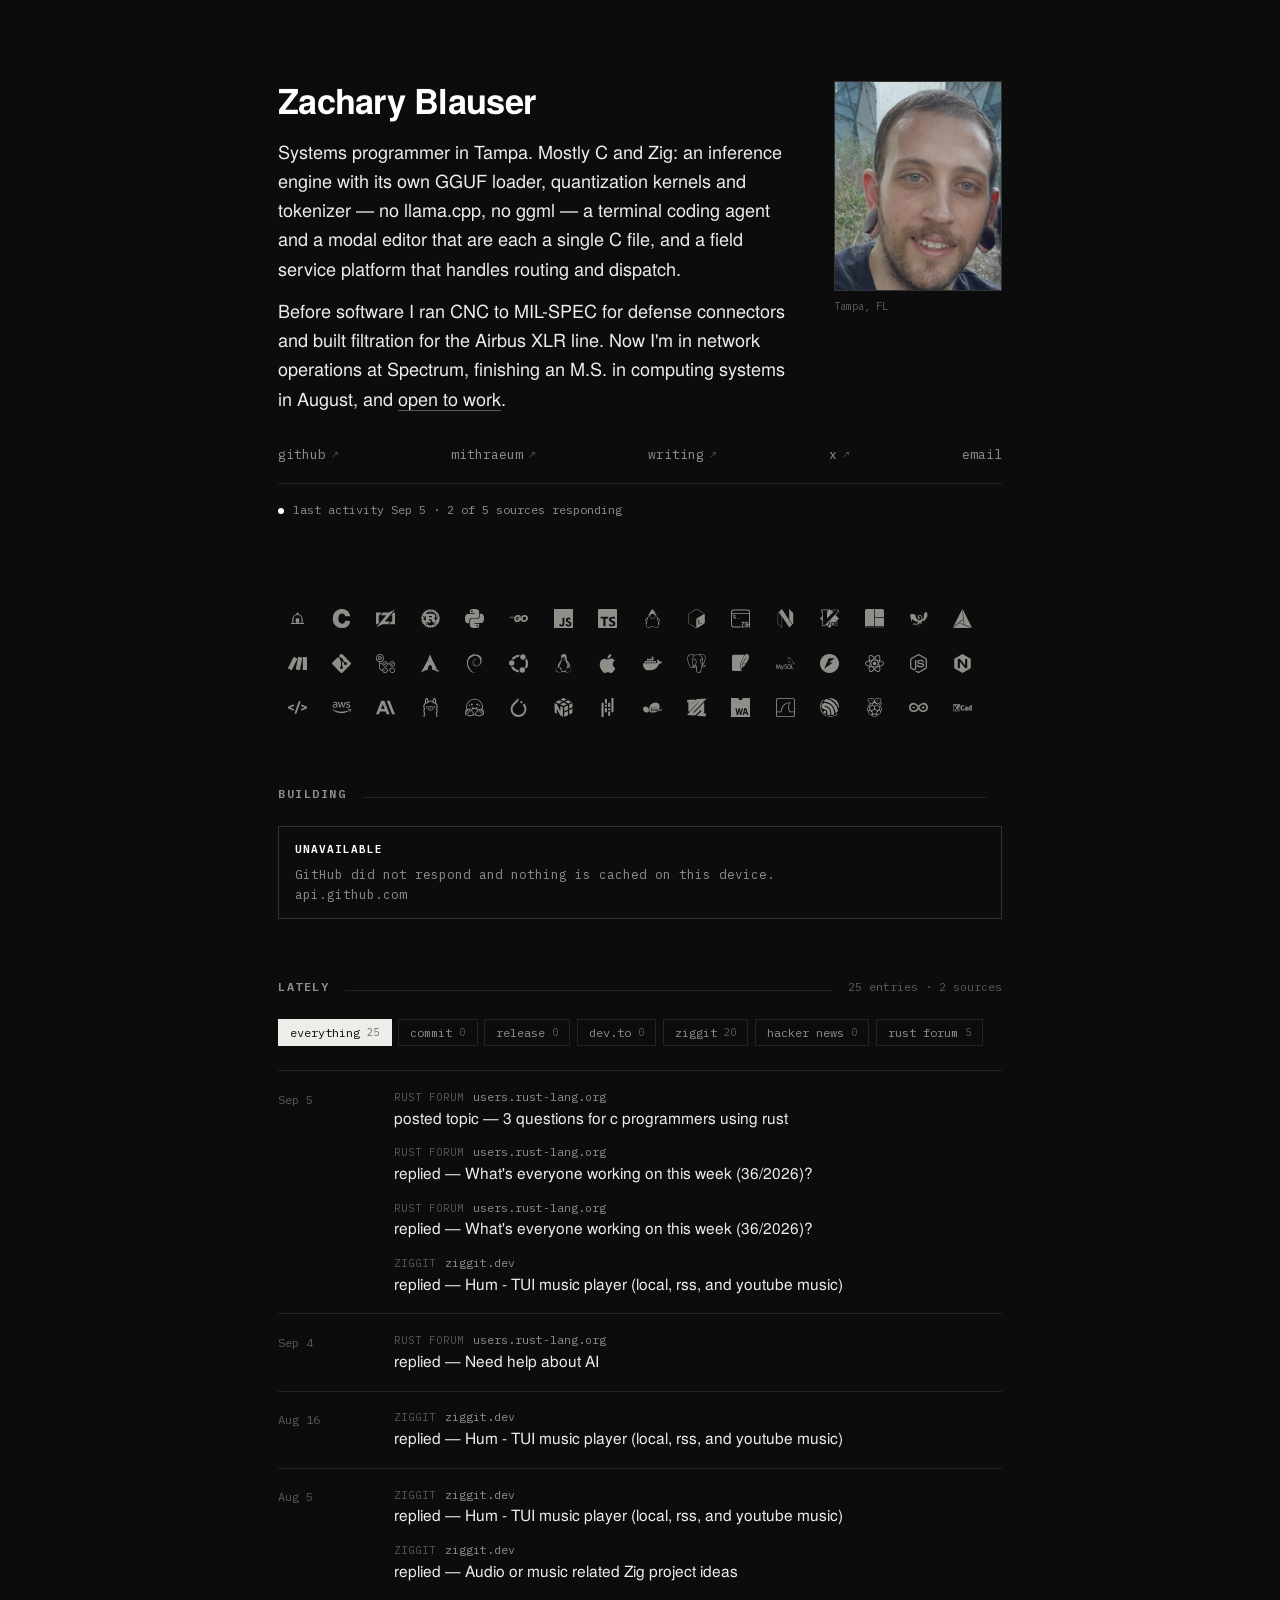
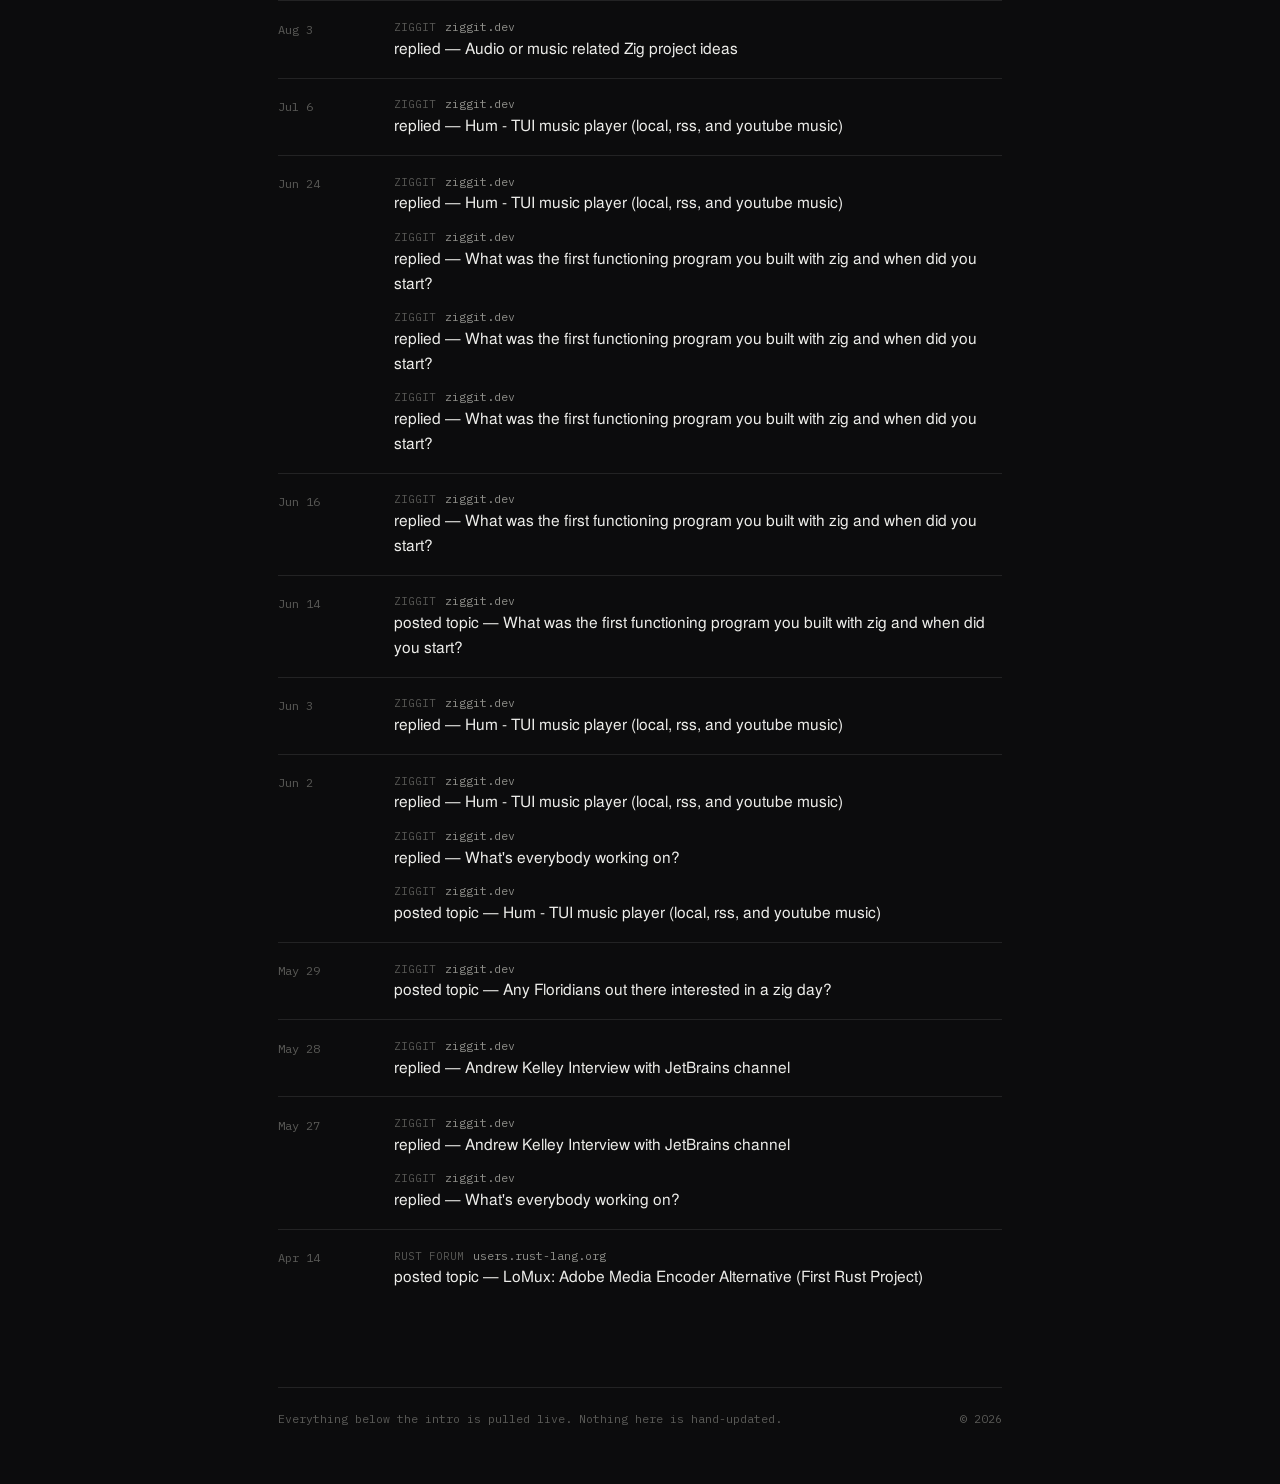
==== commit ae26215d: "v0.0.5 rebuild single live page - 6 pages become one (projects, activity, counts, language) - split " ====
--- a/index.html
+++ b/index.html
@@ -1,256 +1,390 @@
 <!DOCTYPE html>
 <html lang="en">
 <head>
-	<meta charset="UTF-8">
-	<meta name="viewport" content="width=device-width, initial-scale=1.0">
-	<title>ZB-1 · Zachary Blauser</title>
-	<meta name="description" content="Zachary Blauser, systems programmer. C and Zig, infrastructure automation, developer tooling. Tampa, Florida.">
-	<link rel="canonical" href="https://zblauser.dev/">
-	<link rel="icon" href="assets/favicon.svg" type="image/svg+xml">
-	<link rel="icon" href="assets/favicon-32.png" sizes="32x32">
-	<link rel="apple-touch-icon" href="assets/favicon-180.png">
-	<meta name="theme-color" content="#000000">
-	<meta property="og:type" content="website">
-	<meta property="og:site_name" content="Zachary Blauser">
-	<meta property="og:title" content="ZB-1 · Zachary Blauser">
-	<meta property="og:description" content="Zachary Blauser, systems programmer. C and Zig, infrastructure automation, developer tooling. Tampa, Florida.">
-	<meta property="og:url" content="https://zblauser.dev/">
-	<meta property="og:image" content="https://zblauser.dev/assets/og.png">
-	<meta property="og:image:width" content="1200">
-	<meta property="og:image:height" content="630">
-	<meta name="twitter:card" content="summary_large_image">
-	<meta name="twitter:creator" content="@parhelicsquare">
-	<meta name="twitter:title" content="ZB-1 · Zachary Blauser">
-	<meta name="twitter:description" content="Zachary Blauser, systems programmer. C and Zig, infrastructure automation, developer tooling. Tampa, Florida.">
-	<meta name="twitter:image" content="https://zblauser.dev/assets/og.png">
-	<link rel="stylesheet" href="style.css">
+<meta charset="UTF-8">
+<meta name="viewport" content="width=device-width, initial-scale=1.0">
+<title>Zachary Blauser</title>
+<meta name="description" content="Zachary Blauser — systems programmer in Tampa. C, Zig, Rust. A live record of what I'm building.">
+<link rel="icon" href="assets/favicon.svg" type="image/svg+xml">
+<link rel="stylesheet" href="style.css">
+<link rel="canonical" href="https://zblauser.dev/">
+<link rel="icon" href="assets/favicon-32.png" sizes="32x32">
+<link rel="apple-touch-icon" href="assets/favicon-180.png">
+<meta name="theme-color" content="#0c0c0d">
+<meta property="og:type" content="website">
+<meta property="og:site_name" content="Zachary Blauser">
+<meta property="og:title" content="Zachary Blauser">
+<meta property="og:description" content="Systems programmer in Tampa. Mostly C and Zig. A live record of what I am building.">
+<meta property="og:url" content="https://zblauser.dev/">
+<meta property="og:image" content="https://zblauser.dev/assets/og.png">
+<meta property="og:image:width" content="1200">
+<meta property="og:image:height" content="630">
+<meta name="twitter:card" content="summary_large_image">
+<meta name="twitter:creator" content="@parhelicsquare">
+<meta name="twitter:title" content="Zachary Blauser">
+<meta name="twitter:description" content="Systems programmer in Tampa. Mostly C and Zig. A live record of what I am building.">
+<meta name="twitter:image" content="https://zblauser.dev/assets/og.png">
 </head>
 <body>
-	<div class="sheet">
-		<header class="title-block">
-			<div class="tb-name">
-				<h1>ZACHARY BLAUSER</h1>
-				<span class="tb-part">ZB-1</span>
-				<span class="tb-fn">SYSTEMS PROGRAMMER</span>
-			</div>
-			<div class="tb-cells">
-				<div class="tb-cell"><span class="lbl">Document</span><span class="val">ZB-1-DS</span></div>
-				<div class="tb-cell"><span class="lbl">Sheet</span><span class="val">COVER</span></div>
-			</div>
-		</header>
-		<nav class="toc"><a href="index.html" aria-current="page"><span class="sec">—</span>COVER</a><a href="projects.html"><span class="sec">2.0</span>PROJECTS</a><a href="about.html"><span class="sec">3.0</span>ABOUT</a><a href="now.html"><span class="sec">4.0</span>NOW</a><a href="log.html"><span class="sec">5.0</span>LOG</a><a href="uses.html"><span class="sec">6.0</span>TOOLS</a><a href="mailto:zacharymblauser@gmail.com" class="contact-cta"><span class="sec">7.0</span>CONTACT</a></nav>
-
-		<main class="doc-body">
-
-			<div class="tick-rule" data-label="0–100 MM"></div>
-
-
-			<div class="cover-grid">
-				<div class="cover-cell">
-					<span class="cell-label">Fig. 1. Package outline and pin configuration (top view)</span>
-					<svg class="pin-diagram" viewBox="51 26 305 260" role="img"
-						aria-label="SOIC-8 package, top view. Left pins 1 to 4: ZIG, C, RUST, GND. Right pins 8 to 5: VCC, INFRA, EMBED, CLI.">
-
-						<text class="ref" x="200" y="40" text-anchor="middle">U1</text>
-
-						<!-- gull-wing leads, drawn to pitch: 1.27 BSC scaled off the body -->
-						<path class="pin-lead" d="M 135 66 H 100 V 80 H 135" />
-						<path class="pin-lead" d="M 135 109 H 100 V 123 H 135" />
-						<path class="pin-lead" d="M 135 152 H 100 V 166 H 135" />
-						<path class="pin-lead" d="M 135 195 H 100 V 209 H 135" />
-						<path class="pin-lead" d="M 265 66 H 300 V 80 H 265" />
-						<path class="pin-lead" d="M 265 109 H 300 V 123 H 265" />
-						<path class="pin-lead" d="M 265 152 H 300 V 166 H 265" />
-						<path class="pin-lead" d="M 265 195 H 300 V 209 H 265" />
-
-						<!-- body, drawn over the lead roots so they read as tucked under -->
-						<rect class="pkg-body" x="135" y="55" width="130" height="165" />
-						<path class="pkg-mark" d="M 188 55 A 12 12 0 0 0 212 55" />
-						<circle class="pin-pad" cx="145" cy="66" r="3" />
-
-						<!-- pin numbers inside the body, signal names outside the leads -->
-						<text class="pin-num" x="153" y="77">1</text>
-						<text class="pin-num" x="153" y="120">2</text>
-						<text class="pin-num" x="153" y="163">3</text>
-						<text class="pin-num" x="153" y="206">4</text>
-						<text class="pin-num" x="247" y="77"  text-anchor="end">8</text>
-						<text class="pin-num" x="247" y="120" text-anchor="end">7</text>
-						<text class="pin-num" x="247" y="163" text-anchor="end">6</text>
-						<text class="pin-num" x="247" y="206" text-anchor="end">5</text>
-
-						<text x="92" y="77"  font-size="12" text-anchor="end">ZIG</text>
-						<text x="92" y="120" font-size="12" text-anchor="end">C</text>
-						<text x="92" y="163" font-size="12" text-anchor="end">RUST</text>
-						<text x="92" y="206" font-size="12" text-anchor="end">GND</text>
-						<text x="308" y="77"  font-size="12">VCC</text>
-						<text x="308" y="120" font-size="12">INFRA</text>
-						<text x="308" y="163" font-size="12">EMBED</text>
-						<text x="308" y="206" font-size="12">CLI</text>
-
-						<!-- laser marking -->
-						<text x="200" y="132" font-size="16" text-anchor="middle" font-weight="600">ZB-1</text>
-						<text x="200" y="149" font-size="10" text-anchor="middle">TPA FL</text>
-						<text class="ref" x="200" y="165" text-anchor="middle">2609</text>
-
-						<!-- overall lead span, real datasheet furniture -->
-						<path class="dim" d="M 100 213 V 254" />
-						<path class="dim" d="M 300 213 V 254" />
-						<path class="dim" d="M 100 248 H 300" />
-						<path class="dim" d="M 100 244 V 252" />
-						<path class="dim" d="M 300 244 V 252" />
-						<text class="ref" x="200" y="244" text-anchor="middle">6.00</text>
-
-						<text class="ref" x="200" y="277" text-anchor="middle">SOIC-8 &#183; 150 MIL &#183; 1.27 BSC</text>
-					</svg>
-				</div>
-
-				<div class="cover-cell">
-					<span class="cell-label">Fig. 2. Package photograph</span>
-					<figure class="package-photo">
-						<img src="assets/profile.jpg" alt="Zachary Blauser">
-						<figcaption>ZB-1 · single unit · not to scale</figcaption>
-					</figure>
-				</div>
-			</div>
-
-			<section class="section" id="features">
-				<h2><span class="sec-no">1.0</span> Features</h2>
-				<ul class="features">
-					<li><b>Systems programming</b> in C and Zig. Own loaders, kernels, tokenizers</li>
-					<li><b>Single-file tools.</b> No node, no python, no runtime to install</li>
-					<li><b>Infrastructure automation</b> and developer tooling</li>
-					<li><b>Embedded and close to the metal.</b> The hardware/software boundary</li>
-					<li><b>M.S. Computer Science</b>; B.S. Computer Science; B.A. Political Science</li>
-					<li>Operating location: Tampa, Florida</li>
-					<li>Model agnostic tooling across 13 providers, plus local inference</li>
-				</ul>
-			</section>
-
-			<section class="section" id="description">
-				<h2><span class="sec-no">1.1</span> General Description</h2>
-				<div class="prose">
-					<p>
-						ZB-1 is a systems programmer optimized for low-level work: language runtimes,
-						terminal software, and the infrastructure underneath both. Primary output is
-						small, fast, dependency-free tools: a C inference engine with its own loader
-						and tokenizer, a terminal agent in a single C file, a Zig music client that
-						needs no authentication.
-					</p>
-					<p>
-						Full specifications for each part are given in
-						<a href="projects.html">Section 2.0</a>. Current operating conditions are given
-						in <a href="now.html">Section 4.0</a>.
-					</p>
-				</div>
-			</section>
-
-			<section class="section" id="revisions">
-				<h2>
-					<span class="sec-no">1.2</span> Revision History
-					<span class="sec-note">Latest tagged releases · live</span>
-				</h2>
-				<div class="table-wrap">
-					<table class="spec">
-						<thead>
-							<tr>
-								<th>Rev</th>
-								<th>Part</th>
-								<th>Version</th>
-								<th>Date</th>
-								<th>Description</th>
-							</tr>
-						</thead>
-						<tbody id="rev-body">
-							<tr><td colspan="5"><span class="data-na">READING</span></td></tr>
-						</tbody>
-					</table>
-				</div>
-				<p class="table-note">Full change record in <a href="log.html">Section 5.0</a>.</p>
-			</section>
-
-			<section class="section" id="ordering">
-				<h2><span class="sec-no">1.3</span> Ordering Information</h2>
-				<div class="order-links" id="order-links"></div>
-				<div class="barcode-row" data-barcode></div>
-			</section>
-
-		</main>
-	</div>
-
-	<script src="gh.js"></script>
-	<script src="site.js"></script>
-	<script>
-		Site.initDoc({ title: 'COVER' });
-
-		// Ordering information. Links only, no third-party feeds.
-		(function renderOrder() {
-			const host = document.getElementById('order-links');
-			const D = Site.DOC;
-			const items = [
-				{ href: D.github, label: 'GitHub' },
-				{ href: 'https://dev.to/zblauser', label: 'dev.to' },
-				D.x ? { href: D.x, label: 'X' } : null,
-				{ href: 'mailto:' + D.email, label: 'Email' }
-			].filter(Boolean);
-
-			host.innerHTML = items.map(i =>
-				`<a href="${i.href}"${i.href.startsWith('mailto:') ? '' : ' target="_blank" rel="noopener"'}>${i.label} →</a>`
-			).join('');
-		})();
-
-		// Revision history: latest release per part, newest first.
-		//
-		// Deferred until the table is actually on screen. This costs ten of a
-		// visitor's sixty unauthenticated GitHub requests, and section 1.2 sits
-		// well below the fold — a reader who never scrolls to it should not pay
-		// for it. IntersectionObserver is unavailable in nothing we support, but
-		// the fallback runs the fetch immediately rather than showing nothing.
-		function whenVisible(el, run) {
-			if (!('IntersectionObserver' in window)) { run(); return; }
-			const io = new IntersectionObserver(entries => {
-				if (entries.some(e => e.isIntersecting)) { io.disconnect(); run(); }
-			}, { rootMargin: '300px' });
-			io.observe(el);
-		}
-
-		whenVisible(document.getElementById('revisions'), async function renderRevisions() {
-			const body = document.getElementById('rev-body');
-			const { releases, stale } = await GH.fetchReleases();
-
-			if (!releases || releases.length === 0) {
-				body.innerHTML = '<tr><td colspan="5">' + Site.fault(
-					'Release data could not be read from the GitHub API and no cached copy exists on this device.',
-					'SOURCE: api.github.com · RETRY: reload'
-				) + '</td></tr>';
-				return;
-			}
-
-			const rows = releases.slice(0, 8);
-			const total = rows.length;
-
-			body.innerHTML = rows.map((r, i) => {
-				// Newest release carries the highest revision number.
-				const rev = String(total - i).padStart(3, '0');
-				const isNew = GH.isRecent(r.time, 21);
-				const desc = GH.escapeHtml(GH.truncate(r.body || r.name || '—', 64));
-				return `
-					<tr${isNew ? ' class="is-new"' : ''}>
-						<td class="num">${rev}</td>
-						<td class="id"><a href="https://github.com/${GH.escapeHtml(r.repoFull)}" target="_blank" rel="noopener">${GH.escapeHtml(r.repo)}</a></td>
-						<td class="id"><a href="${GH.escapeHtml(r.url)}" target="_blank" rel="noopener">${GH.escapeHtml(r.tag)}</a></td>
-						<td class="num">${GH.isoDate(r.time)}</td>
-						<td>${desc}</td>
-					</tr>
-				`;
-			}).join('');
-
-			if (stale) {
-				body.insertAdjacentHTML('beforeend', '<tr><td colspan="5">' + Site.fault(
-					'Showing the last cached copy. The GitHub API did not respond.',
-					'SOURCE: api.github.com · CACHED'
-				) + '</td></tr>');
-			}
-		});
-	</script>
+<div class="wrap">
+
+  <header>
+    <div>
+      <h1>Zachary Blauser</h1>
+      <p class="intro">
+        Systems programmer in Tampa. Mostly C and Zig: an inference engine with its own GGUF
+        loader, quantization kernels and tokenizer — no llama.cpp, no ggml — a terminal coding
+        agent and a modal editor that are each a single C file, and a field service platform
+        that handles routing and dispatch.
+      </p>
+      <p class="intro">
+        Before software I ran CNC to MIL-SPEC for defense connectors and built filtration for the
+        Airbus XLR line. Now I'm in network operations at Spectrum, finishing an M.S. in computing
+        systems in August, and <a href="mailto:zacharymblauser@gmail.com">open to work</a>.
+      </p>
+    </div>
+
+    <figure class="portrait">
+      <img src="assets/profile.jpg" alt="Zachary Blauser" width="700" height="875">
+      <figcaption>Tampa, FL</figcaption>
+    </figure>
+  </header>
+
+  <div class="strip">
+    <div class="links">
+      <a href="https://github.com/zblauser" target="_blank" rel="noopener" data-ext>github</a>
+      <a href="https://mithraeum.studio" target="_blank" rel="noopener" data-ext>mithraeum</a>
+      <a href="https://dev.to/zblauser" target="_blank" rel="noopener" data-ext>writing</a>
+      <a href="https://x.com/parhelicsquare" target="_blank" rel="noopener" data-ext>x</a>
+      <a href="mailto:zacharymblauser@gmail.com">email</a>
+    </div>
+    <div class="status"><span class="dot" id="dot"></span><span id="status">checking sources…</span></div>
+
+    <div class="stats" id="stats"></div>
+    <div class="langbar" id="langbar"></div>
+    <div class="langkey" id="langkey"></div>
+
+    <div class="tools" id="tools"><span class="tnote">loading…</span></div>
+  </div>
+
+  <div class="sec"><h2>Building</h2><span class="rule"></span><span class="meta" id="proj-meta"></span></div>
+  <div id="projects"><div class="loading">loading…</div></div>
+
+  <div class="sec"><h2>Lately</h2><span class="rule"></span><span class="meta" id="feed-meta"></span></div>
+  <div class="filters" id="filters"></div>
+  <div id="feed"><div class="loading">loading…</div></div>
+
+  <footer>
+    <span>Everything below the intro is pulled live. Nothing here is hand-updated.</span>
+    <span id="year"></span>
+  </footer>
+</div>
+
+<script src="gh.js"></script>
+<script src="site.js"></script>
+<script>
+(function () {
+  'use strict';
+
+  const esc = GH.escapeHtml;
+  const SRC = { github:'commit', release:'release', 'dev.to':'dev.to', ziggit:'ziggit', hn:'hacker news', rust:'rust forum' };
+  const ALWAYS = ['github','release','dev.to','ziggit','hn','rust'];
+
+  // The one thing the API cannot tell us: which account means what.
+  const GROUPS = [
+    { owner:'mithraeums', name:'Mithraeum', note:'local-first AI tooling in C',
+      url:'https://github.com/mithraeums', site:'https://mithraeum.studio' },
+    { owner:'zblauser', name:'Personal', note:'terminal tools, Zig and Rust',
+      url:'https://github.com/zblauser', site:'' },
+    { owner:'sys-ae', name:'sys-ae', note:'open-source field service management',
+      url:'https://github.com/sys-ae', site:'https://fieldopt.dev' },
+    { owner:'vim-nvim-plugins', name:'Editor plugins', note:'vim and neovim',
+      url:'https://github.com/vim-nvim-plugins', site:'' }
+  ];
+
+  // Which mark a repo carries. The API cannot know this: several repos hold an
+  // outdated icon, and Mithraeum reads as one product rather than five.
+  //   force  — every repo under this owner uses this one manifest key
+  //   keepOwn— except these, which have a mark of their own worth showing
+  //   only   — this owner shows a mark on these repos and nowhere else
+  // Repos the Building list does not need to carry: the group header already
+  // links the site this one serves.
+  const HIDE = ['sys-ae/fieldopt.github.io'];
+
+  const ICONS = {
+    force: {
+      'mithraeums': 'org:mithraeums',
+      'sys-ae':     'repo:sys-ae/fieldopt.github.io'
+    },
+    keepOwn: ['mithraeums/hako-studio'],
+    only: {
+      'zblauser': ['zblauser/LoMux']
+    }
+  };
+
+  // GitHub's own language colours, muted so the page stays close to monochrome.
+  const LANG_HEX = {
+    C:'#a8b9cc', 'C++':'#f34b7d', Zig:'#ec915c', Rust:'#dea584', Python:'#3572a5',
+    Go:'#00add8', HTML:'#e34c26', CSS:'#563d7c', JavaScript:'#f1e05a',
+    TypeScript:'#3178c6', Shell:'#89e051', 'Vim Script':'#199f4b', Vim:'#199f4b',
+    Java:'#b07219', Ruby:'#701516', Lua:'#000080', Makefile:'#427819', Nix:'#7e7eff'
+  };
+
+  // Anything this dark disappears on a #0c0c0d page; use the neutral instead.
+  function visible(hex) {
+    if (!hex || !/^#[0-9a-f]{6}$/i.test(hex)) return '';
+    const n = parseInt(hex.slice(1), 16);
+    const lum = (0.2126*(n>>16 & 255) + 0.7152*(n>>8 & 255) + 0.0722*(n & 255)) / 255;
+    return lum < 0.22 ? '' : hex;
+  }
+
+  document.getElementById('year').textContent = '© ' + new Date().getFullYear();
+
+  const fault = (msg, code) =>
+    `<div class="fault"><b>unavailable</b>${esc(msg)}${code ? '<br>' + esc(code) : ''}</div>`;
+
+  function dayLabel(d) {
+    const now = new Date(), a = new Date(d);
+    const days = Math.round((new Date(now.getFullYear(),now.getMonth(),now.getDate())
+      - new Date(a.getFullYear(),a.getMonth(),a.getDate())) / 86400000);
+    if (days === 0) return 'today';
+    if (days === 1) return 'yesterday';
+    if (days < 7) return days + ' days ago';
+    return a.toLocaleDateString('en-US',{ month:'short', day:'numeric',
+      year: a.getFullYear() === now.getFullYear() ? undefined : 'numeric' });
+  }
+  const dayKey = t => new Date(t).toISOString().slice(0,10);
+
+  const indexJob = GH.fetchIndex();
+  const eventsJob = GH.fetchEvents();
+
+  // ---------- BUILDING, grouped by account ----------
+  (async function projects() {
+    const host = document.getElementById('projects');
+    const [{ repos, error, stale }, manifest] = await Promise.all([
+      indexJob,
+      fetch('assets/manifest.json').then(r => r.ok ? r.json() : {}).catch(() => ({}))
+    ]);
+
+    if (error || !repos.length) {
+      host.innerHTML = fault('GitHub did not respond and nothing is cached on this device.','api.github.com');
+      return;
+    }
+
+    const file = k => (manifest[k] || {}).file || '';
+    function repoIcon(r) {
+      const only = ICONS.only[r.owner];
+      if (only && only.indexOf(r.full) === -1) return '';
+      const own = 'repo:' + r.full;
+      if (ICONS.keepOwn.indexOf(r.full) !== -1) return file(own);
+      return file(ICONS.force[r.owner] || own);
+    }
+
+    // Exactly what Building renders, in render order. The counts and the
+    // language split below are taken from this rather than from the raw
+    // index, so the numbers describe what a reader can actually see.
+    const listed = GROUPS.flatMap(g =>
+      repos.filter(r => r.owner === g.owner && r.desc && HIDE.indexOf(r.full) === -1));
+
+    host.innerHTML = GROUPS.map(g => {
+      const mine = repos.filter(r => r.owner === g.owner && r.desc && HIDE.indexOf(r.full) === -1);
+      if (!mine.length) return '';
+      const avatar = file('org:' + g.owner);
+      const host = g.site ? g.site.replace(/^https?:\/\//, '').replace(/\/$/, '') : '';
+      return `<div class="group fade">
+        <div class="ghead">
+          <a class="gname" href="${esc(g.url)}" target="_blank" rel="noopener">
+            ${avatar ? `<img src="${esc(avatar)}" alt="" aria-hidden="true">` : ''}${esc(g.name)}
+          </a>
+          ${host ? `<a class="gsite" href="${esc(g.site)}" target="_blank" rel="noopener">${esc(host)}</a>` : ''}
+          <span class="gnote">${esc(g.note)} · ${mine.length}</span>
+        </div>
+        ${mine.map(r => {
+          const ic = repoIcon(r);
+          return `<a class="proj" href="${esc(r.url)}" target="_blank" rel="noopener">
+            <span>
+              <span class="pname">${ic ? `<img src="${esc(ic)}" alt="" aria-hidden="true">` : ''}${esc(r.name)}</span>
+              <span class="pdesc">${esc(r.desc)}</span>
+            </span>
+            <span class="pmeta"><span>${esc(r.lang)}</span><span>${GH.timeAgo(r.pushed)}</span></span>
+          </a>`;
+        }).join('')}
+      </div>`;
+    }).join('');
+
+    document.getElementById('proj-meta').textContent =
+      listed.length + ' repositories' + (stale ? ' · cached' : '');
+
+    // stats + language split, both free: the index is already in hand
+    const stars = listed.reduce((a,r) => a + r.stars, 0);
+    const langs = GH.languageSplit(listed, 6);
+    const ev = await eventsJob;
+    const series = GH.commitSeries(ev.events || [], 90);
+
+    document.getElementById('stats').innerHTML = [
+      ['repositories', listed.length],
+      ['commits', series.total ? series.total + ' / ' + series.span + 'd' : '—'],
+      ['languages', langs.length],
+      ['stars', stars]
+    ].map(([k,v]) => `<div><span class="v">${esc(String(v))}</span><span class="k">${esc(k)}</span></div>`).join('');
+
+    // pct is share of *all* languages, so the top six sum to less than one.
+    // Grow by repo count instead, or the bar stops short of the right edge.
+    document.getElementById('langbar').innerHTML = langs.map(l => {
+      const c = visible(LANG_HEX[l.lang]);
+      return `<span style="flex:${l.n}${c ? ';background:' + c : ''}" title="${esc(l.lang)}"></span>`;
+    }).join('');
+    document.getElementById('langkey').innerHTML =
+      langs.map(l => `<span><b>${esc(l.lang)}</b> ${Math.round(l.pct*100)}%</span>`).join('');
+  })();
+
+
+  // ---------- TOOLS ----------
+  // Vendored from Simple Icons by tools/vendor_tool_icons.py, so this makes no
+  // third-party request. Painted as a CSS mask so one neutral file can take its
+  // brand colour on hover.
+  (async function tools() {
+    const host = document.getElementById('tools');
+    let list = [];
+    try {
+      const r = await fetch('assets/tools.json');
+      if (!r.ok) throw new Error(r.status);
+      list = ((await r.json()) || {}).tools || [];
+    } catch {
+      host.innerHTML = '<span class="tnote">tool list unavailable.</span>';
+      return;
+    }
+    if (!list.length) { host.innerHTML = '<span class="tnote">none listed.</span>'; return; }
+
+    host.innerHTML = list.map(t => {
+      const c = visible(t.hex);
+      return `<a class="tool" href="${esc(t.url)}" target="_blank" rel="noopener"
+                 data-name="${esc(t.name)}" aria-label="${esc(t.name)}"
+                 style="--m:url('${esc(t.file)}')${c ? ';--c:' + c : ''}"><i></i></a>`;
+    }).join('');
+
+    // Touch has no hover, so the first tap reveals the label and the second
+    // follows the link.
+    host.addEventListener('click', e => {
+      const a = e.target.closest('.tool');
+      if (!a || matchMedia('(hover: hover)').matches) return;
+      if (!a.classList.contains('on')) {
+        e.preventDefault();
+        host.querySelectorAll('.tool.on').forEach(x => x.classList.remove('on'));
+        a.classList.add('on');
+      }
+    });
+  })();
+
+  // ---------- LATELY ----------
+  let ENTRIES = [], ACTIVE = 'all', SHOWN = 40;
+
+  function render() {
+    const host = document.getElementById('feed');
+    const rows = ACTIVE === 'all' ? ENTRIES : ENTRIES.filter(e => e.source === ACTIVE);
+
+    if (!rows.length) {
+      host.innerHTML = ACTIVE === 'all'
+        ? fault('No sources responded and nothing is cached on this device.','github · dev.to · ziggit · hn · rust')
+        : '<div class="loading">nothing from this source yet.</div>';
+      return;
+    }
+
+    const page = rows.slice(0, SHOWN), days = [];
+    for (const e of page) {
+      const k = dayKey(e.time);
+      if (!days.length || days[days.length-1].k !== k) days.push({ k, when: dayLabel(e.time), items: [] });
+      days[days.length-1].items.push(e);
+    }
+
+    host.innerHTML = days.map(d => `<div class="day">
+      <div class="when">${esc(d.when)}</div>
+      <div class="items">${d.items.map(e => `
+        <a class="item${e.source === 'release' ? ' rel' : ''}" href="${esc(e.url)}" target="_blank" rel="noopener">
+          <span class="top">
+            <span class="src">${esc(SRC[e.source] || e.source)}</span>
+            <span class="where">${esc(e.repo)}</span>
+            ${e.sha ? `<span class="sha">${esc(e.sha)}</span>` : ''}
+          </span>
+          <span class="what">${esc(e.message)}</span>
+        </a>`).join('')}</div>
+    </div>`).join('')
+      + (rows.length > SHOWN ? `<button class="more" id="more">show more · ${rows.length - SHOWN} left</button>` : '');
+
+    const more = document.getElementById('more');
+    if (more) more.addEventListener('click', () => { SHOWN += 40; render(); });
+  }
+
+  function renderFilters() {
+    const counts = ENTRIES.reduce((a,e) => (a[e.source] = (a[e.source]||0)+1, a), {});
+    const host = document.getElementById('filters');
+    const keys = ['all', ...Object.keys(SRC).filter(k => ALWAYS.includes(k) || counts[k])];
+    host.innerHTML = keys.map(k =>
+      `<button data-s="${k}" class="${k === ACTIVE ? 'on' : ''}">${k === 'all' ? 'everything' : esc(SRC[k])}
+        <span class="n">${k === 'all' ? ENTRIES.length : (counts[k] || 0)}</span></button>`).join('');
+    host.querySelectorAll('button').forEach(b => b.addEventListener('click', () => {
+      ACTIVE = b.dataset.s; SHOWN = 40;
+      host.querySelectorAll('button').forEach(x => x.classList.toggle('on', x === b));
+      render();
+    }));
+    document.getElementById('feed-meta').textContent =
+      ENTRIES.length + ' entries · ' + Object.keys(counts).length + ' sources';
+  }
+
+  (async function feed() {
+    const [gh, devto, ziggit, hn, rust] = await Promise.all([
+      eventsJob,
+      Site.fetchDevtoArticles('zblauser'),
+      Site.fetchForumPosts('ziggit'),
+      Site.fetchHNPosts(),
+      Site.fetchForumPosts('rust')
+    ]);
+
+    const home = { ziggit:'ziggit.dev', rust:'users.rust-lang.org', hn:'news.ycombinator.com' };
+
+    ENTRIES = [
+      ...(gh.events || []).map(e => ({ source:'github', time:e.time, repo:e.repo, sha:e.sha, url:e.url, message:e.message })),
+      ...(devto || []).map(a => ({ source:'dev.to', time:a.time, repo:'article', sha:'', url:a.url, message:a.title })),
+      ...[...(ziggit||[]), ...(hn||[]), ...(rust||[])].map(p => ({
+        source:p.source, time:p.time, repo:home[p.source] || p.repo, sha:'', url:p.url,
+        message:(p.kind ? p.kind + ' — ' : '') + p.title
+      }))
+    ].filter(e => e.time && e.url).sort((a,b) => new Date(b.time) - new Date(a.time));
+
+    renderFilters();
+    render();
+
+    const dot = document.getElementById('dot'), st = document.getElementById('status');
+    const live = new Set(ENTRIES.map(e => e.source)).size;
+    if (ENTRIES.length) {
+      dot.classList.add('live');
+      st.textContent = 'last activity ' + GH.timeAgo(ENTRIES[0].time) + ' · ' + live + ' of 5 sources responding';
+    } else {
+      st.textContent = 'no sources responding';
+    }
+
+    // Releases cost ten of a visitor's sixty unauthenticated requests, so they
+    // are folded in only once the stream is actually on screen.
+    lazily(document.getElementById('feed'), async () => {
+      const { releases } = await GH.fetchReleases();
+      if (!releases || !releases.length) return;
+      ENTRIES = ENTRIES.concat(releases.map(r => ({
+        source:'release', time:r.time, repo:r.repo, sha:r.tag, url:r.url,
+        message:r.body && r.body !== '—' ? r.body : 'released ' + r.tag
+      }))).sort((a,b) => new Date(b.time) - new Date(a.time));
+      renderFilters();
+      render();
+    });
+  })();
+
+  function lazily(el, run) {
+    if (!('IntersectionObserver' in window)) { run(); return; }
+    const io = new IntersectionObserver(es => {
+      if (es.some(e => e.isIntersecting)) { io.disconnect(); run(); }
+    }, { rootMargin: '400px' });
+    io.observe(el);
+  }
+})();
+</script>
 </body>
 </html>
--- a/style.css
+++ b/style.css
@@ -1,1363 +1,171 @@
 /* ========================================
-   ZACHARY BLAUSER — ZB-1 DATASHEET
-   Document type: semiconductor part specification.
-   Hierarchy comes from rule weight, type size and alignment.
-   No opacity ramps, no texture overlays, no glitch.
+   zblauser.dev
+   One page, and it is mostly not written by hand: the projects, the
+   activity stream, the counts and the tool strip are all pulled at load
+   from the sources in gh.js and site.js. The only static prose is the
+   two-paragraph intro.
+
+   Monochrome by choice, warm rather than clinical: #ededea on #0c0c0d.
+   Motion is used once, when data lands, and never loops.
    ======================================== */
 
-/* ========================================
-   FONTS — self-hosted, no third-party requests.
-   TeX Gyre Heros / Heros Cn — GUST Font License (LPPL-style).
-   IBM Plex Mono — SIL OFL 1.1.
-   Licenses in assets/fonts/.
-   ======================================== */
+@font-face{font-family:'Heros';src:url('assets/fonts/heros-regular.woff2') format('woff2');font-weight:400;font-display:swap}
+@font-face{font-family:'Heros';src:url('assets/fonts/heros-bold.woff2') format('woff2');font-weight:700;font-display:swap}
+@font-face{font-family:'Mono';src:url('assets/fonts/plex-mono-regular.woff2') format('woff2');font-weight:400;font-display:swap}
+@font-face{font-family:'Mono';src:url('assets/fonts/plex-mono-semibold.woff2') format('woff2');font-weight:600;font-display:swap}
 
-@font-face {
-	font-family: 'Heros';
-	src: url('assets/fonts/heros-regular.woff2') format('woff2');
-	font-weight: 400;
-	font-style: normal;
-	font-display: swap;
+:root{
+  --bg:#0c0c0d; --ink:#ededea; --bright:#fff; --mid:#8f8f8a; --low:#5a5a57;
+  --line:#232324; --line2:#333335;
+  --sans:'Heros',-apple-system,Helvetica,Arial,sans-serif;
+  --mono:'Mono',ui-monospace,Menlo,monospace;
+  --pad:clamp(1.25rem,5vw,3rem); --measure:820px;
+}
+*{margin:0;padding:0;box-sizing:border-box}
+html{background:var(--bg);color-scheme:dark;-webkit-text-size-adjust:100%}
+body{background:var(--bg);color:var(--ink);font-family:var(--sans);font-size:16px;line-height:1.55;
+ -webkit-font-smoothing:antialiased;text-rendering:optimizeLegibility}
+a{color:inherit}
+::selection{background:var(--ink);color:var(--bg)}
+.wrap{max-width:var(--measure);margin:0 auto;padding:0 var(--pad)}
+
+/* ---------- header ---------- */
+header{padding:clamp(3rem,9vh,6rem) 0 0;display:grid;grid-template-columns:minmax(0,1fr) auto;
+ gap:clamp(1.6rem,4vw,3rem);align-items:start}
+h1{font-size:clamp(1.6rem,4.2vw,2.15rem);font-weight:700;letter-spacing:-.021em;line-height:1.15;color:var(--bright)}
+.intro{margin-top:1rem;font-size:clamp(1.01rem,1.9vw,1.13rem);line-height:1.62;max-width:62ch}
+.intro + .intro{margin-top:.8rem}
+.intro a{text-decoration:underline;text-decoration-color:var(--low);text-underline-offset:.2em;
+ text-decoration-thickness:1px;transition:text-decoration-color .15s}
+.intro a:hover{text-decoration-color:var(--ink)}
+.strip{margin-top:2rem}
+.links{display:flex;flex-wrap:wrap;gap:1.35rem;justify-content:space-between;
+ font-family:var(--mono);font-size:13px;padding-bottom:1.1rem;border-bottom:1px solid var(--line)}
+.links a{color:var(--mid);text-decoration:none;display:inline-flex;align-items:center;gap:.4rem;transition:color .15s}
+.links a:hover{color:var(--bright)}
+.links a[data-ext]::after{content:'↗';font-size:10px;color:var(--low)}
+
+.portrait{width:clamp(132px,17vw,168px);flex:0 0 auto}
+/* The file is already toned and cropped 4:5; no CSS filter, so what ships is
+   exactly what was graded. */
+.portrait img{display:block;width:100%;height:auto;aspect-ratio:4/5;object-fit:cover;
+ border:1px solid var(--line2)}
+.portrait figcaption{font-family:var(--mono);font-size:10.5px;color:var(--low);margin-top:.5rem;line-height:1.5}
+@media(max-width:680px){
+  header{grid-template-columns:1fr}
+  .portrait{width:118px;order:-1}
 }
 
-@font-face {
-	font-family: 'Heros';
-	src: url('assets/fonts/heros-bold.woff2') format('woff2');
-	font-weight: 700;
-	font-style: normal;
-	font-display: swap;
+.status{display:flex;align-items:center;gap:.55rem;margin-top:1.1rem;
+ font-family:var(--mono);font-size:12px;color:var(--mid)}
+.dot{width:6px;height:6px;border-radius:50%;background:var(--low);flex:0 0 auto}
+.dot.live{background:var(--bright)}
+
+/* ---------- stat strip + language bar ---------- */
+.stats{display:flex;flex-wrap:wrap;gap:1.6rem;margin-top:1.4rem;justify-content:space-between;font-family:var(--mono);font-size:12px}
+.stats div{display:flex;flex-direction:column;gap:.15rem}
+.stats .v{color:var(--bright);font-size:15px;font-weight:600;font-variant-numeric:tabular-nums}
+.stats .k{color:var(--low);font-size:10.5px;letter-spacing:.1em;text-transform:uppercase}
+
+.langbar{display:flex;height:4px;margin-top:1.3rem;gap:2px;overflow:hidden}
+.langbar span{display:block;background:var(--mid);transition:filter .15s}
+.langkey{display:flex;flex-wrap:wrap;gap:1rem;margin-top:.65rem;font-family:var(--mono);font-size:11px;color:var(--low)}
+.langkey b{color:var(--mid);font-weight:400}
+
+/* ---------- tools: every mark visible, each one a link ----------
+   The SVGs are single-colour, so they are painted as a mask rather than an
+   <img>. That lets one file be neutral at rest and brand-coloured on hover
+   without shipping two copies. */
+.tools{display:flex;flex-wrap:wrap;gap:.4rem;margin-top:1.4rem}
+.tool{width:38px;height:38px;border:1px solid transparent;display:flex;align-items:center;
+ justify-content:center;transition:border-color .14s,background .14s;position:relative}
+.tool:hover{border-color:var(--line2);background:#141415}
+.tool i{display:block;width:19px;height:19px;background:var(--mid);transition:background .14s;
+ -webkit-mask:var(--m) center/contain no-repeat;mask:var(--m) center/contain no-repeat}
+.tool:hover i{background:var(--c,var(--bright))}
+/* label rides under the mark on hover; on touch a tap shows it the same way */
+.tool::after{content:attr(data-name);position:absolute;top:calc(100% + 5px);left:50%;
+ transform:translateX(-50%);font-family:var(--mono);font-size:10px;color:var(--mid);
+ white-space:nowrap;opacity:0;pointer-events:none;transition:opacity .14s;z-index:5;
+ background:var(--bg);padding:1px 4px}
+.tool:hover::after,.tool:focus-visible::after,.tool.on::after{opacity:1}
+.tnote{font-family:var(--mono);font-size:12px;color:var(--low)}
+
+/* ---------- sections ---------- */
+.sec{display:flex;align-items:baseline;gap:1rem;margin:clamp(2.8rem,6.5vh,4.2rem) 0 1.4rem}
+.sec h2{font-family:var(--mono);font-size:12px;font-weight:600;letter-spacing:.13em;
+ text-transform:uppercase;color:var(--mid);white-space:nowrap}
+.sec .rule{flex:1;height:1px;background:var(--line)}
+.sec .meta{font-family:var(--mono);font-size:11.5px;color:var(--low);white-space:nowrap}
+
+/* ---------- project groups ---------- */
+.group{margin-bottom:2.1rem}
+.group:last-child{margin-bottom:0}
+.ghead{display:flex;align-items:baseline;gap:.7rem;flex-wrap:wrap;margin-bottom:.2rem}
+.ghead .gname{font-size:14px;font-weight:700;color:var(--bright);letter-spacing:-.005em;
+ display:inline-flex;align-items:center;gap:.5rem;text-decoration:none}
+.ghead .gname img{width:16px;height:16px;object-fit:contain;filter:grayscale(1)}
+.ghead .gnote{font-family:var(--mono);font-size:11.5px;color:var(--low)}
+.ghead .gsite{font-family:var(--mono);font-size:11.5px;color:var(--mid);text-decoration:none;
+ border-bottom:1px solid var(--line2);transition:color .15s,border-color .15s}
+.ghead .gsite::after{content:' ↗';font-size:9px;color:var(--low)}
+.ghead .gsite:hover{color:var(--bright);border-color:var(--mid)}
+.ghead a.gname:hover{text-decoration:underline;text-underline-offset:.2em}
+
+.proj{display:grid;grid-template-columns:minmax(0,1fr) auto;gap:1.2rem;align-items:start;
+ padding:.95rem 0;border-top:1px solid var(--line);text-decoration:none}
+.proj:hover .pname{color:var(--bright)}
+.proj .pname{font-size:15.5px;font-weight:700;color:var(--ink);letter-spacing:-.008em;transition:color .15s;
+ display:flex;align-items:center;gap:.55rem}
+.proj .pname img{width:17px;height:17px;object-fit:contain;filter:grayscale(1);flex:0 0 auto}
+.proj .pdesc{margin-top:.28rem;font-size:14.5px;line-height:1.5;color:var(--mid);max-width:58ch}
+.proj .pmeta{font-family:var(--mono);font-size:11.5px;color:var(--low);text-align:right;
+ white-space:nowrap;padding-top:.2rem;display:flex;flex-direction:column;gap:.2rem}
+@media(max-width:640px){
+  .proj{grid-template-columns:1fr;gap:.4rem}
+  .proj .pmeta{text-align:left;flex-direction:row;gap:.9rem}
 }
 
-@font-face {
-	font-family: 'Heros Cn';
-	src: url('assets/fonts/heros-cn-regular.woff2') format('woff2');
-	font-weight: 400;
-	font-style: normal;
-	font-display: swap;
+/* ---------- filters + stream ---------- */
+.filters{display:flex;flex-wrap:wrap;gap:.4rem;margin-bottom:1.5rem}
+.filters button{font-family:var(--mono);font-size:12px;color:var(--mid);background:none;
+ border:1px solid var(--line);padding:.32rem .7rem;cursor:pointer;transition:.15s;
+ display:inline-flex;align-items:center;gap:.45rem}
+.filters button:hover{border-color:var(--line2);color:var(--ink)}
+.filters button.on{background:var(--ink);border-color:var(--ink);color:var(--bg)}
+.filters button .n{font-size:10.5px;color:var(--low)}
+.filters button.on .n{color:var(--bg);opacity:.55}
+
+.day{display:grid;grid-template-columns:92px minmax(0,1fr);gap:1.5rem;padding:1.05rem 0;
+ border-top:1px solid var(--line)}
+.day .when{font-family:var(--mono);font-size:12px;color:var(--low);padding-top:.18rem;
+ position:sticky;top:1rem;align-self:start;font-variant-numeric:tabular-nums}
+.items{display:flex;flex-direction:column;gap:.8rem;min-width:0}
+.item{display:block;text-decoration:none;min-width:0}
+.item .top{display:flex;align-items:baseline;gap:.6rem;flex-wrap:wrap}
+.item .src{font-family:var(--mono);font-size:10.5px;letter-spacing:.09em;text-transform:uppercase;color:var(--low)}
+.item.rel .src{color:var(--bright)}
+.item .where{font-family:var(--mono);font-size:11.5px;color:var(--mid)}
+.item .what{margin-top:.15rem;font-size:15.5px;line-height:1.45;color:var(--ink);
+ transition:color .15s;overflow-wrap:anywhere}
+.item:hover .what,.item:hover .where{color:var(--bright)}
+.item .sha{font-family:var(--mono);font-size:11px;color:var(--low)}
+@media(max-width:640px){ .day{grid-template-columns:1fr;gap:.55rem} .day .when{position:static} }
+
+.loading{font-family:var(--mono);font-size:12.5px;color:var(--low);padding:1.1rem 0}
+.fault{border:1px solid var(--line2);padding:.9rem 1rem;font-family:var(--mono);font-size:12.5px;
+ line-height:1.6;color:var(--mid);margin:.6rem 0}
+.fault b{display:block;color:var(--bright);font-weight:600;letter-spacing:.09em;
+ text-transform:uppercase;font-size:11px;margin-bottom:.3rem}
+.more{font-family:var(--mono);font-size:12px;color:var(--mid);background:none;border:1px solid var(--line);
+ padding:.5rem 1rem;cursor:pointer;margin-top:1.3rem;width:100%;transition:.15s}
+.more:hover{border-color:var(--line2);color:var(--bright)}
+
+footer{margin:clamp(3.5rem,9vh,6rem) 0 3.5rem;padding-top:1.4rem;border-top:1px solid var(--line);
+ font-family:var(--mono);font-size:11.5px;color:var(--low);display:flex;justify-content:space-between;
+ gap:1rem;flex-wrap:wrap}
+
+@media(prefers-reduced-motion:no-preference){
+  .fade{animation:rise .38s ease both}
+  @keyframes rise{from{opacity:0;transform:translateY(5px)}to{opacity:1;transform:none}}
 }
-
-@font-face {
-	font-family: 'Heros Cn';
-	src: url('assets/fonts/heros-cn-bold.woff2') format('woff2');
-	font-weight: 700;
-	font-style: normal;
-	font-display: swap;
-}
-
-@font-face {
-	font-family: 'Plex Mono';
-	src: url('assets/fonts/plex-mono-regular.woff2') format('woff2');
-	font-weight: 400;
-	font-style: normal;
-	font-display: swap;
-}
-
-@font-face {
-	font-family: 'Plex Mono';
-	src: url('assets/fonts/plex-mono-semibold.woff2') format('woff2');
-	font-weight: 600;
-	font-style: normal;
-	font-display: swap;
-}
-
-/* ========================================
-   TOKENS
-   Black and white only, blueprint logic. The sheet is black with white
-   ink; figures and tables invert to white with black ink. No hue at all,
-   so emphasis is carried by inversion rather than colour.
-   ======================================== */
-
-:root {
-	--ground: #121214;       /* outside the sheet, so the sheet edge reads */
-	--stock: #000000;        /* the sheet itself */
-	--ink: #e8e8ea;          /* white ink */
-	--bright: #ffffff;
-	--dim: #9a9a9e;
-	--rule: #5e5e63;
-	--rule-bright: #7d7d83;
-	--tint: #141416;
-	--tint-deep: #1c1c1f;
-
-	/* Inverted panel. Figures and tables are drawings pasted onto the sheet,
-	   so they carry the opposite polarity. No hue anywhere: emphasis comes
-	   from inversion, the way schematic printing does it. */
-	--panel: #ffffff;
-	--panel-ink: #000000;
-	--panel-dim: #3a3a3e;
-	--panel-rule: #8a8a90;
-	--panel-rule-bright: #6e6e74;
-	--panel-tint: #ebebed;
-
-	--sans: 'Heros', Helvetica, Arial, sans-serif;
-	--cond: 'Heros Cn', 'Helvetica Neue Condensed', 'Arial Narrow', Helvetica, sans-serif;
-	--mono: 'Plex Mono', ui-monospace, Menlo, monospace;
-
-	--gut: 2.5rem;
-}
-
-* {
-	margin: 0;
-	padding: 0;
-	box-sizing: border-box;
-}
-
-html {
-	background: var(--stock);
-	-webkit-text-size-adjust: 100%;
-	color-scheme: dark;
-}
-
-body {
-	background: var(--stock);
-	color: var(--ink);
-	font-family: var(--cond);
-	font-size: 15px;
-	line-height: 1.45;
-}
-
-.sheet {
-	width: 100%;
-	background: var(--stock);
-	min-height: 100vh;
-	padding: 0 var(--gut);
-	display: flex;
-	flex-direction: column;
-}
-
-/* Wider windows get a deeper margin so the rules do not run to the glass. */
-@media (min-width: 1400px) {
-	:root { --gut: 4rem; }
-}
-
-a {
-	color: inherit;
-	text-decoration: underline;
-	text-underline-offset: 0.18em;
-	text-decoration-thickness: 1px;
-}
-
-a:hover {
-	background: var(--bright);
-	color: var(--stock);
-	text-decoration: none;
-}
-
-::selection {
-	background: var(--bright);
-	color: var(--stock);
-}
-
-/* ========================================
-   TITLE BLOCK
-   Drawing title block: labelled cells, divided by rules.
-   ======================================== */
-
-.title-block {
-	border-bottom: 2px solid var(--rule);
-	margin: 0 calc(-1 * var(--gut));
-	padding: 0;
-}
-
-.tb-name {
-	display: flex;
-	align-items: baseline;
-	justify-content: space-between;
-	gap: 1rem;
-	padding: 1.4rem var(--gut) 1rem var(--gut);
-	border-bottom: 1px solid var(--rule);
-	flex-wrap: wrap;
-}
-
-.tb-name h1 {
-	font-family: var(--cond);
-	font-size: 2.1rem;
-	font-weight: 700;
-	letter-spacing: 0.02em;
-	text-transform: uppercase;
-	line-height: 1;
-}
-
-.tb-name .tb-part {
-	font-family: var(--mono);
-	font-size: 1.5rem;
-	font-weight: 600;
-	letter-spacing: -0.02em;
-}
-
-.tb-name .tb-fn {
-	font-family: var(--cond);
-	font-size: 0.85rem;
-	text-transform: uppercase;
-	letter-spacing: 0.16em;
-	white-space: nowrap;
-}
-
-/* Labelled cell strip */
-.tb-cells {
-	display: grid;
-	grid-template-columns: repeat(5, 1fr);
-}
-
-.tb-cell {
-	padding: 0.4rem 0.7rem 0.45rem 0.7rem;
-	border-right: 1px solid var(--rule);
-	min-width: 0;
-}
-
-.tb-cell:first-child { padding-left: var(--gut); }
-.tb-cell:last-child { border-right: none; padding-right: var(--gut); }
-
-.tb-cell .lbl {
-	display: block;
-	font-family: var(--cond);
-	font-size: 0.56rem;
-	font-weight: 700;
-	letter-spacing: 0.14em;
-	text-transform: uppercase;
-	color: var(--ink);
-	opacity: 0.55;
-	margin-bottom: 0.1rem;
-}
-
-.tb-cell .val {
-	display: block;
-	font-family: var(--mono);
-	font-size: 0.78rem;
-	font-weight: 600;
-	white-space: nowrap;
-	overflow: hidden;
-	text-overflow: ellipsis;
-}
-
-.tb-cell .val.caution {
-	color: var(--stock);
-	background: var(--bright);
-	padding: 0 0.3rem;
-	display: inline-block;
-}
-
-/* ========================================
-   TABLE OF CONTENTS / NAV
-   ======================================== */
-
-.toc {
-	display: grid;
-	grid-template-columns: repeat(7, 1fr);
-	border-bottom: 1px solid var(--rule);
-	margin: 0 calc(-1 * var(--gut));
-}
-
-.toc a {
-	display: flex;
-	align-items: baseline;
-	gap: 0.45rem;
-	padding: 0.55rem 0.7rem;
-	border-right: 1px solid var(--rule);
-	font-family: var(--cond);
-	font-size: 0.78rem;
-	font-weight: 700;
-	letter-spacing: 0.1em;
-	text-transform: uppercase;
-}
-
-.toc a:first-child { padding-left: var(--gut); }
-.toc a:last-child { border-right: none; }
-
-.toc a .sec {
-	font-family: var(--mono);
-	font-size: 0.7rem;
-	font-weight: 400;
-	opacity: 0.55;
-	letter-spacing: 0;
-}
-
-.toc a:hover {
-	background: var(--tint);
-}
-
-.toc a[aria-current='page'] {
-	background: var(--ink);
-	color: var(--stock);
-}
-
-.toc a[aria-current='page'] .sec { opacity: 0.7; }
-
-.toc a.contact-cta {
-	background: var(--tint-deep);
-}
-
-.toc a.contact-cta:hover {
-	background: var(--ink);
-	color: var(--stock);
-}
-
-/* ========================================
-   SECTIONS
-   ======================================== */
-
-.doc-body {
-	flex: 1;
-	padding: 1.6rem 0 2rem 0;
-}
-
-.section {
-	margin-bottom: 2.2rem;
-}
-
-.section > h2 {
-	display: flex;
-	align-items: baseline;
-	gap: 0.7rem;
-	font-family: var(--cond);
-	font-size: 1rem;
-	font-weight: 700;
-	letter-spacing: 0.12em;
-	text-transform: uppercase;
-	border-bottom: 1.5px solid var(--rule);
-	padding-bottom: 0.25rem;
-	margin-bottom: 0.9rem;
-}
-
-.section > h2 .sec-no {
-	font-family: var(--mono);
-	font-size: 0.9rem;
-	font-weight: 600;
-	letter-spacing: 0;
-}
-
-.section > h2 .sec-note {
-	margin-left: auto;
-	font-size: 0.68rem;
-	font-weight: 400;
-	letter-spacing: 0.1em;
-	opacity: 0.6;
-}
-
-.section h3 {
-	font-family: var(--cond);
-	font-size: 0.85rem;
-	font-weight: 700;
-	letter-spacing: 0.1em;
-	text-transform: uppercase;
-	margin: 1.3rem 0 0.5rem 0;
-	display: flex;
-	align-items: baseline;
-	gap: 0.6rem;
-}
-
-.section h3 .sec-no {
-	font-family: var(--mono);
-	font-size: 0.78rem;
-	font-weight: 400;
-	opacity: 0.6;
-}
-
-/* ========================================
-   FEATURES LIST — square bullets, two columns
-   ======================================== */
-
-.features {
-	list-style: none;
-	columns: 2;
-	column-gap: 2.5rem;
-	font-size: 0.92rem;
-}
-
-.features li {
-	break-inside: avoid;
-	padding-left: 1rem;
-	position: relative;
-	margin-bottom: 0.3rem;
-}
-
-.features li::before {
-	content: '';
-	position: absolute;
-	left: 0;
-	top: 0.5em;
-	width: 5px;
-	height: 5px;
-	background: var(--ink);
-}
-
-.features li b {
-	font-weight: 700;
-}
-
-/* ========================================
-   SPEC TABLES
-   ======================================== */
-
-.table-wrap {
-	overflow-x: auto;
-	-webkit-overflow-scrolling: touch;
-	border: 1px solid var(--rule);
-}
-
-table.spec {
-	width: 100%;
-	border-collapse: collapse;
-	font-size: 0.82rem;
-	min-width: 780px;
-}
-
-table.spec caption {
-	caption-side: top;
-	text-align: left;
-	font-family: var(--cond);
-	font-size: 0.7rem;
-	font-weight: 700;
-	letter-spacing: 0.12em;
-	text-transform: uppercase;
-	padding: 0 0 0.35rem 0;
-}
-
-table.spec thead th {
-	background: var(--tint);
-	font-family: var(--cond);
-	font-size: 0.66rem;
-	font-weight: 700;
-	letter-spacing: 0.12em;
-	text-transform: uppercase;
-	text-align: left;
-	padding: 0.35rem 0.6rem;
-	border-bottom: 1px solid var(--rule);
-	border-right: 1px solid var(--rule);
-	white-space: nowrap;
-}
-
-table.spec thead th:last-child { border-right: none; }
-
-table.spec tbody td {
-	padding: 0.3rem 0.6rem;
-	min-width: 0;
-	border-bottom: 1px solid rgba(46, 138, 82, 0.28);
-	border-right: 1px solid rgba(46, 138, 82, 0.18);
-	vertical-align: top;
-}
-
-table.spec tbody td:last-child { border-right: none; }
-table.spec tbody tr:last-child td { border-bottom: none; }
-
-/* Numeric / identifier columns run in mono, right aligned. */
-table.spec .num,
-table.spec td.num {
-	font-family: var(--mono);
-	font-size: 0.76rem;
-	text-align: right;
-	white-space: nowrap;
-}
-
-table.spec .id,
-table.spec td.id {
-	font-family: var(--mono);
-	font-size: 0.76rem;
-	font-weight: 600;
-	white-space: nowrap;
-}
-
-table.spec .unit {
-	font-family: var(--cond);
-	font-size: 0.72rem;
-	text-transform: uppercase;
-	letter-spacing: 0.06em;
-	opacity: 0.7;
-	white-space: nowrap;
-}
-
-
-/* Short columns never wrap; the description column takes the slack. */
-table.spec thead th:not(:last-child),
-table.spec tbody td.id,
-table.spec tbody td.num,
-table.spec tbody td.unit { white-space: nowrap; }
-
-table.spec tbody td:last-child { min-width: 22ch; }
-
-table.spec tr.caution td {
-	font-weight: 700;
-}
-
-table.spec tr.is-new td.id::after {
-	content: 'NEW';
-	display: inline-block;
-	margin-left: 0.4rem;
-	font-family: var(--cond);
-	font-size: 0.58rem;
-	font-weight: 700;
-	letter-spacing: 0.1em;
-	color: var(--panel);
-	background: var(--panel-ink);
-	padding: 0 0.25rem;
-	vertical-align: 0.1em;
-}
-
-table.spec tr.is-new td.id ~ td.id::after { content: none; }
-
-table.spec tbody tr:hover {
-	background: var(--tint);
-}
-
-table.spec a {
-	border-bottom: 1px solid var(--rule);
-}
-
-table.spec a:hover {
-	border-bottom-color: var(--ink);
-	background: var(--tint-deep);
-}
-
-.table-note {
-	font-family: var(--cond);
-	font-size: 0.74rem;
-	letter-spacing: 0.02em;
-	margin-top: 0.4rem;
-}
-
-/* Short metadata strips keep the caps treatment. */
-.table-note.meta {
-	font-size: 0.68rem;
-	letter-spacing: 0.06em;
-	text-transform: uppercase;
-}
-
-.data-na {
-	font-family: var(--mono);
-	font-size: 0.76rem;
-	letter-spacing: 0.04em;
-	opacity: 0.65;
-}
-
-/* Vendored icons: small, squared off, no rounding. */
-.part-icon {
-	width: 14px;
-	height: 14px;
-	object-fit: contain;
-	vertical-align: -2px;
-	margin-right: 0.35rem;
-}
-
-.org-avatar {
-	width: 18px;
-	height: 18px;
-	object-fit: contain;
-	border: 1px solid var(--rule);
-	vertical-align: -4px;
-}
-
-/* ========================================
-   COVER — pin diagram beside package photo
-   ======================================== */
-
-.cover-grid {
-	display: grid;
-	grid-template-columns: 1fr 1fr;
-	gap: 0;
-	border: 1px solid var(--rule);
-	margin-bottom: 1.6rem;
-}
-
-.cover-cell {
-	padding: 1rem;
-	min-width: 0;
-	display: flex;
-	flex-direction: column;
-}
-
-/* The two cells rarely match in height; centre the drawing in whatever
-   space it gets rather than leaving a block of empty panel beneath it. */
-.cover-cell .pin-diagram {
-	margin-block: auto;
-	margin-inline: auto;
-	max-width: 620px;
-}
-
-.cover-cell .package-photo {
-	margin-block: auto;
-	margin-inline: auto;
-	max-width: 560px;
-	width: 100%;
-}
-
-.cover-cell + .cover-cell {
-	border-left: 1px solid var(--rule);
-}
-
-.cover-cell .cell-label {
-	font-family: var(--cond);
-	font-size: 0.62rem;
-	font-weight: 700;
-	letter-spacing: 0.14em;
-	text-transform: uppercase;
-	opacity: 0.6;
-	margin-bottom: 0.6rem;
-	display: block;
-}
-
-.pin-diagram {
-	width: 100%;
-	height: auto;
-	display: block;
-}
-
-.pin-diagram text {
-	font-family: var(--mono);
-	fill: var(--ink);
-}
-
-.pin-diagram .pkg-body {
-	fill: none;
-	stroke: var(--ink);
-	stroke-width: 1;
-}
-
-.pin-diagram .pin-lead {
-	fill: none;
-	stroke: var(--ink);
-	stroke-width: 0.9;
-}
-
-/* Pin numbers sit inside the body: smaller than the signal names, and
-   left to inherit their colour from `.pin-diagram text` so they invert
-   correctly inside a white panel. */
-.pin-diagram .pin-num { font-size: 11px; }
-
-/* Dimension lines are furniture, not the part: lighter than the outline. */
-.pin-diagram .dim {
-	fill: none;
-	stroke: var(--rule-bright);
-	stroke-width: 0.7;
-}
-
-.pin-diagram .pin-pad {
-	fill: var(--ink);
-}
-
-.pin-diagram .pkg-mark {
-	fill: none;
-	stroke: var(--ink);
-	stroke-width: 0.9;
-}
-
-.package-photo {
-	border: 1px solid var(--rule);
-	padding: 0.5rem;
-	background: var(--tint);
-}
-
-.package-photo img {
-	width: 100%;
-	height: auto;
-	display: block;
-	filter: grayscale(1) contrast(1.08);
-}
-
-.package-photo figcaption {
-	font-family: var(--mono);
-	font-size: 0.68rem;
-	margin-top: 0.45rem;
-	text-align: center;
-	letter-spacing: 0.02em;
-}
-
-/* ========================================
-   PROSE — set in normal-width Heros, datasheet measure
-   ======================================== */
-
-.prose {
-	font-family: var(--sans);
-	font-size: 0.92rem;
-	line-height: 1.62;
-	max-width: 78ch;
-}
-
-/* Above roughly 1150px there is room for two measures side by side. */
-@media (min-width: 1150px) {
-	.prose {
-		max-width: none;
-		column-width: 30rem;
-		column-gap: 3rem;
-	}
-
-	.prose p { break-inside: avoid-column; }
-}
-
-.prose p {
-	margin-bottom: 0.85rem;
-}
-
-.prose p:last-child { margin-bottom: 0; }
-
-.prose a {
-	border-bottom: 1px solid var(--rule-bright);
-}
-
-.prose a:hover {
-	background: var(--tint-deep);
-	border-bottom-color: var(--ink);
-}
-
-.prose-cols {
-	columns: 2;
-	column-gap: 2.5rem;
-	max-width: none;
-}
-
-.prose-cols p { break-inside: avoid-column; }
-
-/* ========================================
-   LINK ROW — ordering information style
-   ======================================== */
-
-.order-links {
-	display: flex;
-	flex-wrap: wrap;
-	gap: 0;
-	border: 1px solid var(--rule);
-}
-
-.order-links a {
-	flex: 1 1 auto;
-	padding: 0.55rem 0.9rem;
-	border-right: 1px solid var(--rule);
-	font-family: var(--cond);
-	font-size: 0.78rem;
-	font-weight: 700;
-	letter-spacing: 0.1em;
-	text-transform: uppercase;
-	text-align: center;
-	white-space: nowrap;
-}
-
-.order-links a:last-child { border-right: none; }
-
-.order-links a:hover {
-	background: var(--ink);
-	color: var(--stock);
-}
-
-/* ========================================
-   DOCUMENT FOOTER
-   ======================================== */
-
-.doc-footer {
-	border-top: 2px solid var(--rule);
-	margin: 0 calc(-1 * var(--gut));
-	padding: 0.5rem var(--gut);
-	display: flex;
-	justify-content: space-between;
-	align-items: baseline;
-	gap: 1rem;
-	flex-wrap: wrap;
-	font-family: var(--mono);
-	font-size: 0.68rem;
-	letter-spacing: 0.02em;
-}
-
-.doc-footer a {
-	border-bottom: 1px solid var(--rule);
-}
-
-.doc-footer a:hover { background: var(--tint-deep); }
-
-.doc-footer .foot-sep { opacity: 0.4; }
-
-.doc-footer .foot-status {
-	font-family: var(--cond);
-	font-weight: 700;
-	letter-spacing: 0.14em;
-	text-transform: uppercase;
-	font-size: 0.66rem;
-}
-
-/* ========================================
-   BLOCK DIAGRAM — uses / typical application
-   ======================================== */
-
-.block-diagram {
-	width: 100%;
-	max-width: 900px;
-	height: auto;
-	display: block;
-	margin-inline: auto;
-	border: 1px solid var(--rule);
-	background: var(--stock);
-	/* Arrow markers resolve `currentColor` against this. */
-	color: var(--ink);
-}
-
-.block-diagram text {
-	font-family: var(--mono);
-	fill: var(--ink);
-}
-
-.block-diagram .blk {
-	fill: none;
-	stroke: var(--ink);
-	stroke-width: 1;
-}
-
-.block-diagram .blk-fill {
-	fill: var(--tint);
-	stroke: var(--ink);
-	stroke-width: 1;
-}
-
-.block-diagram .sig {
-	stroke: var(--ink);
-	stroke-width: 0.9;
-	fill: none;
-}
-
-.block-diagram .sig-label {
-	font-size: 9px;
-	letter-spacing: 0.04em;
-}
-
-/* Reference designators sit under the part name, never level with it. */
-.pin-diagram .ref,
-.block-diagram .ref {
-	font-size: 8px;
-	letter-spacing: 0.1em;
-	fill: var(--dim);
-}
-
-/* ========================================
-   NOTES / TRANSMISSIONS
-   ======================================== */
-
-.notes-list {
-	list-style: none;
-	border: 1px solid var(--rule);
-}
-
-.notes-list li {
-	display: grid;
-	grid-template-columns: 6.5rem 1fr;
-	gap: 0.8rem;
-	padding: 0.45rem 0.7rem;
-	border-bottom: 1px solid rgba(46, 138, 82, 0.28);
-	font-size: 0.86rem;
-}
-
-.notes-list li:last-child { border-bottom: none; }
-.notes-list li:hover { background: var(--tint); }
-
-.notes-list .note-date {
-	font-family: var(--mono);
-	font-size: 0.74rem;
-	white-space: nowrap;
-}
-
-.notes-list .note-text {
-	font-family: var(--sans);
-	line-height: 1.5;
-}
-
-
-/* ========================================
-   CONTROLS — filters, inline buttons
-   ======================================== */
-
-.filter-row {
-	display: flex;
-	flex-wrap: wrap;
-	border: 1px solid var(--rule);
-	margin-bottom: 0.8rem;
-}
-
-.filter-btn {
-	flex: 1 1 auto;
-	background: none;
-	border: none;
-	border-right: 1px solid var(--rule);
-	padding: 0.45rem 0.9rem;
-	font-family: var(--cond);
-	font-size: 0.74rem;
-	font-weight: 700;
-	letter-spacing: 0.1em;
-	text-transform: uppercase;
-	color: var(--ink);
-	cursor: pointer;
-	display: flex;
-	align-items: baseline;
-	justify-content: center;
-	gap: 0.4rem;
-}
-
-.filter-btn:last-child { border-right: none; }
-.filter-btn:hover { background: var(--tint); }
-
-.filter-btn.is-active {
-	background: var(--ink);
-	color: var(--stock);
-}
-
-.filter-count {
-	font-family: var(--mono);
-	font-size: 0.68rem;
-	font-weight: 400;
-	letter-spacing: 0;
-	opacity: 0.65;
-}
-
-.link-btn {
-	background: none;
-	border: none;
-	border-bottom: 1px solid var(--rule-bright);
-	padding: 0;
-	font: inherit;
-	color: inherit;
-	cursor: pointer;
-	text-transform: inherit;
-	letter-spacing: inherit;
-}
-
-.link-btn:hover { background: var(--tint-deep); }
-
-/* Pager. Disabled reads through colour and cursor, not an opacity ramp. */
-.pager-label { margin-right: 0.9rem; }
-
-.pager-btn + .pager-btn { margin-left: 0.9rem; }
-
-.link-btn[disabled] {
-	color: var(--dim);
-	border-bottom-color: var(--rule);
-	cursor: default;
-}
-
-.link-btn[disabled]:hover { background: none; }
-
-/* ========================================
-   EMBED FACADE
-   Nothing third-party loads until the reader asks for it.
-   ======================================== */
-
-.embed-facade {
-	border: 1px solid var(--rule);
-	background: var(--tint);
-	aspect-ratio: 16 / 9;
-	display: flex;
-	align-items: center;
-	justify-content: center;
-	padding: 1.2rem;
-}
-
-.embed-facade-body {
-	max-width: 46ch;
-	text-align: center;
-}
-
-.embed-kicker {
-	display: block;
-	font-family: var(--cond);
-	font-size: 0.62rem;
-	font-weight: 700;
-	letter-spacing: 0.16em;
-	text-transform: uppercase;
-	opacity: 0.6;
-}
-
-.embed-title {
-	display: block;
-	font-family: var(--cond);
-	font-size: 1.4rem;
-	font-weight: 700;
-	letter-spacing: 0.04em;
-	text-transform: uppercase;
-	margin: 0.2rem 0 0.5rem 0;
-}
-
-.embed-note {
-	font-family: var(--sans);
-	font-size: 0.78rem;
-	line-height: 1.5;
-	margin-bottom: 0.9rem;
-}
-
-.embed-btn {
-	background: var(--ink);
-	color: var(--stock);
-	border: 1px solid var(--rule);
-	padding: 0.45rem 1.1rem;
-	font-family: var(--cond);
-	font-size: 0.76rem;
-	font-weight: 700;
-	letter-spacing: 0.12em;
-	text-transform: uppercase;
-	cursor: pointer;
-}
-
-.embed-btn:hover {
-	background: var(--stock);
-	color: var(--ink);
-}
-
-.embed-frame {
-	width: 100%;
-	aspect-ratio: 16 / 9;
-	border: 1px solid var(--rule);
-	display: block;
-}
-
-/* ========================================
-   SURFACE
-   The metal is neutral; the accent is spent sparingly on
-   identifiers and interactive states, never on body copy.
-   ======================================== */
-
-.tb-name h1 { color: var(--bright); }
-.tb-name .tb-part { color: var(--bright); }
-
-.tb-name .tb-fn { color: var(--dim); }
-
-.tb-cell .lbl { color: var(--dim); opacity: 1; }
-.tb-cell .val { color: var(--ink); }
-
-.section > h2 {
-	color: var(--bright);
-	border-bottom-color: var(--rule-bright);
-}
-
-.section > h2 .sec-note { color: var(--dim); opacity: 1; }
-.section > h2 .sec-no { color: var(--dim); }
-.section h3 { color: var(--bright); }
-.section h3 .sec-no { color: var(--dim); }
-
-
-.toc a { color: var(--ink); }
-.toc a .sec { color: var(--dim); opacity: 1; }
-.toc a[aria-current='page'] { background: var(--bright); color: var(--stock); }
-.toc a[aria-current='page'] .sec { color: var(--stock); opacity: 0.7; }
-.toc a.contact-cta:hover,
-.order-links a:hover,
-.embed-btn,
-.filter-btn.is-active { background: var(--bright); color: var(--stock); }
-
-.embed-btn:hover { background: transparent; color: var(--bright); }
-
-table.spec thead th { color: var(--bright); background: var(--tint-deep); }
-
-table.spec tbody td { color: var(--ink); }
-table.spec .unit { color: var(--dim); opacity: 1; }
-table.spec tbody tr:hover { background: var(--tint); }
-
-
-.features li::before { background: var(--bright); }
-.table-note { color: var(--dim); opacity: 1; }
-.data-na { color: var(--dim); opacity: 1; }
-.cell-label { color: var(--dim) !important; opacity: 1 !important; }
-.prose { color: var(--ink); }
-.notes-list .note-date { color: var(--dim); }
-
-.doc-footer { border-top-color: var(--rule-bright); color: var(--dim); }
-.doc-footer .foot-status { color: var(--dim); }
-
-/* Line art is drawn in silver; the accent marks contacts only. */
-.pin-diagram text,
-.block-diagram text { fill: var(--ink); }
-.pin-diagram .pkg-body,
-.pin-diagram .pin-lead,
-.pin-diagram .pkg-mark,
-.block-diagram .blk,
-.block-diagram .sig { stroke: var(--ink); }
-.pin-diagram .pin-pad { fill: var(--panel-ink); }
-.block-diagram { color: var(--ink); background: var(--stock); border-color: var(--rule); }
-.block-diagram .blk-fill { fill: var(--tint-deep); stroke: var(--ink); }
-
-/* Photograph: neutral monochrome, no tint. */
-.package-photo { background: var(--tint-deep); border-color: var(--rule); }
-
-.package-photo img {
-	filter: grayscale(1) contrast(1.04) brightness(1.06);
-}
-
-.package-photo figcaption { color: var(--dim); }
-
-/* ========================================
-   INVERTED PANELS
-   Figures and tables are drawings pasted onto a black sheet, so they
-   carry the opposite polarity. There is no hue in this document;
-   emphasis is inversion, the way schematic printing does it.
-   ======================================== */
-
-.table-wrap,
-.cover-cell,
-.block-diagram {
-	background: var(--panel);
-	color: var(--panel-ink);
-	border-color: var(--panel-ink);
-}
-
-.cover-grid { border-color: var(--panel-ink); }
-.cover-cell + .cover-cell { border-left-color: var(--panel-rule); }
-.cover-cell .cell-label { color: var(--panel-dim) !important; }
-
-/* Spec tables */
-table.spec thead th {
-	background: var(--panel-tint);
-	color: var(--panel-ink);
-	border-bottom-color: var(--panel-ink);
-	border-right-color: var(--panel-rule);
-}
-
-table.spec tbody td {
-	color: var(--panel-ink);
-	border-bottom-color: var(--panel-rule);
-	border-right-color: var(--panel-rule);
-}
-
-table.spec .unit,
-table.spec tbody td.unit { color: var(--panel-dim); }
-table.spec tbody tr:hover { background: var(--panel-tint); }
-
-table.spec a { color: var(--panel-ink); border-bottom: none; }
-table.spec a:hover {
-	background: var(--panel-ink);
-	color: var(--panel);
-	text-decoration: none;
-}
-
-/* Vendored icons are colour images; the document is not. */
-.part-icon,
-.org-avatar { filter: grayscale(1) contrast(1.1); }
-.org-avatar { border-color: var(--panel-rule); }
-
-/* Line art, drawn in black on the white panel */
-.pin-diagram text { fill: var(--panel-ink); }
-.pin-diagram .pkg-body,
-.pin-diagram .pin-lead,
-.pin-diagram .pkg-mark { stroke: var(--panel-ink); }
-.pin-diagram .pin-pad { fill: var(--panel-ink); }
-.pin-diagram .ref { fill: var(--panel-dim); }
-.pin-diagram .dim { stroke: var(--panel-rule-bright); }
-
-.block-diagram { color: var(--panel-ink); }
-.block-diagram text { fill: var(--panel-ink); }
-.block-diagram .blk,
-.block-diagram .sig { stroke: var(--panel-ink); }
-.block-diagram .blk-fill { fill: var(--panel-tint); stroke: var(--panel-ink); }
-.block-diagram .ref { fill: var(--panel-dim); }
-
-.package-photo {
-	background: var(--panel-tint);
-	border-color: var(--panel-rule);
-}
-
-.package-photo img { filter: grayscale(1) contrast(1.04) brightness(1.06); }
-.package-photo figcaption { color: var(--panel-dim); }
-
-/* ========================================
-   TICK RULE — measurement scale
-   Graduations every 8px, taller every fifth, numbered every tenth.
-   ======================================== */
-
-.tick-rule {
-	position: relative;
-	height: 22px;
-	margin: 0 calc(-1 * var(--gut)) 1.1rem calc(-1 * var(--gut));
-	border-bottom: 1px solid var(--rule);
-	background-image:
-		repeating-linear-gradient(90deg, var(--ink) 0 1px, transparent 1px 40px),
-		repeating-linear-gradient(90deg, var(--rule) 0 1px, transparent 1px 8px);
-	background-size: 100% 12px, 100% 6px;
-	background-position: left bottom, left bottom;
-	background-repeat: repeat-x;
-}
-
-.tick-rule::after {
-	content: attr(data-label);
-	position: absolute;
-	right: var(--gut);
-	bottom: 5px;
-	font-family: var(--mono);
-	font-size: 0.6rem;
-	letter-spacing: 0.12em;
-	color: var(--dim);
-	background: var(--stock);
-	padding: 0 0.2rem 0 0.6rem;
-}
-
-/* ========================================
-   SYSTEM FAULT — the loud failure state
-   When a source is unreachable the page says so at full width,
-   in amber, instead of whispering in grey.
-   ======================================== */
-
-.system-fault {
-	border: 1px solid var(--panel-ink);
-	background: var(--panel);
-	color: var(--panel-ink);
-	font-family: var(--mono);
-	font-size: 0.8rem;
-	line-height: 1.55;
-	padding: 0.9rem 1rem;
-	margin: 0.6rem 0;
-}
-
-.system-fault .fault-head {
-	display: block;
-	font-family: var(--cond);
-	font-size: 0.72rem;
-	font-weight: 700;
-	letter-spacing: 0.18em;
-	text-transform: uppercase;
-	margin-bottom: 0.35rem;
-}
-
-.system-fault .fault-code {
-	display: block;
-	margin-top: 0.45rem;
-	font-size: 0.7rem;
-	color: var(--panel-dim);
-}
-
-.system-fault .fault-head {
-	background: var(--panel-ink);
-	color: var(--panel);
-	display: inline-block;
-	padding: 0.05rem 0.35rem;
-}
-
-/* Inside a table it spans the row without breaking the grid. */
-td > .system-fault { margin: 0; }
-
-/* ========================================
-   BARCODE — real Code 39, generated in site.js
-   ======================================== */
-
-.barcode {
-	display: block;
-	height: 34px;
-	width: auto;
-	max-width: 100%;
-}
-
-.barcode rect { fill: var(--ink); }
-.barcode { background: transparent; }
-
-.barcode-block {
-	display: flex;
-	align-items: flex-end;
-	gap: 0.7rem;
-	flex-wrap: wrap;
-}
-
-.barcode-block .barcode-text {
-	font-family: var(--mono);
-	font-size: 0.62rem;
-	letter-spacing: 0.16em;
-	color: var(--dim);
-}
-
-.fig-caption {
-	font-family: var(--cond);
-	font-size: 0.66rem;
-	letter-spacing: 0.12em;
-	text-transform: uppercase;
-	color: var(--dim);
-	margin-top: 0.4rem;
-}
-
-.barcode-row {
-	margin-top: 1rem;
-	display: flex;
-	align-items: flex-end;
-	gap: 0.7rem;
-	flex-wrap: wrap;
-}
-
-/* ========================================
-   RESPONSIVE
-   ======================================== */
-
-@media (max-width: 780px) {
-	:root { --gut: 1.1rem; }
-
-	body { font-size: 14.5px; }
-
-	.sheet {
-		border-left: none;
-		border-right: none;
-	}
-
-	.tb-name h1 { font-size: 1.5rem; }
-	.tb-name .tb-part { font-size: 1.15rem; }
-
-	.tb-cells {
-		grid-template-columns: repeat(3, 1fr);
-	}
-
-	.tb-cell {
-		border-bottom: 1px solid var(--rule);
-	}
-
-	.tb-cell:nth-child(3n) { border-right: none; }
-
-	.toc {
-		grid-template-columns: repeat(2, 1fr);
-	}
-
-	.toc a {
-		border-bottom: 1px solid var(--rule);
-		padding-left: var(--gut);
-	}
-
-	.toc a:nth-child(2n) { border-right: none; }
-
-	.features { columns: 1; }
-	.prose-cols { columns: 1; }
-
-	.cover-grid { grid-template-columns: 1fr; }
-	.cover-cell + .cover-cell {
-		border-left: none;
-		border-top: 1px solid var(--rule);
-	}
-
-	.notes-list li {
-		grid-template-columns: 1fr;
-		gap: 0.15rem;
-	}
-
-	.order-links a { flex: 1 1 100%; border-right: none; border-bottom: 1px solid var(--rule); }
-	.order-links a:last-child { border-bottom: none; }
-}
-
-/* ========================================
-   PRINT — a datasheet that prints badly is not a datasheet
-   ======================================== */
-
-@media print {
-	:root {
-		--ground: #ffffff;
-		--stock: #ffffff;
-		--ink: #111111;
-		--bright: #000000;
-		--dim: #444444;
-		--rule: #000000;
-		--rule-bright: #000000;
-		--tint: #f0f0f0;
-		--tint-deep: #e8e8e8;
-	}
-
-	html, body { background: #fff; color: #111; }
-
-	.sheet {
-		padding: 0;
-		background: #fff;
-	}
-
-	.toc, .filter-row, .embed-facade { display: none; }
-
-	.section { break-inside: avoid; }
-
-	.package-photo img { filter: grayscale(1) contrast(1.08); }
-
-	table.spec tbody tr:hover { background: none; }
-
-	.table-wrap { overflow: visible; }
-
-	a { border-bottom: none !important; }
-
-	.doc-footer { position: fixed; bottom: 0; left: 0; right: 0; }
-}
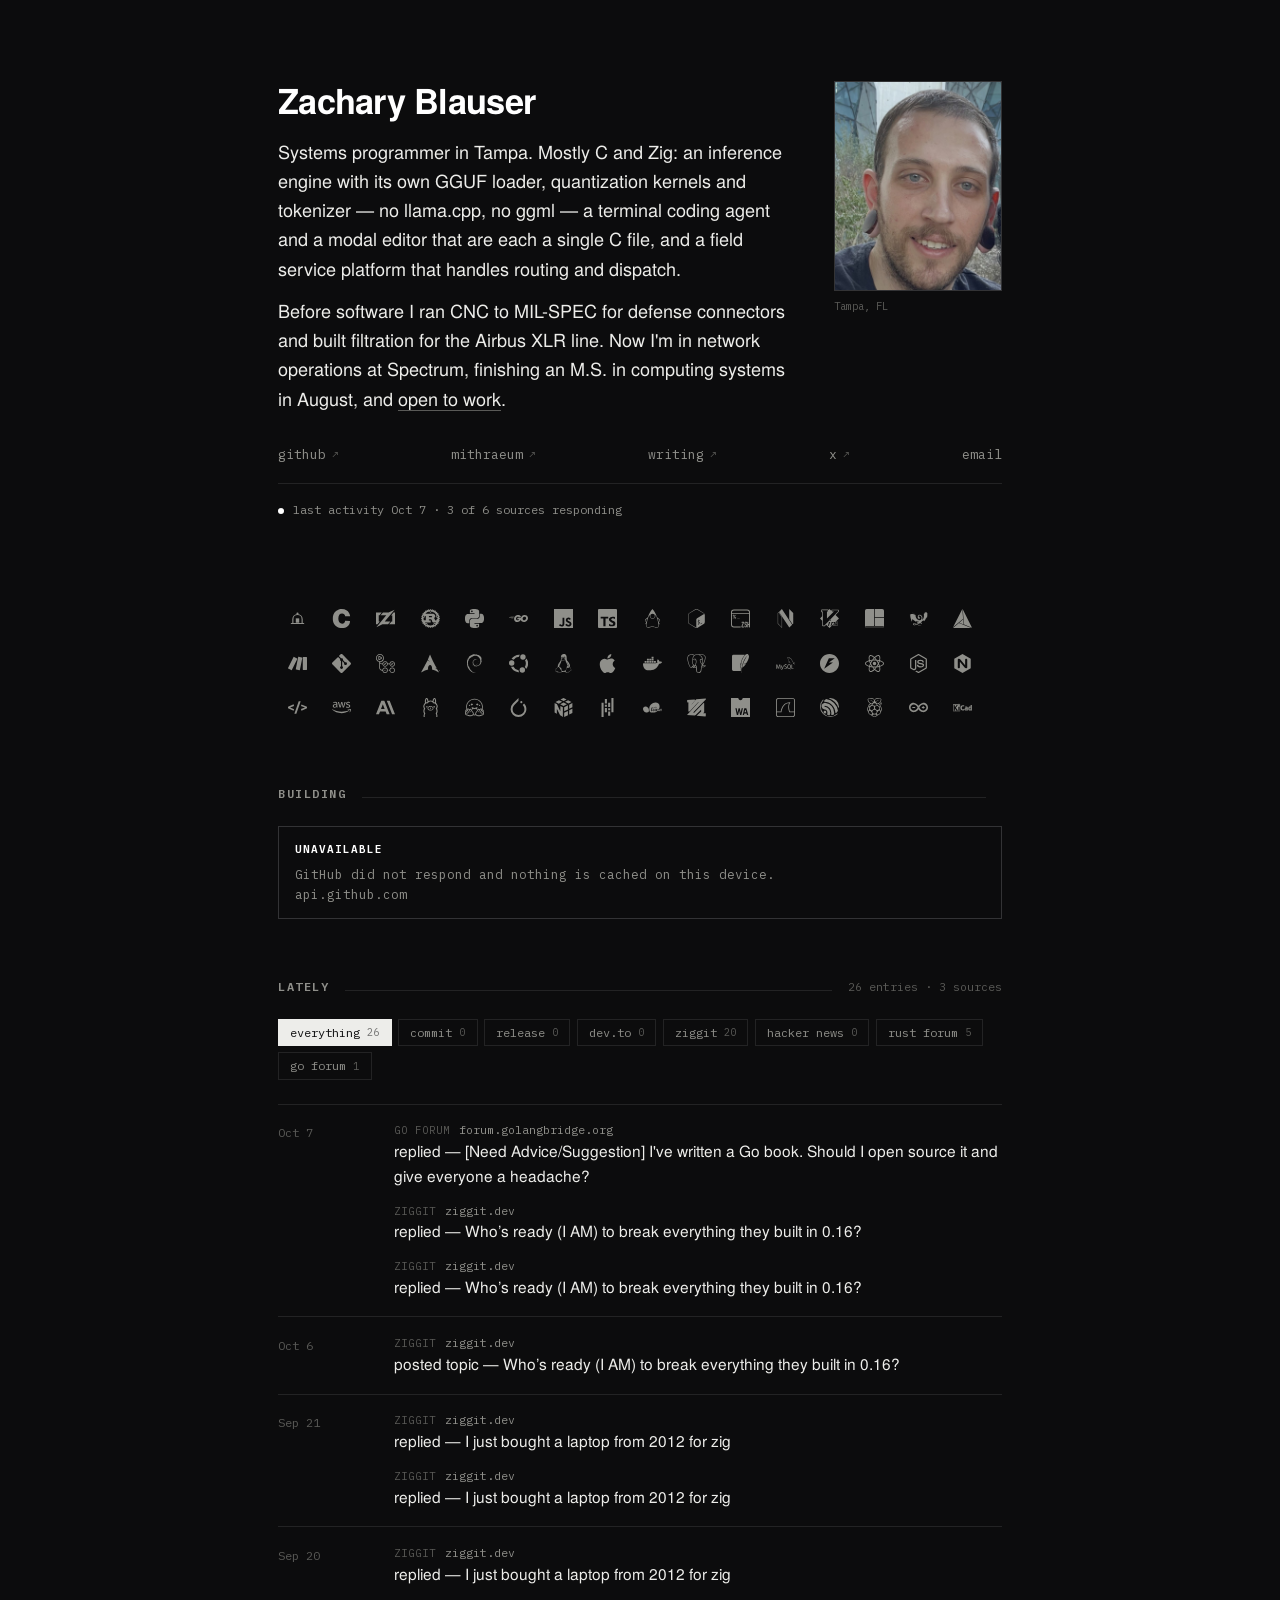
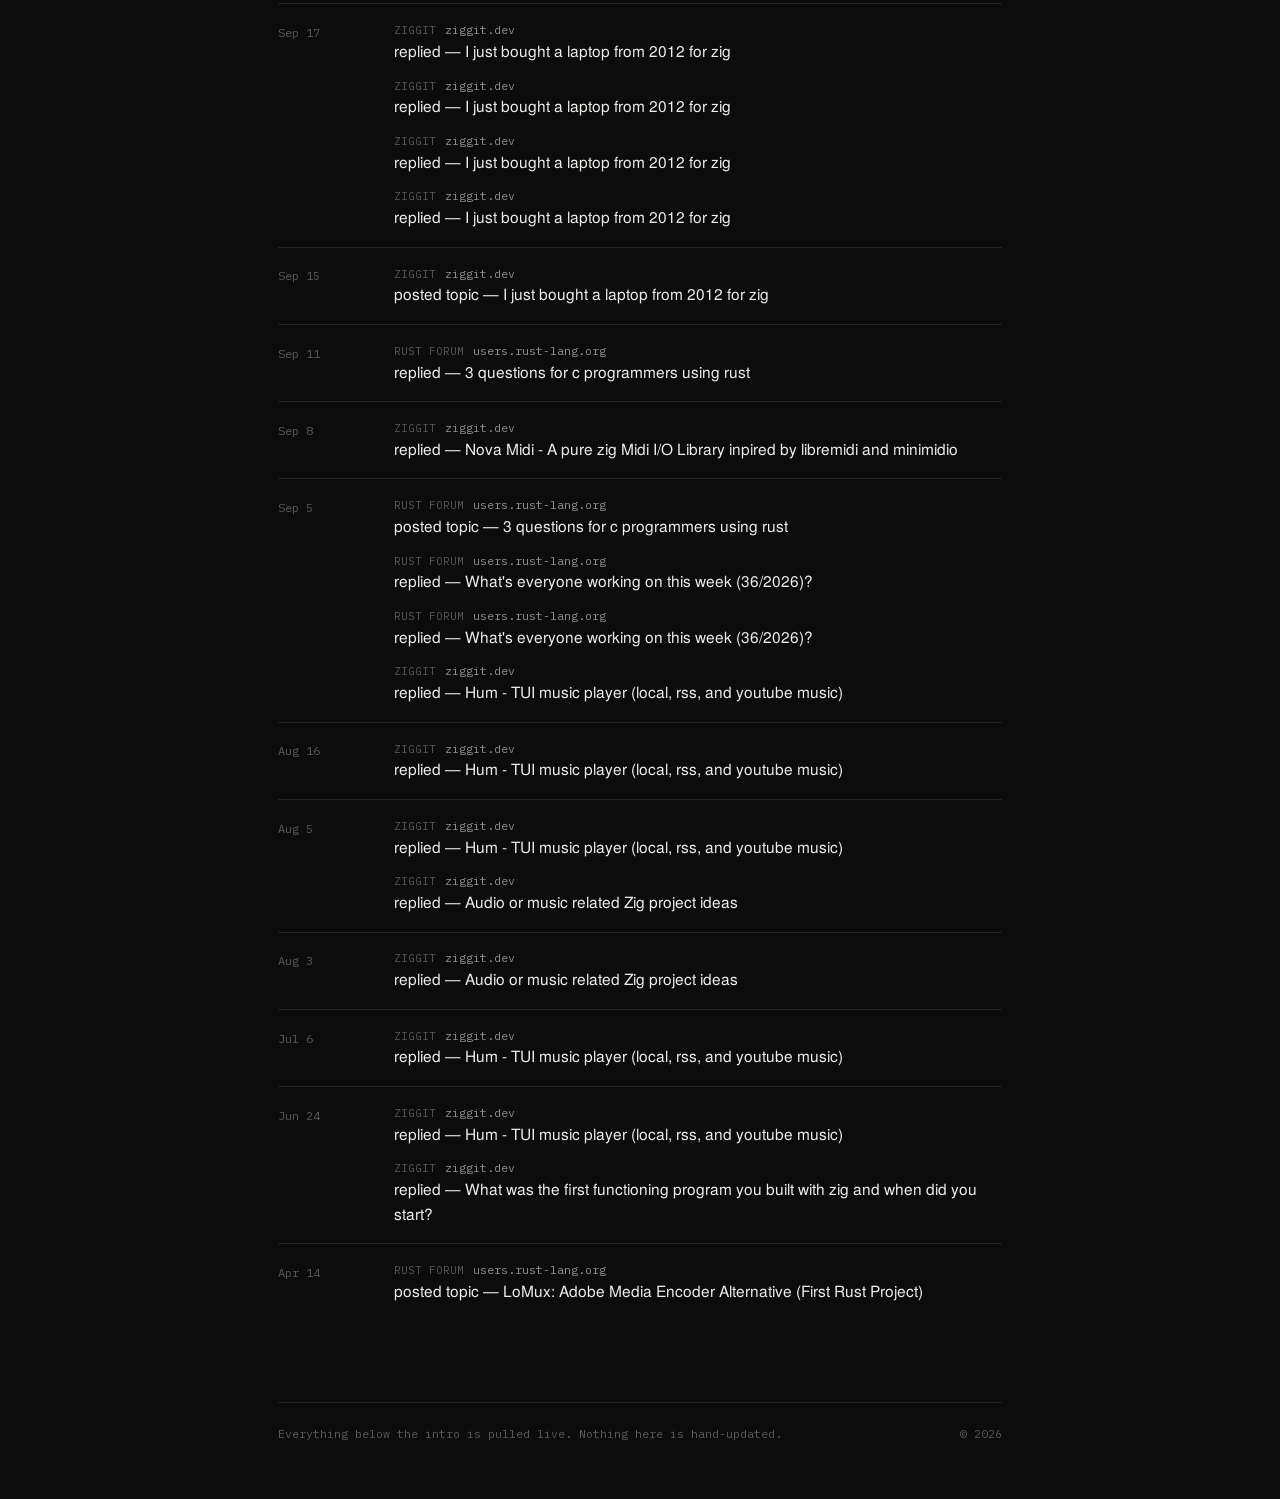
==== commit c4a95cb3: "added golang forum posts" ====
--- a/index.html
+++ b/index.html
@@ -16,14 +16,14 @@
 <meta property="og:title" content="Zachary Blauser">
 <meta property="og:description" content="Systems programmer in Tampa. Mostly C and Zig. A live record of what I am building.">
 <meta property="og:url" content="https://zblauser.dev/">
-<meta property="og:image" content="https://zblauser.dev/assets/og.png">
+<meta property="og:image" content="https://zblauser.dev/assets/og.png?v=2">
 <meta property="og:image:width" content="1200">
 <meta property="og:image:height" content="630">
 <meta name="twitter:card" content="summary_large_image">
 <meta name="twitter:creator" content="@parhelicsquare">
 <meta name="twitter:title" content="Zachary Blauser">
 <meta name="twitter:description" content="Systems programmer in Tampa. Mostly C and Zig. A live record of what I am building.">
-<meta name="twitter:image" content="https://zblauser.dev/assets/og.png">
+<meta name="twitter:image" content="https://zblauser.dev/assets/og.png?v=2">
 </head>
 <body>
 <div class="wrap">
@@ -87,13 +87,15 @@
   'use strict';
 
   const esc = GH.escapeHtml;
-  const SRC = { github:'commit', release:'release', 'dev.to':'dev.to', ziggit:'ziggit', hn:'hacker news', rust:'rust forum' };
+  const SRC = { github:'commit', release:'release', 'dev.to':'dev.to', ziggit:'ziggit', hn:'hacker news', rust:'rust forum', go:'go forum' };
   const ALWAYS = ['github','release','dev.to','ziggit','hn','rust'];
 
   // The one thing the API cannot tell us: which account means what.
   const GROUPS = [
     { owner:'mithraeums', name:'Mithraeum', note:'local-first AI tooling in C',
       url:'https://github.com/mithraeums', site:'https://mithraeum.studio' },
+    { owner:'rfog-org', name:'RFoG', note:'turn-based tactics game in Go',
+      url:'https://github.com/rfog-org', site:'https://rfog.org' },
     { owner:'zblauser', name:'Personal', note:'terminal tools, Zig and Rust',
       url:'https://github.com/zblauser', site:'' },
     { owner:'sys-ae', name:'sys-ae', note:'open-source field service management',
@@ -285,7 +287,7 @@
 
     if (!rows.length) {
       host.innerHTML = ACTIVE === 'all'
-        ? fault('No sources responded and nothing is cached on this device.','github · dev.to · ziggit · hn · rust')
+        ? fault('No sources responded and nothing is cached on this device.','github · dev.to · ziggit · hn · rust · go')
         : '<div class="loading">nothing from this source yet.</div>';
       return;
     }
@@ -332,20 +334,20 @@
   }
 
   (async function feed() {
-    const [gh, devto, ziggit, hn, rust] = await Promise.all([
+    const FORUMS = ['ziggit','rust','go'];
+    const [gh, devto, hn, ...forums] = await Promise.all([
       eventsJob,
       Site.fetchDevtoArticles('zblauser'),
-      Site.fetchForumPosts('ziggit'),
       Site.fetchHNPosts(),
-      Site.fetchForumPosts('rust')
+      ...FORUMS.map(k => Site.fetchForumPosts(k))
     ]);
 
-    const home = { ziggit:'ziggit.dev', rust:'users.rust-lang.org', hn:'news.ycombinator.com' };
+    const home = { ziggit:'ziggit.dev', rust:'users.rust-lang.org', go:'forum.golangbridge.org', hn:'news.ycombinator.com' };
 
     ENTRIES = [
       ...(gh.events || []).map(e => ({ source:'github', time:e.time, repo:e.repo, sha:e.sha, url:e.url, message:e.message })),
       ...(devto || []).map(a => ({ source:'dev.to', time:a.time, repo:'article', sha:'', url:a.url, message:a.title })),
-      ...[...(ziggit||[]), ...(hn||[]), ...(rust||[])].map(p => ({
+      ...[...(hn||[]), ...forums.flat()].map(p => ({
         source:p.source, time:p.time, repo:home[p.source] || p.repo, sha:'', url:p.url,
         message:(p.kind ? p.kind + ' — ' : '') + p.title
       }))
@@ -356,9 +358,12 @@
 
     const dot = document.getElementById('dot'), st = document.getElementById('status');
     const live = new Set(ENTRIES.map(e => e.source)).size;
+    // A forum snapshot with no posts has nothing to fail, so it is not counted
+    // as a source until there is something in it.
+    const expected = 3 + forums.filter(f => f && f.length).length;
     if (ENTRIES.length) {
       dot.classList.add('live');
-      st.textContent = 'last activity ' + GH.timeAgo(ENTRIES[0].time) + ' · ' + live + ' of 5 sources responding';
+      st.textContent = 'last activity ' + GH.timeAgo(ENTRIES[0].time) + ' · ' + live + ' of ' + expected + ' sources responding';
     } else {
       st.textContent = 'no sources responding';
     }
